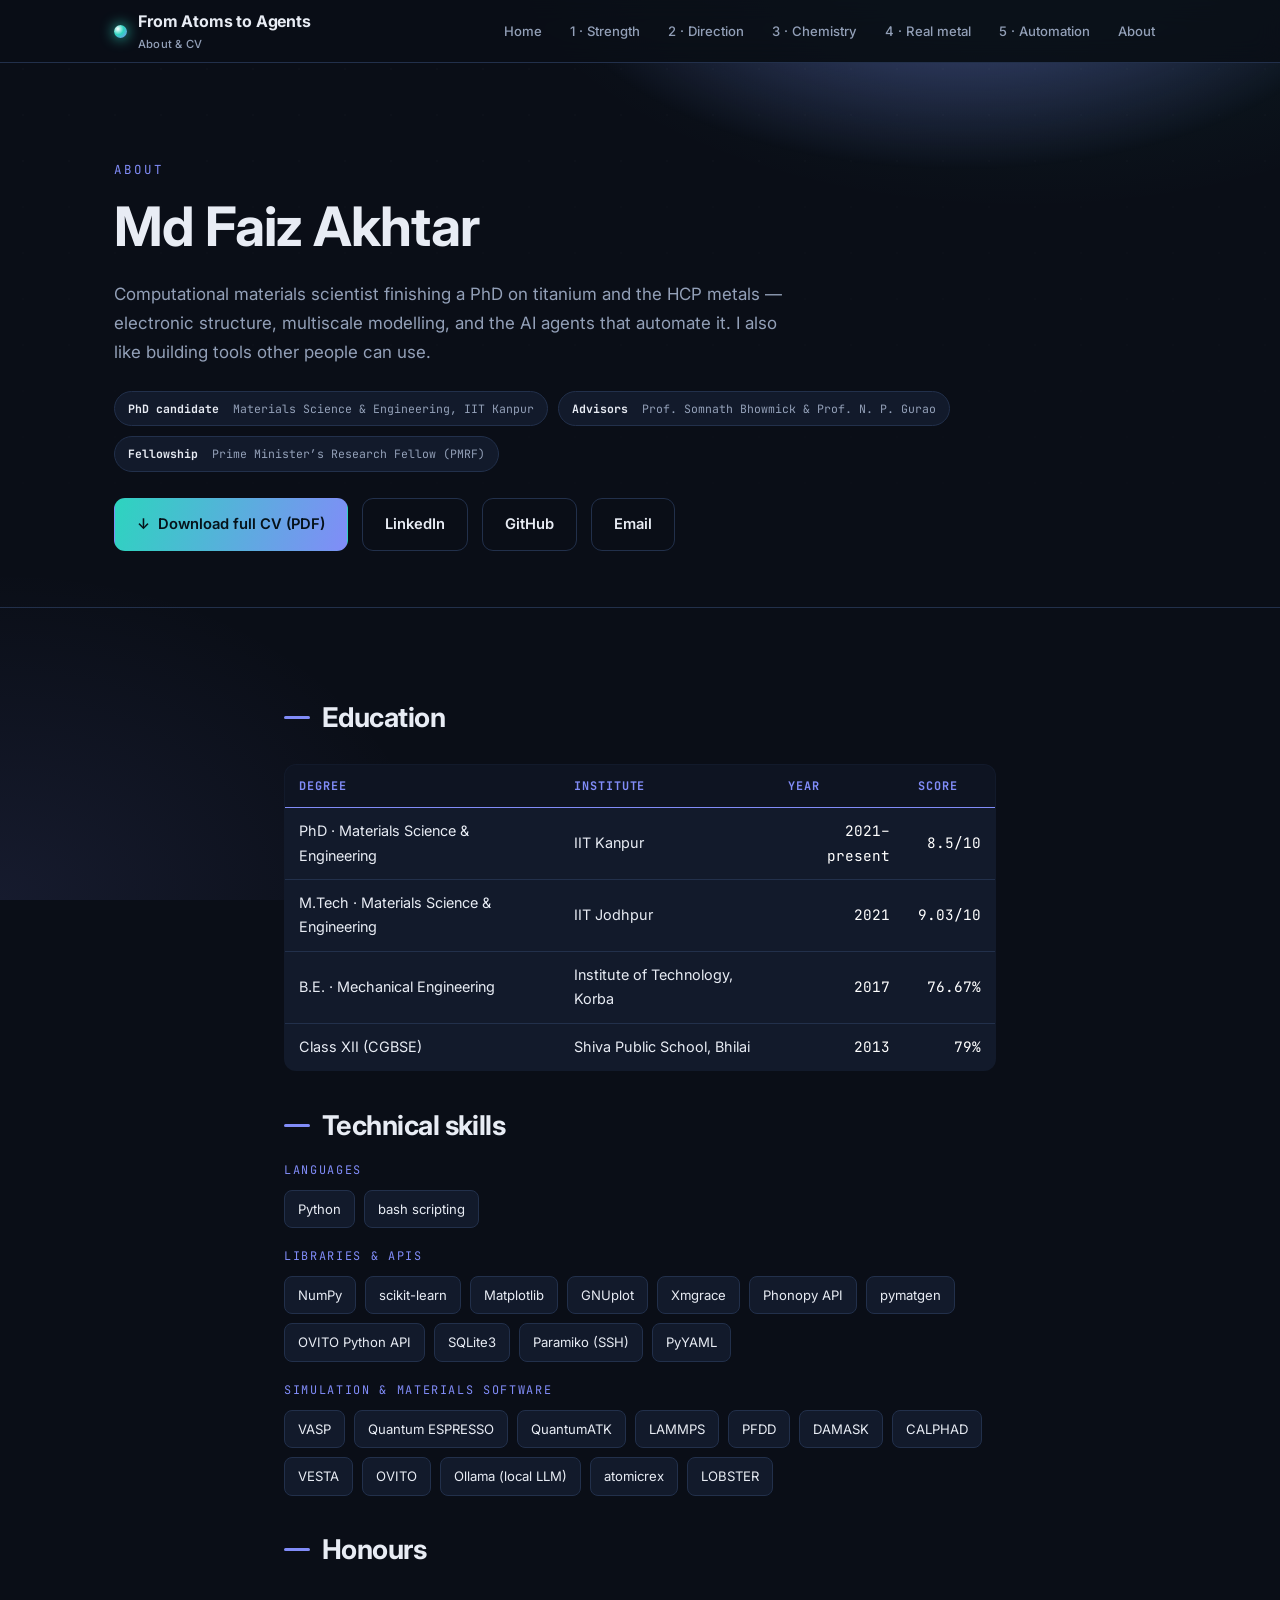
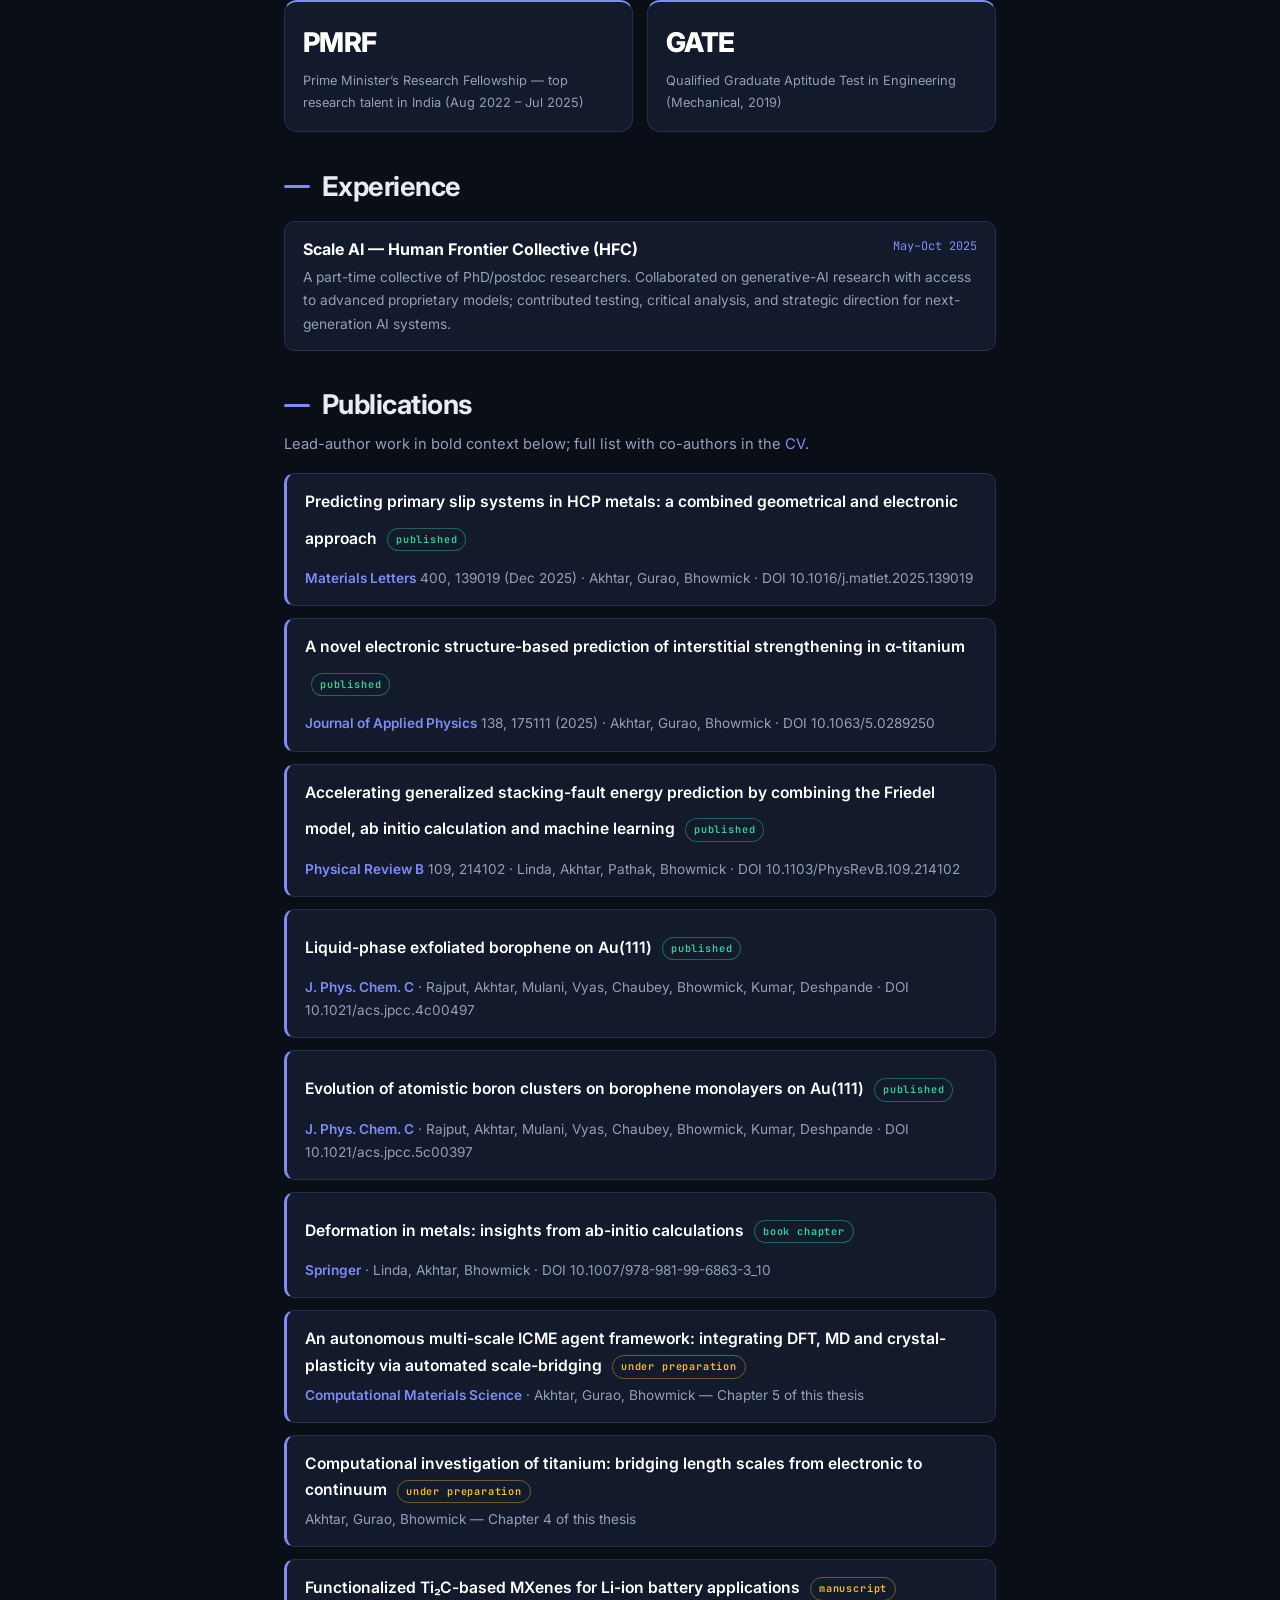
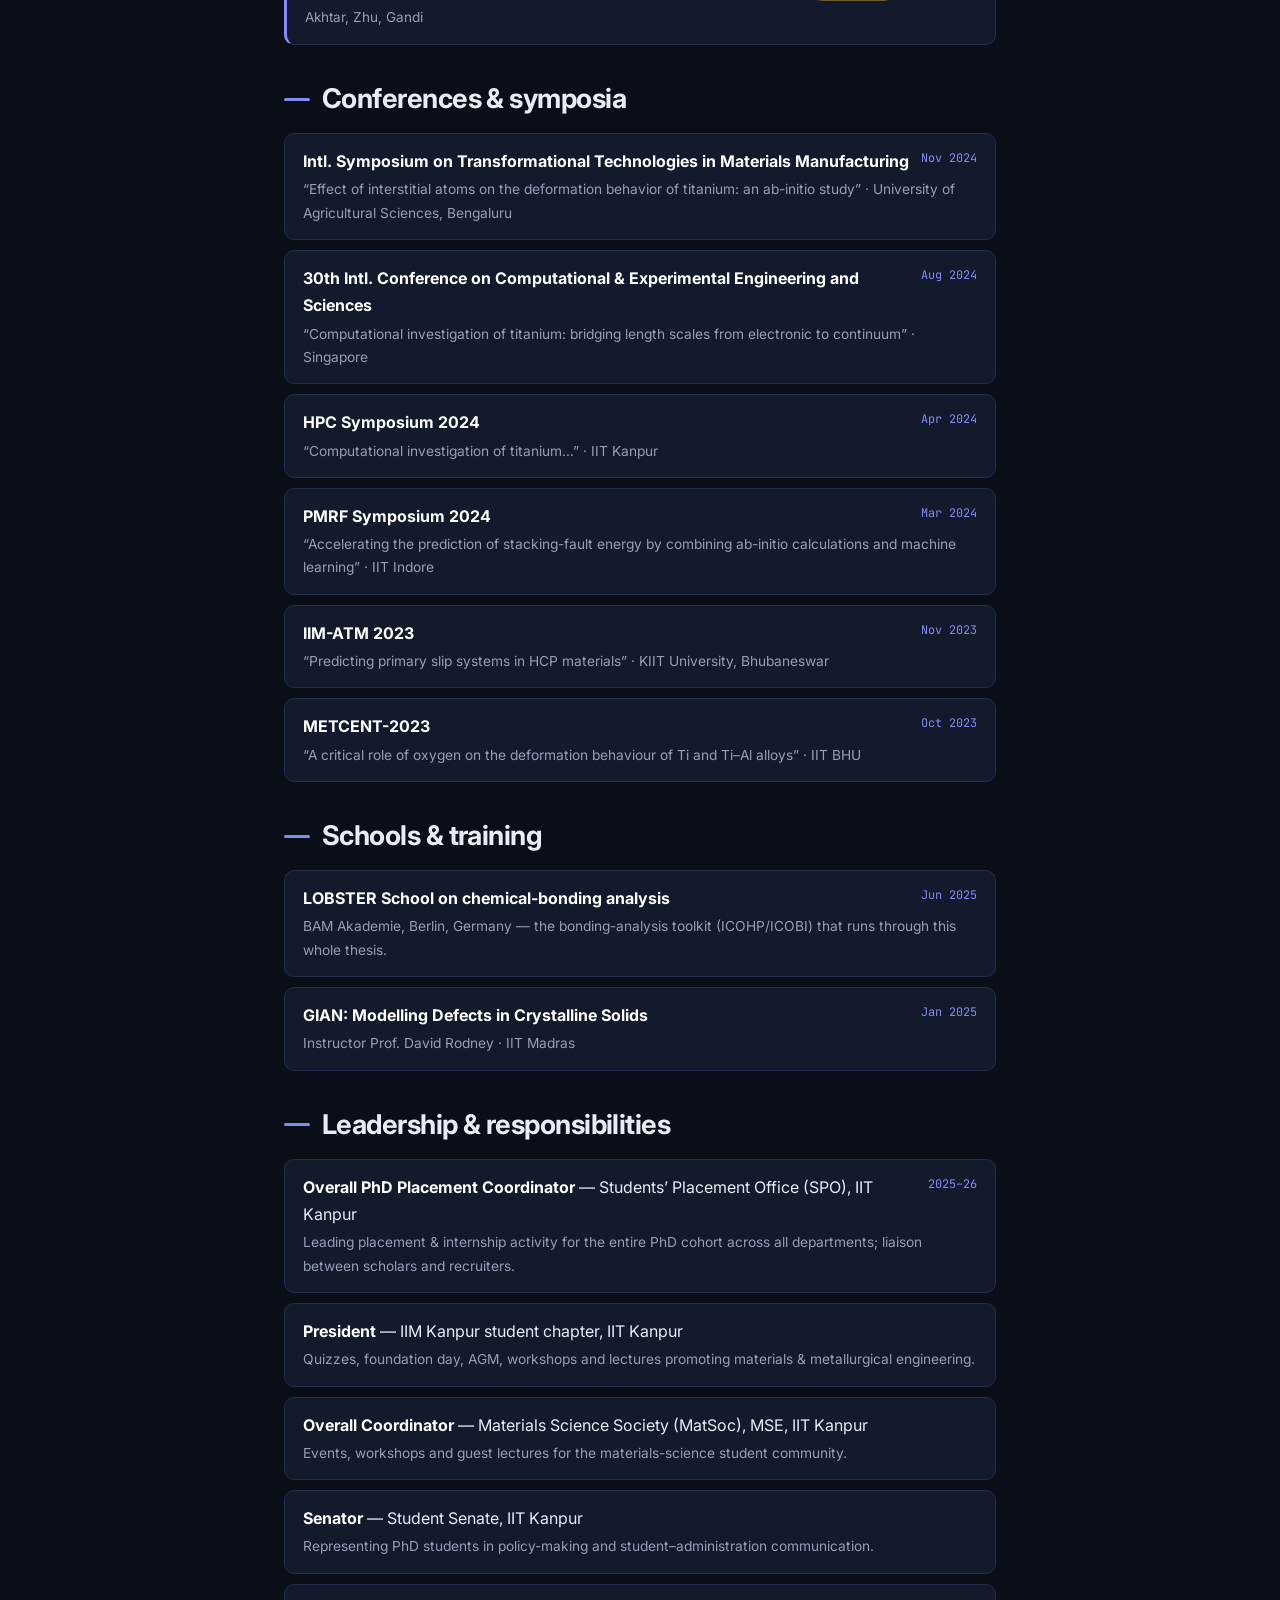
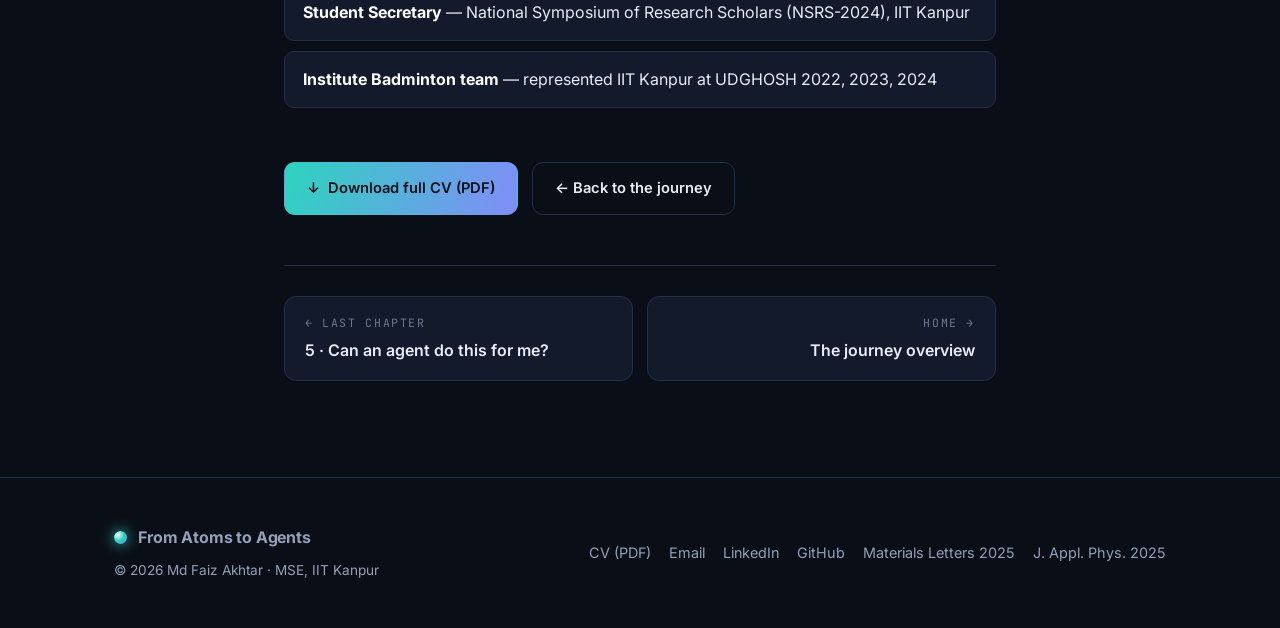
==== about.html @ 6010a9c2 "From Atoms to Agents — PhD journey site Static HTML/CSS/JS site: landing journey + 5 chapter stories" ====
<!doctype html>
<html lang="en">
<head>
<meta charset="utf-8">
<meta name="viewport" content="width=device-width, initial-scale=1">
<title>About · Md Faiz Akhtar — From Atoms to Agents</title>
<meta name="description" content="Md Faiz Akhtar — computational materials scientist, IIT Kanpur. Education, skills, publications, conferences and CV.">
<link rel="preconnect" href="https://fonts.googleapis.com">
<link rel="preconnect" href="https://fonts.gstatic.com" crossorigin>
<link href="https://fonts.googleapis.com/css2?family=Inter:wght@400;500;600;700;800&family=JetBrains+Mono:wght@400;500;700&display=swap" rel="stylesheet">
<link rel="stylesheet" href="css/style.css">
<link rel="icon" href="data:image/svg+xml,<svg xmlns='http://www.w3.org/2000/svg' viewBox='0 0 100 100'><circle cx='50' cy='50' r='40' fill='none' stroke='%23818cf8' stroke-width='6'/><circle cx='50' cy='50' r='9' fill='%232dd4bf'/></svg>">
<style>
:root{--ac:var(--violet)}
.skillgroup{margin:18px 0}
.skillgroup .gl{font-family:var(--mono);font-size:.74rem;letter-spacing:.14em;text-transform:uppercase;color:var(--ac);margin-bottom:10px}
.tags{display:flex;flex-wrap:wrap;gap:9px}
.tag{font-size:.82rem;padding:7px 13px;border:1px solid var(--line);border-radius:8px;background:var(--surface);color:var(--text)}
.pub{background:var(--surface);border:1px solid var(--line);border-left:3px solid var(--ac);border-radius:10px;
  padding:15px 18px;margin:12px 0;transition:.2s}
.pub:hover{border-color:var(--ac);transform:translateX(4px)}
.pub .t{font-weight:600;color:#fff;font-size:.98rem}
.pub .m{color:var(--muted);font-size:.85rem;margin-top:4px}
.pub .venue{color:var(--ac);font-weight:600}
.pub .badge{display:inline-block;font-family:var(--mono);font-size:.64rem;letter-spacing:.08em;padding:2px 8px;
  border-radius:999px;border:1px solid var(--line);color:var(--muted-2);margin-left:6px;vertical-align:middle}
.pub .badge.pub{color:#34d399;border-color:rgba(52,211,153,.4)}
.pub .badge.prep{color:#fbbf24;border-color:rgba(251,191,36,.4)}
.cv-list{list-style:none;padding:0;margin:18px 0}
.cv-list li{background:var(--surface);border:1px solid var(--line);border-radius:10px;padding:14px 18px;margin:10px 0}
.cv-list li b{color:#fff}
.cv-list li .w{color:var(--muted);font-size:.86rem;display:block;margin-top:3px}
.cv-list li .when{font-family:var(--mono);font-size:.74rem;color:var(--ac);float:right}
</style>
</head>
<body>
<div id="progress"></div>

<nav class="nav">
  <div class="wrap">
    <a class="brand" href="index.html"><span class="dot"></span><span>From Atoms to Agents<small>About &amp; CV</small></span></a>
    <button class="nav-toggle" aria-label="menu">&#9776;</button>
    <div class="nav-links">
      <a href="index.html">Home</a>
      <a href="chapter1.html">1 · Strength</a>
      <a href="chapter2.html">2 · Direction</a>
      <a href="chapter3.html">3 · Chemistry</a>
      <a href="chapter4.html">4 · Real metal</a>
      <a href="chapter5.html">5 · Automation</a>
      <a href="about.html">About</a>
    </div>
  </div>
</nav>

<header class="ch-hero">
  <div class="wrap">
    <div class="ch-kicker">About</div>
    <h1>Md Faiz Akhtar</h1>
    <p class="scaleline">Computational materials scientist finishing a PhD on titanium and the HCP metals &mdash; electronic
      structure, multiscale modelling, and the AI agents that automate it. I also like building tools other people can use.</p>
    <div class="ch-meta">
      <span class="chip"><b>PhD candidate</b> &nbsp;Materials Science &amp; Engineering, IIT Kanpur</span>
      <span class="chip"><b>Advisors</b> &nbsp;Prof. Somnath Bhowmick &amp; Prof. N. P. Gurao</span>
      <span class="chip"><b>Fellowship</b> &nbsp;Prime Minister&rsquo;s Research Fellow (PMRF)</span>
    </div>
    <div class="cta" style="justify-content:flex-start;margin-top:26px">
      <a class="btn btn-primary" href="assets/Md_Faiz_Akhtar_CV.pdf" target="_blank" rel="noopener">&#8595;&nbsp; Download full CV (PDF)</a>
      <a class="btn btn-ghost" href="https://www.linkedin.com/in/md-faiz-akhtar-a51960246/" target="_blank" rel="noopener">LinkedIn</a>
      <a class="btn btn-ghost" href="https://github.com/akhtar07" target="_blank" rel="noopener">GitHub</a>
      <a class="btn btn-ghost" href="mailto:faiza21@iitk.ac.in">Email</a>
    </div>
  </div>
</header>

<article class="prose section">

  <!-- EDUCATION -->
  <h2 class="reveal">Education</h2>
  <div class="tbl-scroll reveal">
    <table class="dtable">
      <thead><tr><th>Degree</th><th>Institute</th><th>Year</th><th>Score</th></tr></thead>
      <tbody>
        <tr><td>PhD &middot; Materials Science &amp; Engineering</td><td>IIT Kanpur</td><td class="num">2021&ndash;present</td><td class="num">8.5/10</td></tr>
        <tr><td>M.Tech &middot; Materials Science &amp; Engineering</td><td>IIT Jodhpur</td><td class="num">2021</td><td class="num">9.03/10</td></tr>
        <tr><td>B.E. &middot; Mechanical Engineering</td><td>Institute of Technology, Korba</td><td class="num">2017</td><td class="num">76.67%</td></tr>
        <tr><td>Class XII (CGBSE)</td><td>Shiva Public School, Bhilai</td><td class="num">2013</td><td class="num">79%</td></tr>
      </tbody>
    </table>
  </div>

  <!-- SKILLS -->
  <h2 class="reveal">Technical skills</h2>
  <div class="reveal">
    <div class="skillgroup">
      <div class="gl">Languages</div>
      <div class="tags"><span class="tag">Python</span><span class="tag">bash scripting</span></div>
    </div>
    <div class="skillgroup">
      <div class="gl">Libraries &amp; APIs</div>
      <div class="tags">
        <span class="tag">NumPy</span><span class="tag">scikit-learn</span><span class="tag">Matplotlib</span>
        <span class="tag">GNUplot</span><span class="tag">Xmgrace</span><span class="tag">Phonopy API</span>
        <span class="tag">pymatgen</span><span class="tag">OVITO Python API</span><span class="tag">SQLite3</span>
        <span class="tag">Paramiko (SSH)</span><span class="tag">PyYAML</span>
      </div>
    </div>
    <div class="skillgroup">
      <div class="gl">Simulation &amp; materials software</div>
      <div class="tags">
        <span class="tag">VASP</span><span class="tag">Quantum ESPRESSO</span><span class="tag">QuantumATK</span>
        <span class="tag">LAMMPS</span><span class="tag">PFDD</span><span class="tag">DAMASK</span>
        <span class="tag">CALPHAD</span><span class="tag">VESTA</span><span class="tag">OVITO</span>
        <span class="tag">Ollama (local LLM)</span><span class="tag">atomicrex</span><span class="tag">LOBSTER</span>
      </div>
    </div>
  </div>

  <!-- HONOURS -->
  <h2 class="reveal">Honours</h2>
  <div class="kpis reveal">
    <div class="kpi"><div class="n">PMRF</div><div class="l">Prime Minister&rsquo;s Research Fellowship &mdash; top research talent in India (Aug 2022 &ndash; Jul 2025)</div></div>
    <div class="kpi"><div class="n">GATE</div><div class="l">Qualified Graduate Aptitude Test in Engineering (Mechanical, 2019)</div></div>
  </div>

  <!-- EXPERIENCE -->
  <h2 class="reveal">Experience</h2>
  <ul class="cv-list reveal">
    <li><span class="when">May&ndash;Oct 2025</span><b>Scale AI &mdash; Human Frontier Collective (HFC)</b>
      <span class="w">A part-time collective of PhD/postdoc researchers. Collaborated on generative-AI research with access to
        advanced proprietary models; contributed testing, critical analysis, and strategic direction for next-generation AI systems.</span></li>
  </ul>

  <!-- PUBLICATIONS -->
  <h2 class="reveal">Publications</h2>
  <p class="reveal" style="color:var(--muted);font-size:.92rem">Lead-author work in bold context below; full list with co-authors in the
    <a href="assets/Md_Faiz_Akhtar_CV.pdf" target="_blank" rel="noopener" style="color:var(--ac)">CV</a>.</p>

  <div class="reveal">
    <a class="pub" style="display:block" href="https://www.sciencedirect.com/science/article/pii/S0167577X25010481" target="_blank" rel="noopener">
      <div class="t">Predicting primary slip systems in HCP metals: a combined geometrical and electronic approach <span class="badge pub">published</span></div>
      <div class="m"><span class="venue">Materials Letters</span> 400, 139019 (Dec 2025) &middot; Akhtar, Gurao, Bhowmick &middot; DOI 10.1016/j.matlet.2025.139019</div>
    </a>
    <a class="pub" style="display:block" href="https://pubs.aip.org/aip/jap/article/138/17/175111/3371105/A-novel-electronic-structure-based-prediction-of" target="_blank" rel="noopener">
      <div class="t">A novel electronic structure-based prediction of interstitial strengthening in &alpha;-titanium <span class="badge pub">published</span></div>
      <div class="m"><span class="venue">Journal of Applied Physics</span> 138, 175111 (2025) &middot; Akhtar, Gurao, Bhowmick &middot; DOI 10.1063/5.0289250</div>
    </a>
    <a class="pub" style="display:block" href="https://doi.org/10.1103/PhysRevB.109.214102" target="_blank" rel="noopener">
      <div class="t">Accelerating generalized stacking-fault energy prediction by combining the Friedel model, ab initio calculation and machine learning <span class="badge pub">published</span></div>
      <div class="m"><span class="venue">Physical Review B</span> 109, 214102 &middot; Linda, Akhtar, Pathak, Bhowmick &middot; DOI 10.1103/PhysRevB.109.214102</div>
    </a>
    <a class="pub" style="display:block" href="https://doi.org/10.1021/acs.jpcc.4c00497" target="_blank" rel="noopener">
      <div class="t">Liquid-phase exfoliated borophene on Au(111) <span class="badge pub">published</span></div>
      <div class="m"><span class="venue">J. Phys. Chem. C</span> &middot; Rajput, Akhtar, Mulani, Vyas, Chaubey, Bhowmick, Kumar, Deshpande &middot; DOI 10.1021/acs.jpcc.4c00497</div>
    </a>
    <a class="pub" style="display:block" href="https://doi.org/10.1021/acs.jpcc.5c00397" target="_blank" rel="noopener">
      <div class="t">Evolution of atomistic boron clusters on borophene monolayers on Au(111) <span class="badge pub">published</span></div>
      <div class="m"><span class="venue">J. Phys. Chem. C</span> &middot; Rajput, Akhtar, Mulani, Vyas, Chaubey, Bhowmick, Kumar, Deshpande &middot; DOI 10.1021/acs.jpcc.5c00397</div>
    </a>
    <a class="pub" style="display:block" href="https://doi.org/10.1007/978-981-99-6863-3_10" target="_blank" rel="noopener">
      <div class="t">Deformation in metals: insights from ab-initio calculations <span class="badge pub">book chapter</span></div>
      <div class="m"><span class="venue">Springer</span> &middot; Linda, Akhtar, Bhowmick &middot; DOI 10.1007/978-981-99-6863-3_10</div>
    </a>
    <div class="pub">
      <div class="t">An autonomous multi-scale ICME agent framework: integrating DFT, MD and crystal-plasticity via automated scale-bridging <span class="badge prep">under preparation</span></div>
      <div class="m"><span class="venue">Computational Materials Science</span> &middot; Akhtar, Gurao, Bhowmick &mdash; Chapter 5 of this thesis</div>
    </div>
    <div class="pub">
      <div class="t">Computational investigation of titanium: bridging length scales from electronic to continuum <span class="badge prep">under preparation</span></div>
      <div class="m">Akhtar, Gurao, Bhowmick &mdash; Chapter 4 of this thesis</div>
    </div>
    <div class="pub">
      <div class="t">Functionalized Ti&#8322;C-based MXenes for Li-ion battery applications <span class="badge prep">manuscript</span></div>
      <div class="m">Akhtar, Zhu, Gandi</div>
    </div>
  </div>

  <!-- CONFERENCES -->
  <h2 class="reveal">Conferences &amp; symposia</h2>
  <ul class="cv-list reveal">
    <li><span class="when">Nov 2024</span><b>Intl. Symposium on Transformational Technologies in Materials Manufacturing</b>
      <span class="w">&ldquo;Effect of interstitial atoms on the deformation behavior of titanium: an ab-initio study&rdquo; &middot; University of Agricultural Sciences, Bengaluru</span></li>
    <li><span class="when">Aug 2024</span><b>30th Intl. Conference on Computational &amp; Experimental Engineering and Sciences</b>
      <span class="w">&ldquo;Computational investigation of titanium: bridging length scales from electronic to continuum&rdquo; &middot; Singapore</span></li>
    <li><span class="when">Apr 2024</span><b>HPC Symposium 2024</b>
      <span class="w">&ldquo;Computational investigation of titanium&hellip;&rdquo; &middot; IIT Kanpur</span></li>
    <li><span class="when">Mar 2024</span><b>PMRF Symposium 2024</b>
      <span class="w">&ldquo;Accelerating the prediction of stacking-fault energy by combining ab-initio calculations and machine learning&rdquo; &middot; IIT Indore</span></li>
    <li><span class="when">Nov 2023</span><b>IIM-ATM 2023</b>
      <span class="w">&ldquo;Predicting primary slip systems in HCP materials&rdquo; &middot; KIIT University, Bhubaneswar</span></li>
    <li><span class="when">Oct 2023</span><b>METCENT-2023</b>
      <span class="w">&ldquo;A critical role of oxygen on the deformation behaviour of Ti and Ti&ndash;Al alloys&rdquo; &middot; IIT BHU</span></li>
  </ul>

  <!-- SCHOOLS -->
  <h2 class="reveal">Schools &amp; training</h2>
  <ul class="cv-list reveal">
    <li><span class="when">Jun 2025</span><b>LOBSTER School on chemical-bonding analysis</b>
      <span class="w">BAM Akademie, Berlin, Germany &mdash; the bonding-analysis toolkit (ICOHP/ICOBI) that runs through this whole thesis.</span></li>
    <li><span class="when">Jan 2025</span><b>GIAN: Modelling Defects in Crystalline Solids</b>
      <span class="w">Instructor Prof. David Rodney &middot; IIT Madras</span></li>
  </ul>

  <!-- LEADERSHIP -->
  <h2 class="reveal">Leadership &amp; responsibilities</h2>
  <ul class="cv-list reveal">
    <li><span class="when">2025&ndash;26</span><b>Overall PhD Placement Coordinator</b> &mdash; Students&rsquo; Placement Office (SPO), IIT Kanpur
      <span class="w">Leading placement &amp; internship activity for the entire PhD cohort across all departments; liaison between scholars and recruiters.</span></li>
    <li><b>President</b> &mdash; IIM Kanpur student chapter, IIT Kanpur
      <span class="w">Quizzes, foundation day, AGM, workshops and lectures promoting materials &amp; metallurgical engineering.</span></li>
    <li><b>Overall Coordinator</b> &mdash; Materials Science Society (MatSoc), MSE, IIT Kanpur
      <span class="w">Events, workshops and guest lectures for the materials-science student community.</span></li>
    <li><b>Senator</b> &mdash; Student Senate, IIT Kanpur
      <span class="w">Representing PhD students in policy-making and student&ndash;administration communication.</span></li>
    <li><b>Student Secretary</b> &mdash; National Symposium of Research Scholars (NSRS-2024), IIT Kanpur</li>
    <li><b>Institute Badminton team</b> &mdash; represented IIT Kanpur at UDGHOSH 2022, 2023, 2024</li>
  </ul>

  <div class="cta reveal" style="justify-content:flex-start;margin-top:36px">
    <a class="btn btn-primary" href="assets/Md_Faiz_Akhtar_CV.pdf" target="_blank" rel="noopener">&#8595;&nbsp; Download full CV (PDF)</a>
    <a class="btn btn-ghost" href="index.html">&larr; Back to the journey</a>
  </div>

  <div class="pager">
    <a href="chapter5.html"><div class="dir">&larr; LAST CHAPTER</div><div class="ttl">5 · Can an agent do this for me?</div></a>
    <a class="next" href="index.html"><div class="dir">HOME &rarr;</div><div class="ttl">The journey overview</div></a>
  </div>
</article>

<footer>
  <div class="wrap">
    <div><div class="brand" style="margin-bottom:8px"><span class="dot"></span><span>From Atoms to Agents</span></div>
      <div style="font-size:.85rem">&copy; 2026 Md Faiz Akhtar · MSE, IIT Kanpur</div></div>
    <div class="foot-links">
      <a href="assets/Md_Faiz_Akhtar_CV.pdf" target="_blank" rel="noopener">CV (PDF)</a>
      <a href="mailto:faiza21@iitk.ac.in">Email</a>
      <a href="https://www.linkedin.com/in/md-faiz-akhtar-a51960246/" target="_blank" rel="noopener">LinkedIn</a>
      <a href="https://github.com/akhtar07" target="_blank" rel="noopener">GitHub</a>
      <a href="https://www.sciencedirect.com/science/article/pii/S0167577X25010481" target="_blank" rel="noopener">Materials Letters 2025</a>
      <a href="https://pubs.aip.org/aip/jap/article/138/17/175111/3371105/A-novel-electronic-structure-based-prediction-of" target="_blank" rel="noopener">J. Appl. Phys. 2025</a>
    </div>
  </div>
</footer>
<script src="js/main.js"></script>
</body>
</html>
---- css/style.css ----
/* =========================================================
   From Atoms to Agents — PhD journey site
   Md Faiz Akhtar · MSE, IIT Kanpur
   Plain CSS, no build step.
   ========================================================= */

:root{
  --ink:#0a0e17;
  --ink-2:#0e1422;
  --surface:#121a2b;
  --surface-2:#172238;
  --line:#22304b;
  --text:#e8ecf4;
  --muted:#93a0b8;
  --muted-2:#6b7892;

  --teal:#2dd4bf;
  --violet:#818cf8;

  /* per-chapter accents */
  --c1:#f5a524;   /* strength  */
  --c2:#2dd4bf;   /* direction */
  --c3:#a78bfa;   /* chemistry */
  --c4:#fb7185;   /* real metal*/
  --c5:#38bdf8;   /* automation*/

  --accent:var(--teal);
  --accent-2:var(--violet);

  --maxw:1100px;
  --radius:16px;
  --shadow:0 18px 50px -20px rgba(0,0,0,.7);
  --font:'Inter',system-ui,-apple-system,Segoe UI,Roboto,Helvetica,Arial,sans-serif;
  --mono:'JetBrains Mono',ui-monospace,SFMono-Regular,Menlo,monospace;
}

*{box-sizing:border-box}
html{scroll-behavior:smooth}
body{
  margin:0;
  font-family:var(--font);
  background:var(--ink);
  color:var(--text);
  line-height:1.7;
  -webkit-font-smoothing:antialiased;
  overflow-x:hidden;
}
a{color:inherit;text-decoration:none}
img{max-width:100%;display:block}
h1,h2,h3{line-height:1.18;margin:0 0 .4em;font-weight:700;letter-spacing:-.02em}
p{margin:0 0 1.1em}

/* faint atomic grid background */
body::before{
  content:"";position:fixed;inset:0;z-index:-2;
  background:
    radial-gradient(900px 500px at 80% -10%, rgba(45,212,191,.10), transparent 60%),
    radial-gradient(800px 600px at 0% 100%, rgba(129,140,248,.10), transparent 55%),
    var(--ink);
}
body::after{
  content:"";position:fixed;inset:0;z-index:-1;opacity:.35;
  background-image:radial-gradient(rgba(255,255,255,.06) 1px, transparent 1px);
  background-size:46px 46px;
  mask-image:linear-gradient(to bottom, black, transparent 90%);
}

.wrap{max-width:var(--maxw);margin:0 auto;padding:0 24px}

/* ---------- top nav ---------- */
.nav{
  position:sticky;top:0;z-index:50;
  backdrop-filter:blur(12px);
  background:rgba(10,14,23,.72);
  border-bottom:1px solid var(--line);
}
.nav .wrap{display:flex;align-items:center;justify-content:space-between;height:62px}
.brand{display:flex;align-items:center;gap:11px;font-weight:700;letter-spacing:-.01em}
.brand .dot{
  width:13px;height:13px;border-radius:50%;
  background:radial-gradient(circle at 30% 30%, #fff, var(--teal) 45%, var(--violet));
  box-shadow:0 0 14px var(--teal);
}
.brand small{display:block;font-weight:500;font-size:.7rem;color:var(--muted);letter-spacing:.02em}
.nav-links{display:flex;gap:6px;flex-wrap:wrap}
.nav-links a{
  font-size:.82rem;color:var(--muted);padding:7px 11px;border-radius:9px;
  transition:.2s;font-weight:500;
}
.nav-links a:hover{color:var(--text);background:var(--surface)}
.nav-toggle{display:none;background:none;border:0;color:var(--text);font-size:1.5rem;cursor:pointer}

/* ---------- hero (home) ---------- */
.hero{position:relative;padding:118px 0 70px;text-align:center;overflow:hidden}
.eyebrow{
  display:inline-block;font-family:var(--mono);font-size:.74rem;letter-spacing:.32em;
  text-transform:uppercase;color:var(--teal);margin-bottom:22px;
  border:1px solid var(--line);padding:7px 16px;border-radius:999px;background:rgba(45,212,191,.05);
}
.hero h1{
  font-size:clamp(2.5rem,7vw,5.2rem);letter-spacing:-.035em;margin:0;
  background:linear-gradient(110deg,#fff 10%, #cdd6ea 40%, var(--teal) 70%, var(--violet));
  -webkit-background-clip:text;background-clip:text;color:transparent;
}
.hero .lede{max-width:680px;margin:26px auto 0;color:var(--muted);font-size:1.12rem}
.hero .by{margin-top:30px;color:var(--muted-2);font-size:.92rem}
.hero .by b{color:var(--text);font-weight:600}
.cta{display:inline-flex;gap:14px;margin-top:34px;flex-wrap:wrap;justify-content:center}
.btn{
  display:inline-flex;align-items:center;gap:9px;padding:13px 22px;border-radius:11px;
  font-weight:600;font-size:.92rem;transition:.22s;border:1px solid transparent;cursor:pointer;
}
.btn-primary{background:linear-gradient(110deg,var(--teal),var(--violet));color:#06121a}
.btn-primary:hover{transform:translateY(-2px);box-shadow:0 14px 30px -10px rgba(45,212,191,.5)}
.btn-ghost{border-color:var(--line);color:var(--text)}
.btn-ghost:hover{background:var(--surface);border-color:var(--teal)}

/* floating atoms in hero */
.atoms{position:absolute;inset:0;z-index:-1;pointer-events:none}
.atoms span{position:absolute;border-radius:50%;opacity:.5;filter:blur(.3px);
  background:radial-gradient(circle at 30% 30%,#fff,var(--teal) 60%,transparent);
  animation:float 9s ease-in-out infinite}
@keyframes float{0%,100%{transform:translateY(0)}50%{transform:translateY(-26px)}}

/* ---------- section headings ---------- */
.section{padding:72px 0}
.section-tag{font-family:var(--mono);font-size:.74rem;letter-spacing:.28em;text-transform:uppercase;color:var(--teal);margin-bottom:14px}
.section h2{font-size:clamp(1.7rem,3.5vw,2.5rem)}
.section .sub{color:var(--muted);max-width:660px;font-size:1.04rem}

/* ---------- thesis-in-one-line strip ---------- */
.thread{
  display:flex;gap:0;flex-wrap:wrap;justify-content:center;align-items:stretch;
  border:1px solid var(--line);border-radius:var(--radius);overflow:hidden;background:var(--surface);
}
.thread .node{flex:1 1 160px;min-width:150px;padding:22px 18px;border-right:1px solid var(--line);text-align:center}
.thread .node:last-child{border-right:0}
.thread .node .k{font-family:var(--mono);font-size:.72rem;color:var(--muted-2);letter-spacing:.18em}
.thread .node .v{font-weight:700;margin-top:6px;font-size:1.02rem}
.thread .node .d{color:var(--muted);font-size:.82rem;margin-top:4px}

/* ---------- journey timeline ---------- */
.timeline{position:relative;margin-top:46px}
.timeline::before{
  content:"";position:absolute;left:28px;top:8px;bottom:8px;width:2px;
  background:linear-gradient(var(--c1),var(--c2),var(--c3),var(--c4),var(--c5));
  opacity:.6;
}
.tl-item{position:relative;padding:0 0 30px 76px;}
.tl-item .marker{
  position:absolute;left:14px;top:4px;width:30px;height:30px;border-radius:50%;
  background:var(--ink);border:2px solid var(--ac);display:grid;place-items:center;
  font-family:var(--mono);font-size:.78rem;font-weight:700;color:var(--ac);
  box-shadow:0 0 0 5px rgba(10,14,23,.9), 0 0 22px -2px var(--ac);
}
.tl-card{
  background:var(--surface);border:1px solid var(--line);border-radius:14px;padding:22px 24px;
  border-left:3px solid var(--ac);transition:.25s;display:block;
}
.tl-card:hover{transform:translateX(5px);border-color:var(--ac);box-shadow:var(--shadow)}
.tl-card .scale{font-family:var(--mono);font-size:.72rem;color:var(--ac);letter-spacing:.14em;text-transform:uppercase}
.tl-card h3{font-size:1.28rem;margin:7px 0 6px}
.tl-card p{color:var(--muted);margin:0;font-size:.96rem}
.tl-card .go{margin-top:12px;font-size:.84rem;font-weight:600;color:var(--ac);display:inline-flex;gap:6px;align-items:center}
.tl-card .status{
  display:inline-block;margin-left:10px;font-family:var(--mono);font-size:.64rem;letter-spacing:.1em;
  padding:3px 8px;border-radius:999px;border:1px solid var(--line);color:var(--muted-2);vertical-align:middle;
}
.status.pub{color:#34d399;border-color:rgba(52,211,153,.4)}
.status.prep{color:#fbbf24;border-color:rgba(251,191,36,.4)}
.status.wip{color:#60a5fa;border-color:rgba(96,165,250,.4)}

/* ---------- chapter page ---------- */
.ch-hero{position:relative;padding:96px 0 56px;border-bottom:1px solid var(--line);overflow:hidden}
.ch-hero::before{
  content:"";position:absolute;inset:0;z-index:-1;opacity:.5;
  background:radial-gradient(700px 360px at 75% -20%, var(--ac), transparent 60%);
}
.ch-kicker{font-family:var(--mono);font-size:.78rem;letter-spacing:.24em;text-transform:uppercase;color:var(--ac);margin-bottom:14px}
.ch-hero h1{font-size:clamp(2rem,5vw,3.4rem)}
.ch-hero .scaleline{color:var(--muted);font-size:1.06rem;max-width:680px;margin-top:14px}
.ch-meta{display:flex;gap:10px;flex-wrap:wrap;margin-top:24px}
.chip{font-family:var(--mono);font-size:.72rem;padding:7px 13px;border:1px solid var(--line);border-radius:999px;color:var(--muted);background:var(--surface)}
.chip b{color:var(--text)}

.prose{max-width:760px;margin:0 auto}
.prose.section{padding:56px 24px}
.prose h2{font-size:1.7rem;margin-top:1.4em;display:flex;align-items:center;gap:12px}
.prose h2::before{content:"";width:26px;height:3px;border-radius:2px;background:var(--ac)}
.prose h3{font-size:1.18rem;color:var(--text);margin-top:1.6em}
.prose p{color:#cdd5e6}
.prose strong{color:#fff}
.prose .first{font-size:1.16rem;color:var(--text)}
.prose .first::first-letter{
  float:left;font-size:3.1rem;line-height:.8;padding:6px 12px 0 0;color:var(--ac);font-weight:800;
}
.pull{
  border-left:3px solid var(--ac);padding:6px 0 6px 22px;margin:30px 0;
  font-size:1.22rem;color:#fff;font-weight:600;letter-spacing:-.01em;font-style:normal;
}
.note{
  background:var(--surface);border:1px solid var(--line);border-radius:12px;padding:16px 20px;margin:26px 0;
  font-size:.92rem;color:var(--muted);
}
.note b{color:var(--ac)}

/* figures */
figure{margin:34px 0;background:var(--surface);border:1px solid var(--line);border-radius:14px;padding:16px;box-shadow:var(--shadow)}
figure img{border-radius:8px;background:#fff;width:100%}
figure figcaption{margin-top:13px;font-size:.86rem;color:var(--muted);border-top:1px solid var(--line);padding-top:11px}
figure figcaption b{color:var(--ac);font-family:var(--mono);font-size:.76rem;letter-spacing:.06em}
.fig-pub{display:inline-block;margin-left:8px;font-size:.7rem;color:#34d399}

/* key results grid */
.kpis{display:grid;grid-template-columns:repeat(auto-fit,minmax(150px,1fr));gap:14px;margin:34px 0}
.kpi{background:var(--surface);border:1px solid var(--line);border-radius:13px;padding:18px;border-top:2px solid var(--ac)}
.kpi .n{font-size:1.7rem;font-weight:800;letter-spacing:-.02em;color:#fff}
.kpi .n small{font-size:.9rem;color:var(--muted);font-weight:600}
.kpi .l{font-size:.8rem;color:var(--muted);margin-top:4px}

/* equation card */
.eq{background:var(--ink-2);border:1px solid var(--line);border-radius:12px;padding:18px 22px;margin:26px 0;
  font-family:var(--mono);font-size:1.04rem;color:#fff;text-align:center;overflow-x:auto}
.eq small{display:block;font-family:var(--font);color:var(--muted);font-size:.82rem;margin-top:8px}

/* inline diagram (SVG) */
.diagram{background:var(--surface);border:1px solid var(--line);border-radius:14px;padding:26px;margin:34px 0}
.diagram svg{width:100%;height:auto;display:block}

/* prev / next */
.pager{display:flex;justify-content:space-between;gap:14px;border-top:1px solid var(--line);margin-top:50px;padding-top:30px;flex-wrap:wrap}
.pager a{flex:1 1 220px;background:var(--surface);border:1px solid var(--line);border-radius:12px;padding:16px 20px;transition:.2s}
.pager a:hover{border-color:var(--ac);transform:translateY(-2px)}
.pager .dir{font-family:var(--mono);font-size:.72rem;color:var(--muted-2);letter-spacing:.14em}
.pager .ttl{font-weight:600;margin-top:4px}
.pager .next{text-align:right}

/* footer */
footer{border-top:1px solid var(--line);padding:46px 0;margin-top:40px;color:var(--muted)}
footer .wrap{display:flex;justify-content:space-between;gap:20px;flex-wrap:wrap;align-items:center}
footer a{color:var(--muted)}
footer a:hover{color:var(--teal)}
.foot-links{display:flex;gap:18px;flex-wrap:wrap;font-size:.9rem}

/* data tables */
.dtable{width:100%;border-collapse:collapse;margin:30px 0;font-size:.9rem;background:var(--surface);
  border:1px solid var(--line);border-radius:12px;overflow:hidden}
.dtable caption{caption-side:top;text-align:left;color:var(--muted);font-size:.84rem;margin-bottom:10px;font-family:var(--mono)}
.dtable th,.dtable td{padding:11px 14px;text-align:left;border-bottom:1px solid var(--line)}
.dtable thead th{background:var(--ink-2);color:var(--ac);font-family:var(--mono);font-size:.74rem;
  letter-spacing:.08em;text-transform:uppercase;border-bottom:1px solid var(--ac)}
.dtable tbody tr:last-child td{border-bottom:0}
.dtable tbody tr:hover{background:var(--surface-2)}
.dtable td.num{font-family:var(--mono);color:#fff;text-align:right}
.dtable td.hl{color:var(--ac);font-weight:700}
.dtable .grouphead td{background:var(--ink-2);color:var(--muted);font-weight:600;font-family:var(--mono);font-size:.78rem}
.tbl-scroll{overflow-x:auto;margin:30px 0}
.tbl-scroll .dtable{margin:0}

/* link-out card (external sites) */
.linkout{display:flex;align-items:center;gap:16px;background:var(--surface);border:1px solid var(--ac);
  border-radius:14px;padding:20px 22px;margin:30px 0;transition:.2s;text-decoration:none}
.linkout:hover{transform:translateY(-2px);box-shadow:var(--shadow);background:var(--surface-2)}
.linkout .ic{font-size:1.7rem;flex:0 0 auto}
.linkout .tx{flex:1}
.linkout .tx b{color:#fff;display:block;font-size:1.04rem}
.linkout .tx span{color:var(--muted);font-size:.88rem}
.linkout .arr{color:var(--ac);font-size:1.3rem}

/* horizontal bar viz (pure CSS) */
.barviz{margin:30px 0}
.barviz .row{display:flex;align-items:center;gap:14px;margin:11px 0}
.barviz .row .lab{flex:0 0 130px;font-size:.86rem;color:var(--muted);text-align:right;font-family:var(--mono)}
.barviz .row .track{flex:1;background:var(--ink-2);border-radius:7px;height:30px;overflow:hidden;border:1px solid var(--line)}
.barviz .row .fill{height:100%;border-radius:7px;display:flex;align-items:center;justify-content:flex-end;
  padding-right:10px;font-size:.78rem;font-weight:700;color:#06121a;font-family:var(--mono);
  background:linear-gradient(90deg,var(--ac),#fff)}

/* reveal animation */
.reveal{opacity:0;transform:translateY(22px);transition:opacity .7s ease, transform .7s ease}
.reveal.in{opacity:1;transform:none}

/* reading progress bar */
#progress{position:fixed;top:0;left:0;height:3px;width:0;z-index:60;
  background:linear-gradient(90deg,var(--teal),var(--violet));transition:width .1s}

@media(max-width:720px){
  .nav-links{display:none;position:absolute;top:62px;left:0;right:0;flex-direction:column;
    background:var(--ink-2);border-bottom:1px solid var(--line);padding:10px 16px}
  .nav-links.open{display:flex}
  .nav-toggle{display:block}
  .thread .node{border-right:0;border-bottom:1px solid var(--line)}
  .tl-item{padding-left:64px}
}
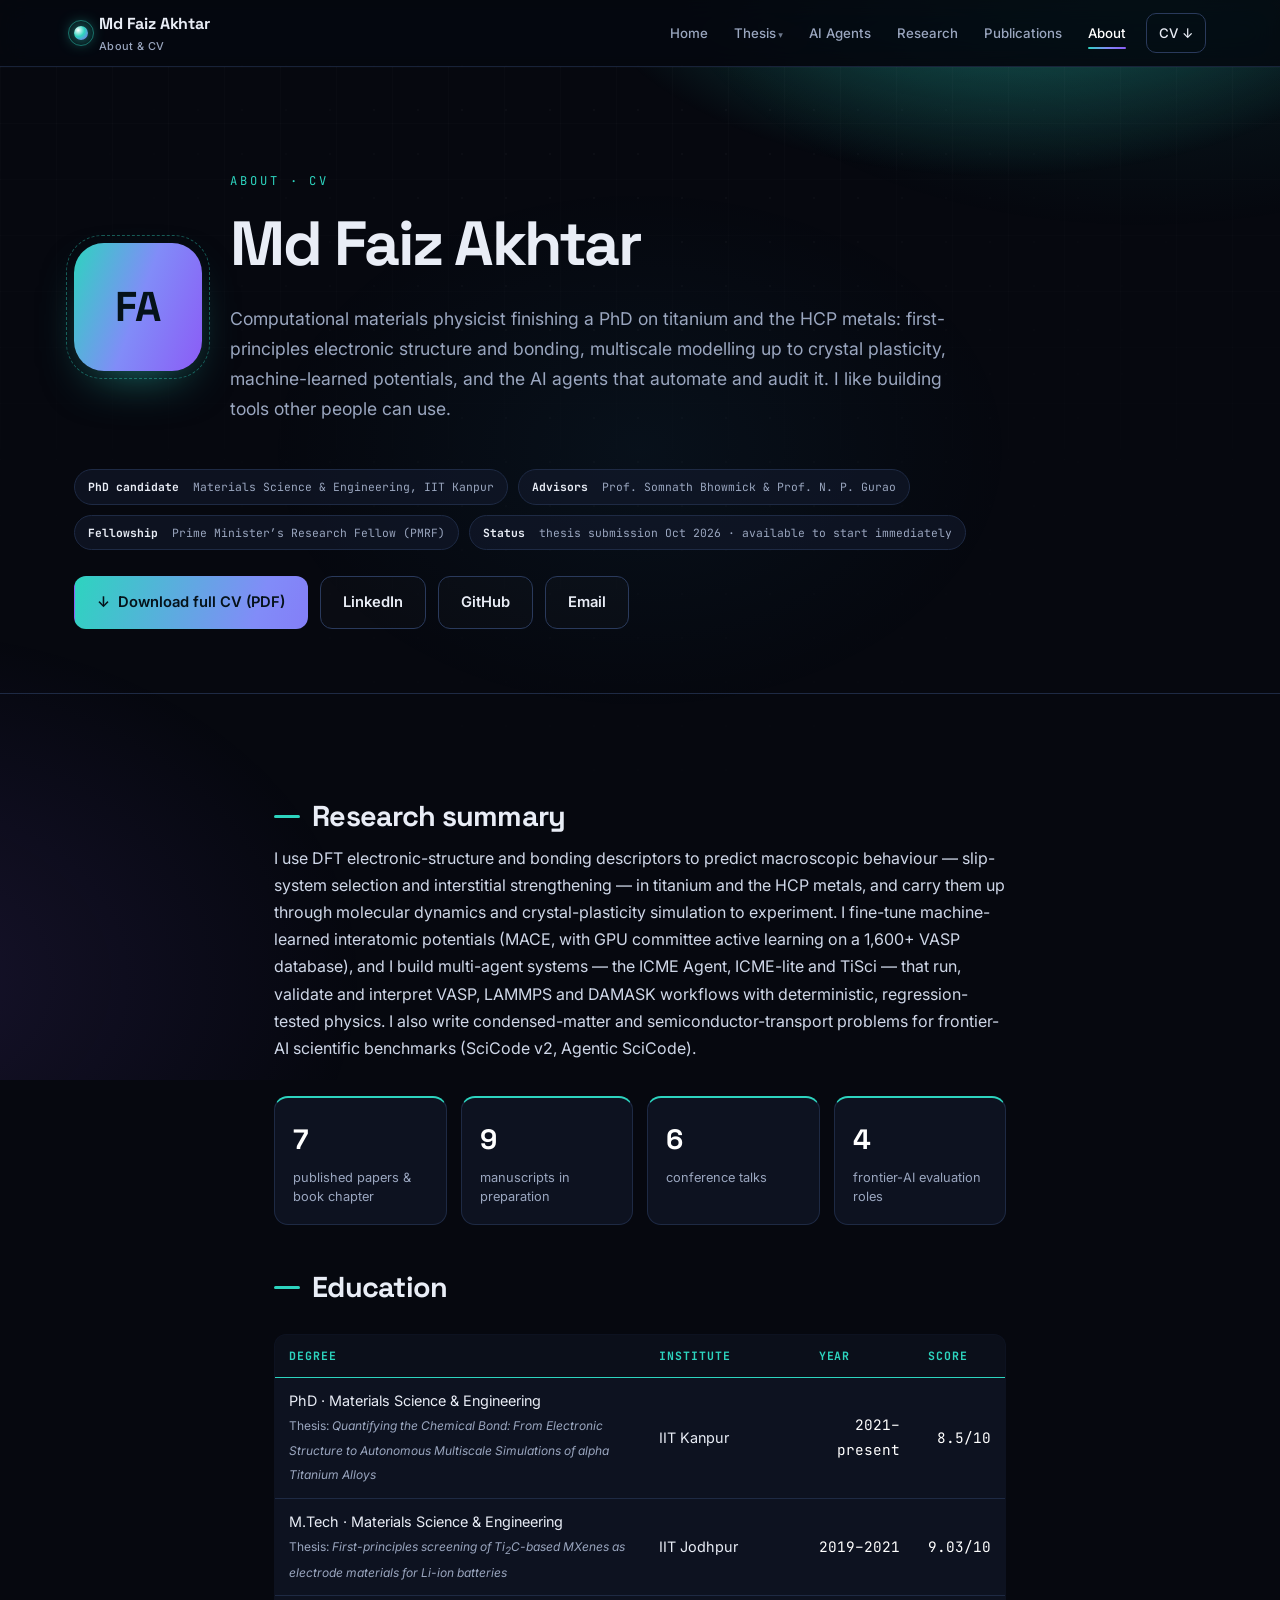
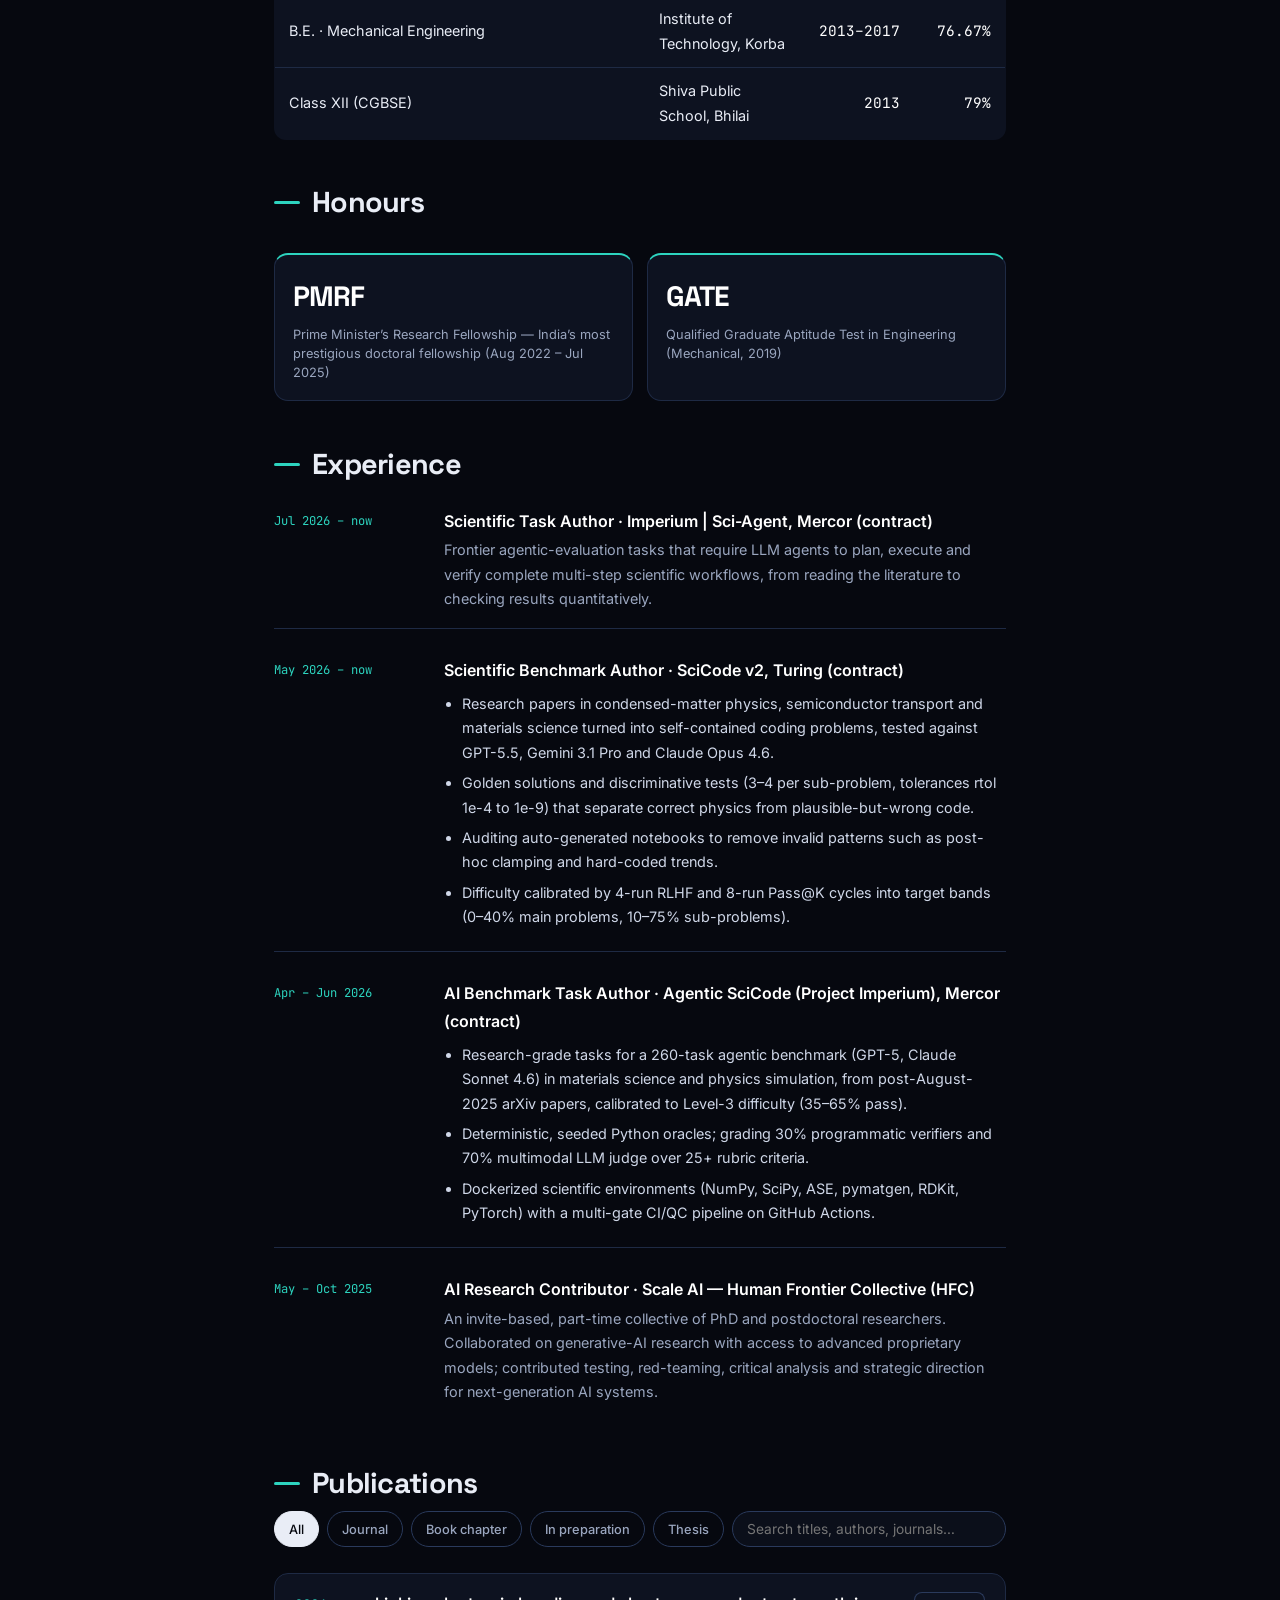
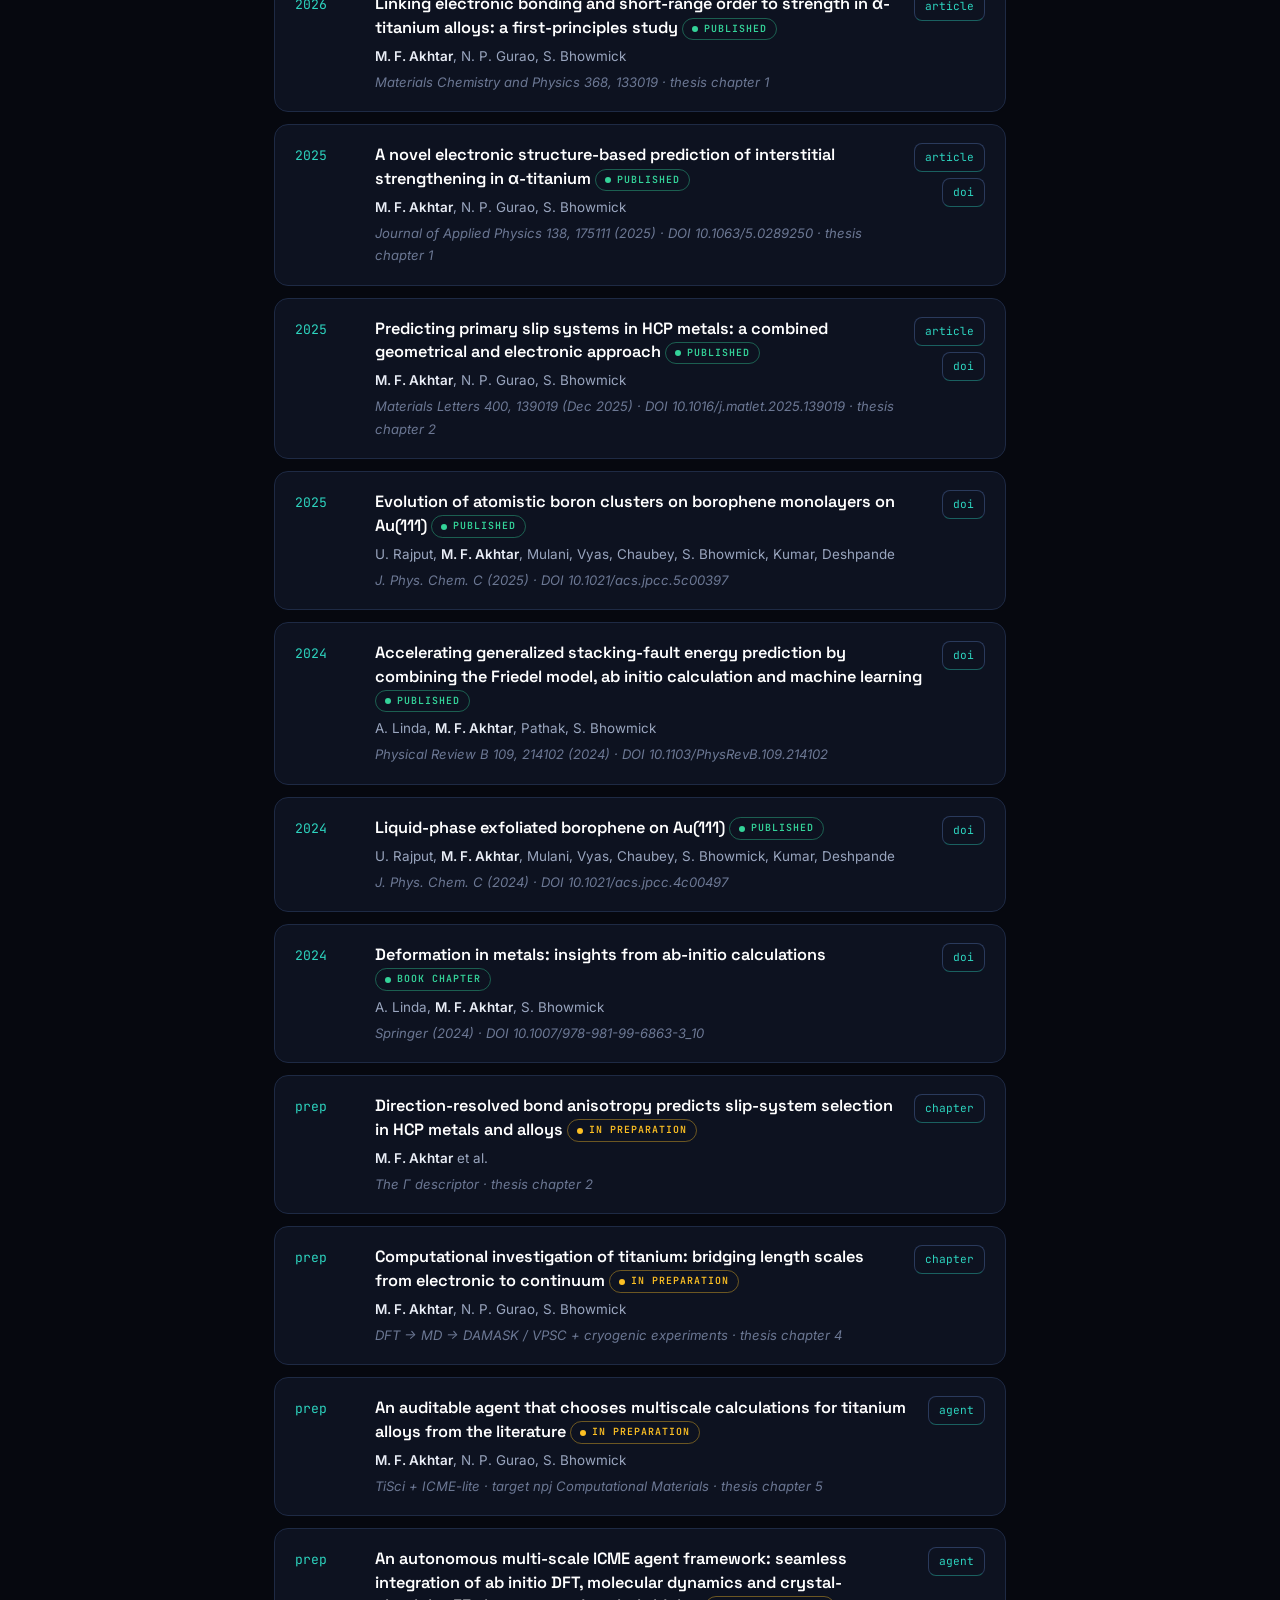
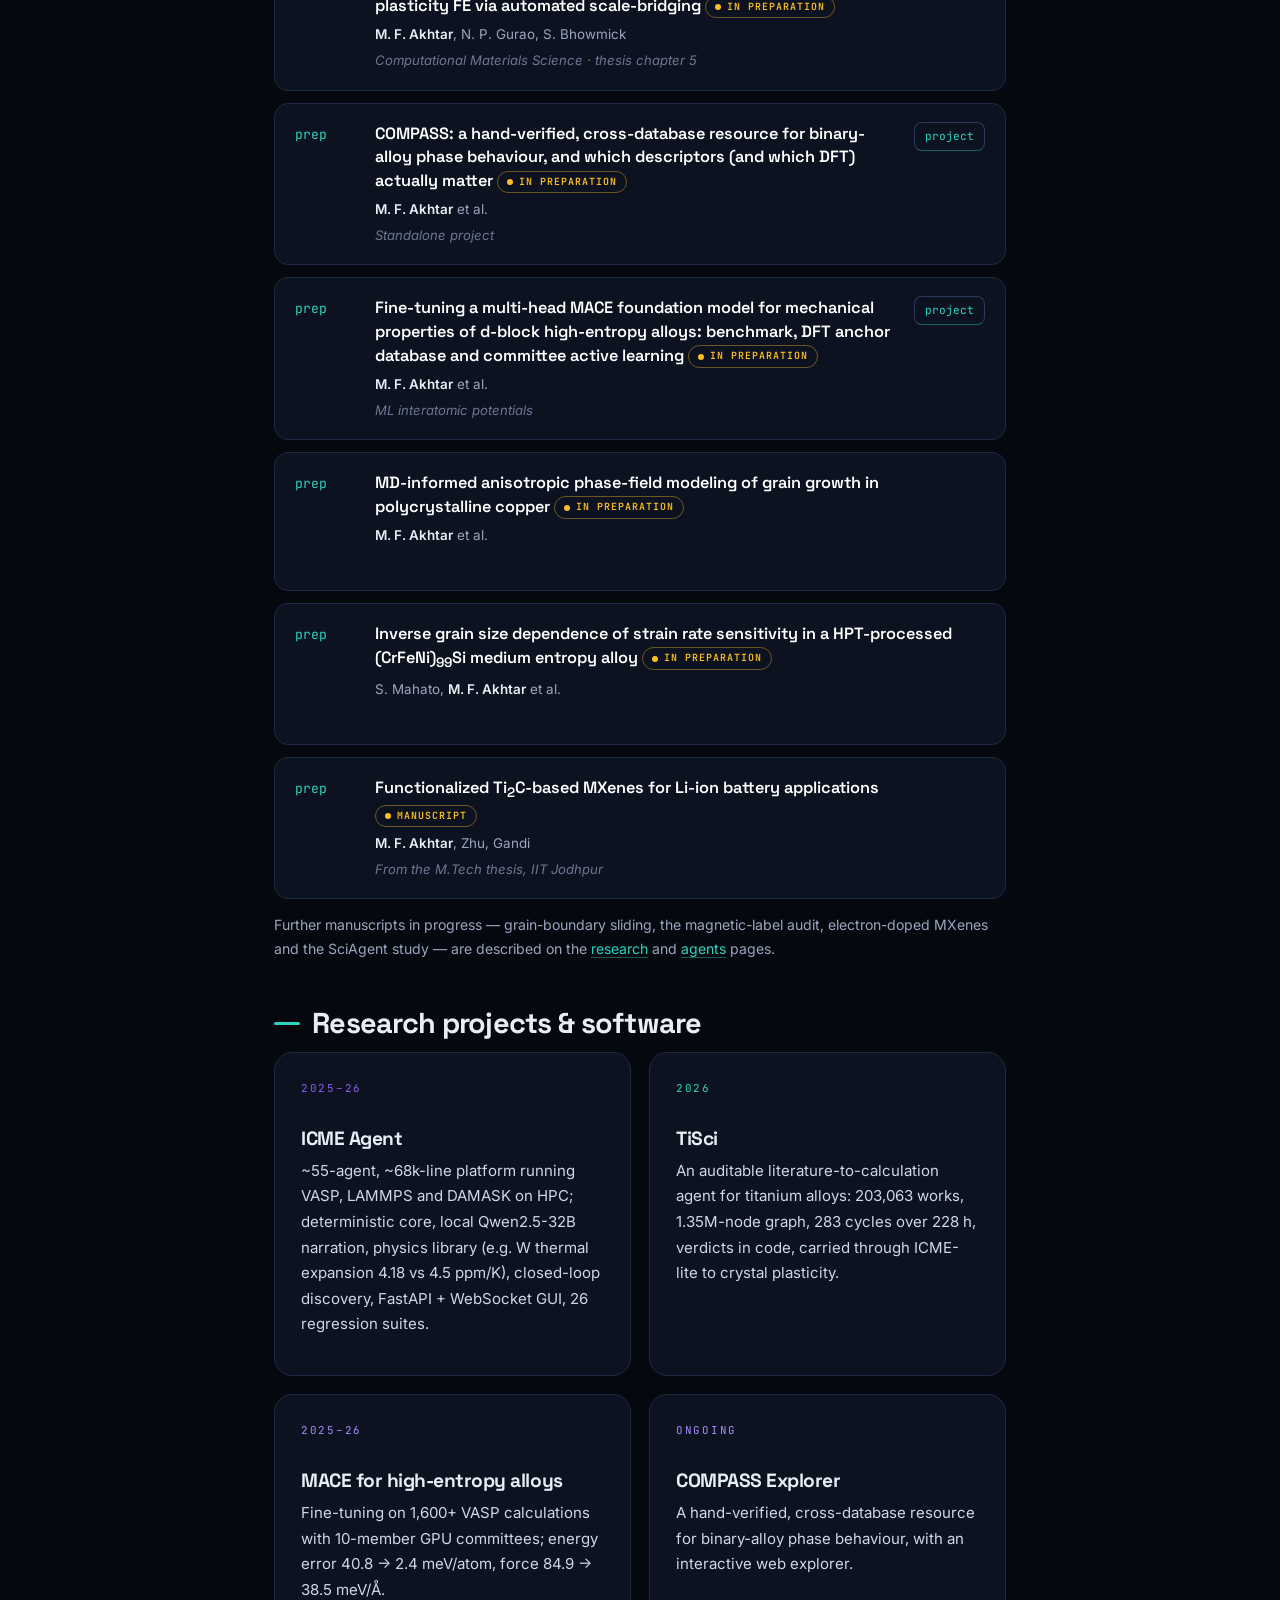
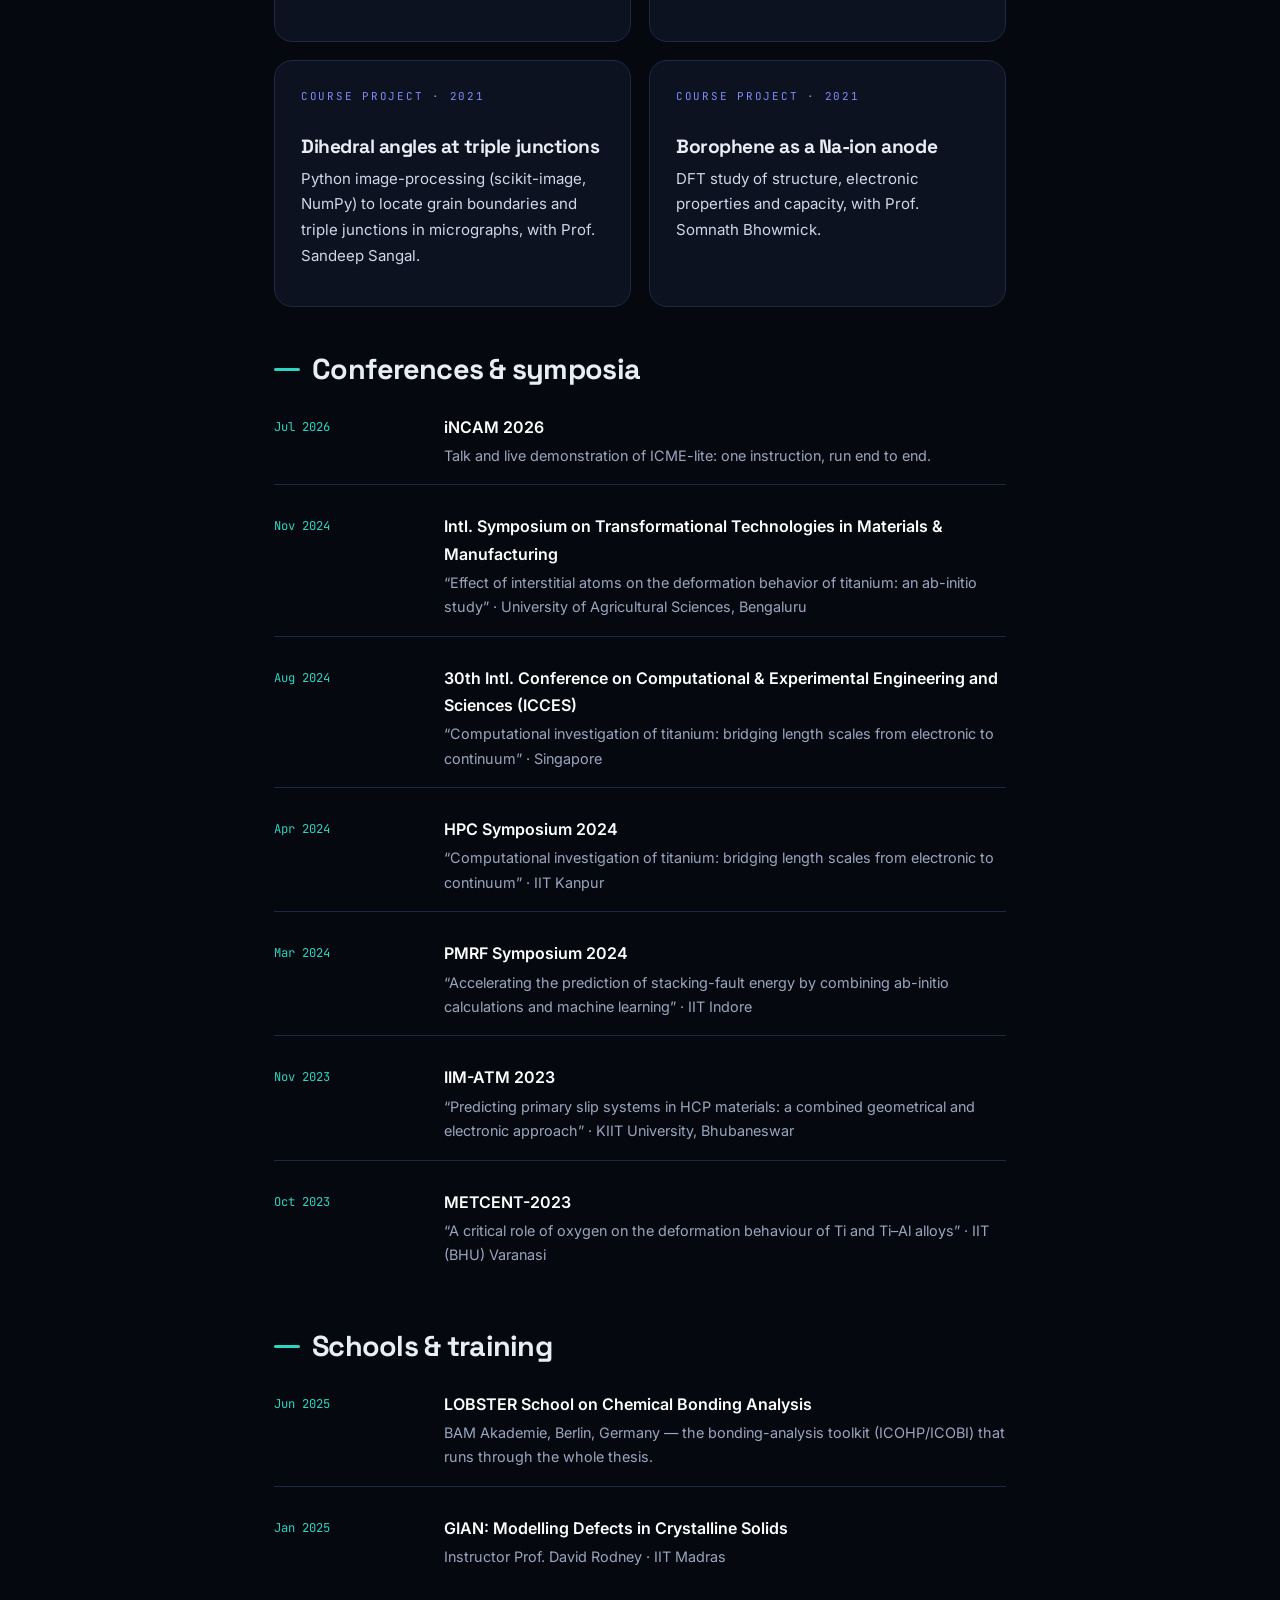
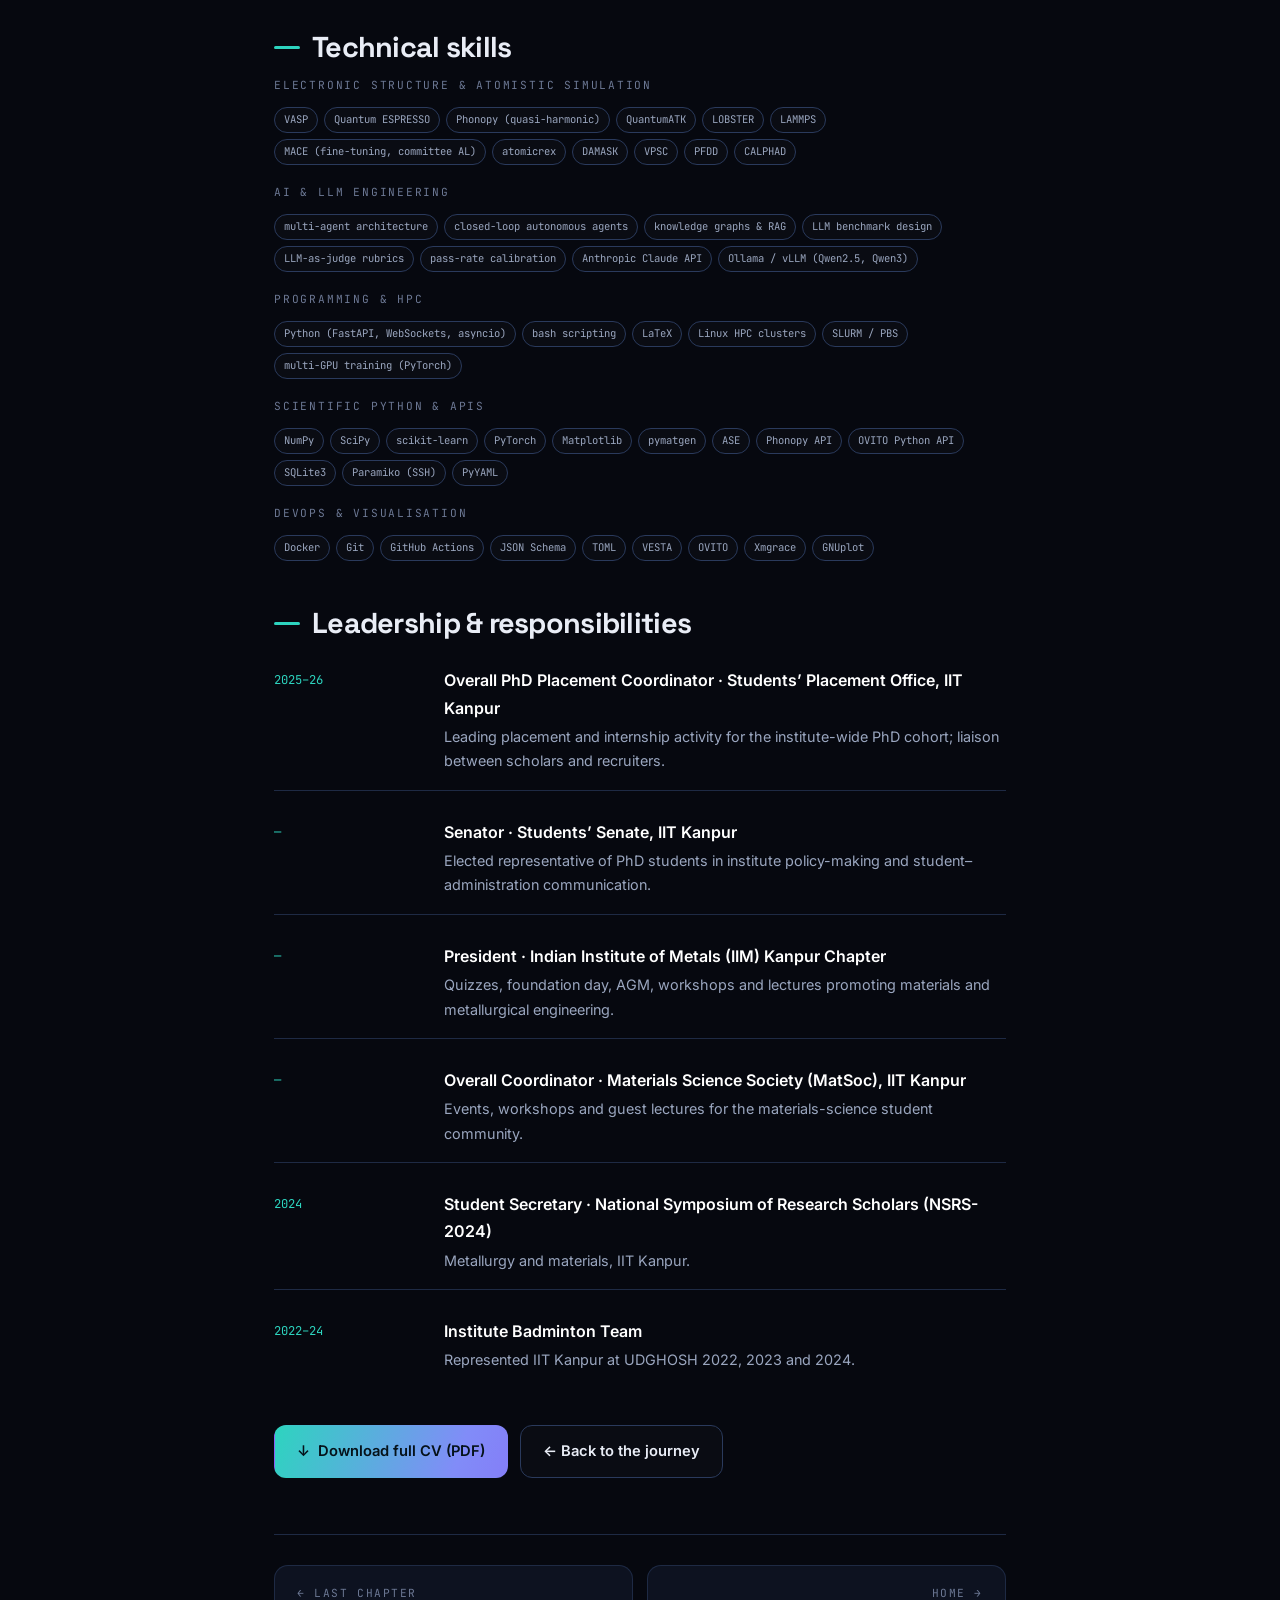
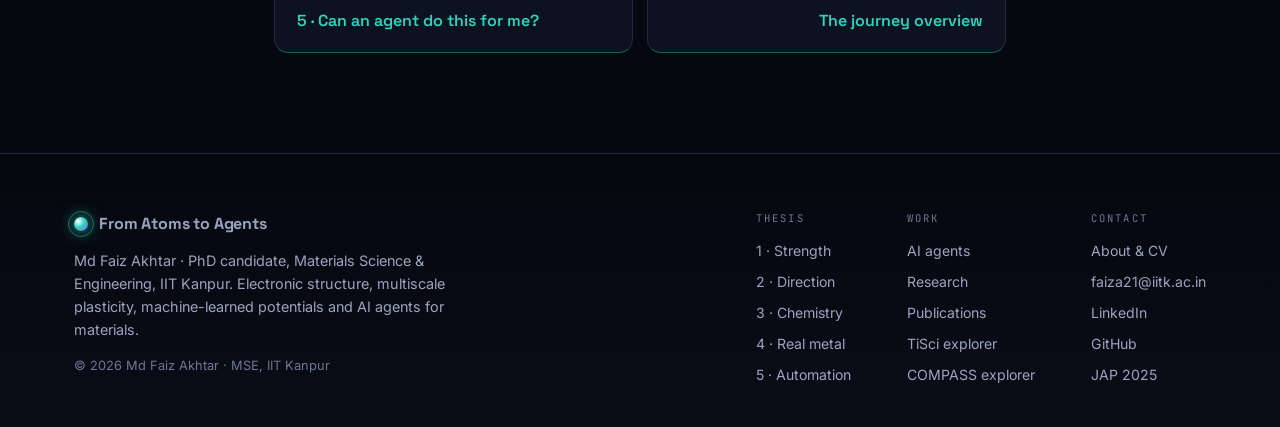
==== commit f1c9b20d: "Redesign site: new agents, research and about pages; updated CV - Landing page with canvas hero, sca" ====
--- a/about.html
+++ b/about.html
@@ -3,65 +3,62 @@
 <head>
 <meta charset="utf-8">
 <meta name="viewport" content="width=device-width, initial-scale=1">
-<title>About · Md Faiz Akhtar — From Atoms to Agents</title>
-<meta name="description" content="Md Faiz Akhtar — computational materials scientist, IIT Kanpur. Education, skills, publications, conferences and CV.">
+<title>About & CV — Md Faiz Akhtar</title>
+<meta name="description" content="Md Faiz Akhtar — computational materials physicist, IIT Kanpur. Education, experience, publications, talks, skills and CV.">
+<meta property="og:title" content="About & CV — Md Faiz Akhtar">
+<meta property="og:description" content="Md Faiz Akhtar — computational materials physicist, IIT Kanpur. Education, experience, publications, talks, skills and CV.">
+<meta property="og:type" content="website">
+<meta name="theme-color" content="#06080f">
 <link rel="preconnect" href="https://fonts.googleapis.com">
 <link rel="preconnect" href="https://fonts.gstatic.com" crossorigin>
-<link href="https://fonts.googleapis.com/css2?family=Inter:wght@400;500;600;700;800&family=JetBrains+Mono:wght@400;500;700&display=swap" rel="stylesheet">
+<link href="https://fonts.googleapis.com/css2?family=Inter:wght@400;500;600;700;800&family=JetBrains+Mono:wght@400;500;700&family=Space+Grotesk:wght@500;600;700&display=swap" rel="stylesheet">
 <link rel="stylesheet" href="css/style.css">
-<link rel="icon" href="data:image/svg+xml,<svg xmlns='http://www.w3.org/2000/svg' viewBox='0 0 100 100'><circle cx='50' cy='50' r='40' fill='none' stroke='%23818cf8' stroke-width='6'/><circle cx='50' cy='50' r='9' fill='%232dd4bf'/></svg>">
-<style>
-:root{--ac:var(--violet)}
-.skillgroup{margin:18px 0}
-.skillgroup .gl{font-family:var(--mono);font-size:.74rem;letter-spacing:.14em;text-transform:uppercase;color:var(--ac);margin-bottom:10px}
-.tags{display:flex;flex-wrap:wrap;gap:9px}
-.tag{font-size:.82rem;padding:7px 13px;border:1px solid var(--line);border-radius:8px;background:var(--surface);color:var(--text)}
-.pub{background:var(--surface);border:1px solid var(--line);border-left:3px solid var(--ac);border-radius:10px;
-  padding:15px 18px;margin:12px 0;transition:.2s}
-.pub:hover{border-color:var(--ac);transform:translateX(4px)}
-.pub .t{font-weight:600;color:#fff;font-size:.98rem}
-.pub .m{color:var(--muted);font-size:.85rem;margin-top:4px}
-.pub .venue{color:var(--ac);font-weight:600}
-.pub .badge{display:inline-block;font-family:var(--mono);font-size:.64rem;letter-spacing:.08em;padding:2px 8px;
-  border-radius:999px;border:1px solid var(--line);color:var(--muted-2);margin-left:6px;vertical-align:middle}
-.pub .badge.pub{color:#34d399;border-color:rgba(52,211,153,.4)}
-.pub .badge.prep{color:#fbbf24;border-color:rgba(251,191,36,.4)}
-.cv-list{list-style:none;padding:0;margin:18px 0}
-.cv-list li{background:var(--surface);border:1px solid var(--line);border-radius:10px;padding:14px 18px;margin:10px 0}
-.cv-list li b{color:#fff}
-.cv-list li .w{color:var(--muted);font-size:.86rem;display:block;margin-top:3px}
-.cv-list li .when{font-family:var(--mono);font-size:.74rem;color:var(--ac);float:right}
-</style>
+<link rel="icon" href="data:image/svg+xml,<svg xmlns='http://www.w3.org/2000/svg' viewBox='0 0 100 100'><circle cx='50' cy='50' r='40' fill='none' stroke='%232dd4bf' stroke-width='6'/><circle cx='50' cy='50' r='9' fill='%232dd4bf'/></svg>">
+<style>:root{--ac:var(--teal)}</style>
 </head>
 <body>
 <div id="progress"></div>
-
 <nav class="nav">
   <div class="wrap">
-    <a class="brand" href="index.html"><span class="dot"></span><span>From Atoms to Agents<small>About &amp; CV</small></span></a>
+    <a class="brand" href="index.html"><span class="dot"></span><span>Md Faiz Akhtar<small>About &amp; CV</small></span></a>
     <button class="nav-toggle" aria-label="menu">&#9776;</button>
     <div class="nav-links">
       <a href="index.html">Home</a>
-      <a href="chapter1.html">1 · Strength</a>
-      <a href="chapter2.html">2 · Direction</a>
-      <a href="chapter3.html">3 · Chemistry</a>
-      <a href="chapter4.html">4 · Real metal</a>
-      <a href="chapter5.html">5 · Automation</a>
+      <div class="dd">
+        <a href="index.html#thesis" data-group="thesis">Thesis</a>
+        <div class="dd-menu">
+          <a href="chapter1.html" style="color:var(--c1)"><i>1</i><span style="color:var(--text)">How strong is a bond?</span></a>
+          <a href="chapter2.html" style="color:var(--c2)"><i>2</i><span style="color:var(--text)">Which way does a metal slip?</span></a>
+          <a href="chapter3.html" style="color:var(--c3)"><i>3</i><span style="color:var(--text)">Will two elements even mix? (COMPASS)</span></a>
+          <a href="chapter4.html" style="color:var(--c4)"><i>4</i><span style="color:var(--text)">Does it hold up in a real metal?</span></a>
+          <a href="chapter5.html" style="color:var(--c5)"><i>5</i><span style="color:var(--text)">Can an agent do this for me?</span></a>
+        </div>
+      </div>
+      <a href="agents.html">AI Agents</a>
+      <a href="research.html">Research</a>
+      <a href="about.html#publications">Publications</a>
       <a href="about.html">About</a>
+      <a class="nav-cv" href="assets/Md_Faiz_Akhtar_CV.pdf" target="_blank" rel="noopener">CV &darr;</a>
     </div>
   </div>
 </nav>
-
-<header class="ch-hero">
+<header class="ch-hero" style="--ac:var(--teal)">
   <div class="wrap">
-    <div class="ch-kicker">About</div>
-    <h1>Md Faiz Akhtar</h1>
-    <p class="scaleline">Computational materials scientist finishing a PhD on titanium and the HCP metals &mdash; electronic
-      structure, multiscale modelling, and the AI agents that automate it. I also like building tools other people can use.</p>
+    <div class="profile">
+      <div class="avatar">FA</div>
+      <div>
+        <div class="ch-kicker">About &middot; CV</div>
+        <h1>Md Faiz Akhtar</h1>
+        <p class="scaleline">Computational materials physicist finishing a PhD on titanium and the HCP metals: first-principles
+          electronic structure and bonding, multiscale modelling up to crystal plasticity, machine-learned potentials, and the AI
+          agents that automate and audit it. I like building tools other people can use.</p>
+      </div>
+    </div>
     <div class="ch-meta">
       <span class="chip"><b>PhD candidate</b> &nbsp;Materials Science &amp; Engineering, IIT Kanpur</span>
       <span class="chip"><b>Advisors</b> &nbsp;Prof. Somnath Bhowmick &amp; Prof. N. P. Gurao</span>
       <span class="chip"><b>Fellowship</b> &nbsp;Prime Minister&rsquo;s Research Fellow (PMRF)</span>
+      <span class="chip"><b>Status</b> &nbsp;thesis submission Oct 2026 &middot; available to start immediately</span>
     </div>
     <div class="cta" style="justify-content:flex-start;margin-top:26px">
       <a class="btn btn-primary" href="assets/Md_Faiz_Akhtar_CV.pdf" target="_blank" rel="noopener">&#8595;&nbsp; Download full CV (PDF)</a>
@@ -72,148 +69,149 @@
   </div>
 </header>
 
+<nav class="toc" aria-label="On this page" style="--ac:var(--teal)">
+  <div class="t">On this page</div>
+  <a href="#summary">Summary</a><a href="#education">Education</a><a href="#honours">Honours</a><a href="#experience">Experience</a><a href="#publications">Publications</a><a href="#projects">Projects</a><a href="#talks">Talks</a><a href="#schools">Schools</a><a href="#skills">Skills</a><a href="#leadership">Leadership</a>
+</nav>
+
 <article class="prose section">
 
+  <h2 class="reveal" id="summary">Research summary</h2>
+  <p class="reveal">I use DFT electronic-structure and bonding descriptors to predict macroscopic behaviour &mdash; slip-system
+    selection and interstitial strengthening &mdash; in titanium and the HCP metals, and carry them up through molecular dynamics
+    and crystal-plasticity simulation to experiment. I fine-tune machine-learned interatomic potentials (MACE, with GPU committee
+    active learning on a 1,600+ VASP database), and I build multi-agent systems &mdash; the ICME Agent, ICME-lite and TiSci &mdash;
+    that run, validate and interpret VASP, LAMMPS and DAMASK workflows with deterministic, regression-tested physics. I also write
+    condensed-matter and semiconductor-transport problems for frontier-AI scientific benchmarks (SciCode&nbsp;v2, Agentic SciCode).</p>
+  <div class="kpis reveal">
+    <div class="kpi"><div class="n">7</div><div class="l">published papers &amp; book chapter</div></div>
+    <div class="kpi"><div class="n">9</div><div class="l">manuscripts in preparation</div></div>
+    <div class="kpi"><div class="n">6</div><div class="l">conference talks</div></div>
+    <div class="kpi"><div class="n">4</div><div class="l">frontier-AI evaluation roles</div></div>
+  </div>
+
   <!-- EDUCATION -->
-  <h2 class="reveal">Education</h2>
+  <h2 class="reveal" id="education">Education</h2>
   <div class="tbl-scroll reveal">
     <table class="dtable">
       <thead><tr><th>Degree</th><th>Institute</th><th>Year</th><th>Score</th></tr></thead>
       <tbody>
-        <tr><td>PhD &middot; Materials Science &amp; Engineering</td><td>IIT Kanpur</td><td class="num">2021&ndash;present</td><td class="num">8.5/10</td></tr>
-        <tr><td>M.Tech &middot; Materials Science &amp; Engineering</td><td>IIT Jodhpur</td><td class="num">2021</td><td class="num">9.03/10</td></tr>
-        <tr><td>B.E. &middot; Mechanical Engineering</td><td>Institute of Technology, Korba</td><td class="num">2017</td><td class="num">76.67%</td></tr>
+        <tr><td>PhD &middot; Materials Science &amp; Engineering<br><small style="color:var(--muted)">Thesis: <em>Quantifying the Chemical Bond: From Electronic Structure to Autonomous Multiscale Simulations of alpha Titanium Alloys</em></small></td><td>IIT Kanpur</td><td class="num">2021&ndash;present</td><td class="num">8.5/10</td></tr>
+        <tr><td>M.Tech &middot; Materials Science &amp; Engineering<br><small style="color:var(--muted)">Thesis: <em>First-principles screening of Ti<sub>2</sub>C-based MXenes as electrode materials for Li-ion batteries</em></small></td><td>IIT Jodhpur</td><td class="num">2019&ndash;2021</td><td class="num">9.03/10</td></tr>
+        <tr><td>B.E. &middot; Mechanical Engineering</td><td>Institute of Technology, Korba</td><td class="num">2013&ndash;2017</td><td class="num">76.67%</td></tr>
         <tr><td>Class XII (CGBSE)</td><td>Shiva Public School, Bhilai</td><td class="num">2013</td><td class="num">79%</td></tr>
       </tbody>
     </table>
   </div>
 
+  <!-- HONOURS -->
+  <h2 class="reveal" id="honours">Honours</h2>
+  <div class="kpis reveal">
+    <div class="kpi"><div class="n">PMRF</div><div class="l">Prime Minister&rsquo;s Research Fellowship &mdash; India&rsquo;s most prestigious doctoral fellowship (Aug 2022 &ndash; Jul 2025)</div></div>
+    <div class="kpi"><div class="n">GATE</div><div class="l">Qualified Graduate Aptitude Test in Engineering (Mechanical, 2019)</div></div>
+  </div>
+
+  <!-- EXPERIENCE -->
+  <h2 class="reveal" id="experience">Experience</h2>
+  <div class="cv-list reveal">
+    <div class="cv-row"><div class="w">Jul 2026 &ndash; now</div><div><div class="t">Scientific Task Author &middot; Imperium | Sci-Agent, Mercor (contract)</div>
+      <div class="m">Frontier agentic-evaluation tasks that require LLM agents to plan, execute and verify complete multi-step scientific workflows, from reading the literature to checking results quantitatively.</div></div></div>
+    <div class="cv-row"><div class="w">May 2026 &ndash; now</div><div><div class="t">Scientific Benchmark Author &middot; SciCode v2, Turing (contract)</div>
+      <ul><li>Research papers in condensed-matter physics, semiconductor transport and materials science turned into self-contained coding problems, tested against GPT-5.5, Gemini 3.1 Pro and Claude Opus 4.6.</li>
+      <li>Golden solutions and discriminative tests (3&ndash;4 per sub-problem, tolerances rtol 1e-4 to 1e-9) that separate correct physics from plausible-but-wrong code.</li>
+      <li>Auditing auto-generated notebooks to remove invalid patterns such as post-hoc clamping and hard-coded trends.</li>
+      <li>Difficulty calibrated by 4-run RLHF and 8-run Pass@K cycles into target bands (0&ndash;40% main problems, 10&ndash;75% sub-problems).</li></ul></div></div>
+    <div class="cv-row"><div class="w">Apr &ndash; Jun 2026</div><div><div class="t">AI Benchmark Task Author &middot; Agentic SciCode (Project Imperium), Mercor (contract)</div>
+      <ul><li>Research-grade tasks for a 260-task agentic benchmark (GPT-5, Claude Sonnet 4.6) in materials science and physics simulation, from post-August-2025 arXiv papers, calibrated to Level-3 difficulty (35&ndash;65% pass).</li>
+      <li>Deterministic, seeded Python oracles; grading 30% programmatic verifiers and 70% multimodal LLM judge over 25+ rubric criteria.</li>
+      <li>Dockerized scientific environments (NumPy, SciPy, ASE, pymatgen, RDKit, PyTorch) with a multi-gate CI/QC pipeline on GitHub Actions.</li></ul></div></div>
+    <div class="cv-row"><div class="w">May &ndash; Oct 2025</div><div><div class="t">AI Research Contributor &middot; Scale AI &mdash; Human Frontier Collective (HFC)</div>
+      <div class="m">An invite-based, part-time collective of PhD and postdoctoral researchers. Collaborated on generative-AI research with access to advanced proprietary models; contributed testing, red-teaming, critical analysis and strategic direction for next-generation AI systems.</div></div></div>
+  </div>
+
+  <!-- PUBLICATIONS -->
+  <h2 class="reveal" id="publications">Publications</h2>
+  <div class="filters reveal" data-target="#publist">
+    <button class="on" data-f="all">All</button><button data-f="pub">Journal</button><button data-f="book">Book chapter</button><button data-f="prep">In preparation</button><button data-f="thesis">Thesis</button>
+    <input type="search" placeholder="Search titles, authors, journals&hellip;" aria-label="Search publications">
+  </div>
+  <div class="pubs" id="publist">
+    <div class="pubitem" data-cat="pub thesis"><div class="yr">2026</div><div><div class="tt">Linking electronic bonding and short-range order to strength in &alpha;-titanium alloys: a first-principles study <span class="badge pub">published</span></div><div class="au"><b>M. F. Akhtar</b>, N. P. Gurao, S. Bhowmick</div><div class="vn">Materials Chemistry and Physics 368, 133019 &middot; thesis chapter 1</div></div><div class="lk"><a href="https://www.sciencedirect.com/science/article/pii/S0254058426010138" target="_blank" rel="noopener">article</a></div></div>
+    <div class="pubitem" data-cat="pub thesis"><div class="yr">2025</div><div><div class="tt">A novel electronic structure-based prediction of interstitial strengthening in &alpha;-titanium <span class="badge pub">published</span></div><div class="au"><b>M. F. Akhtar</b>, N. P. Gurao, S. Bhowmick</div><div class="vn">Journal of Applied Physics 138, 175111 (2025) &middot; DOI 10.1063/5.0289250 &middot; thesis chapter 1</div></div><div class="lk"><a href="https://pubs.aip.org/aip/jap/article/138/17/175111/3371105/A-novel-electronic-structure-based-prediction-of" target="_blank" rel="noopener">article</a><a href="https://doi.org/10.1063/5.0289250" target="_blank" rel="noopener">doi</a></div></div>
+    <div class="pubitem" data-cat="pub thesis"><div class="yr">2025</div><div><div class="tt">Predicting primary slip systems in HCP metals: a combined geometrical and electronic approach <span class="badge pub">published</span></div><div class="au"><b>M. F. Akhtar</b>, N. P. Gurao, S. Bhowmick</div><div class="vn">Materials Letters 400, 139019 (Dec 2025) &middot; DOI 10.1016/j.matlet.2025.139019 &middot; thesis chapter 2</div></div><div class="lk"><a href="https://www.sciencedirect.com/science/article/pii/S0167577X25010481" target="_blank" rel="noopener">article</a><a href="https://doi.org/10.1016/j.matlet.2025.139019" target="_blank" rel="noopener">doi</a></div></div>
+    <div class="pubitem" data-cat="pub"><div class="yr">2025</div><div><div class="tt">Evolution of atomistic boron clusters on borophene monolayers on Au(111) <span class="badge pub">published</span></div><div class="au">U. Rajput, <b>M. F. Akhtar</b>, Mulani, Vyas, Chaubey, S. Bhowmick, Kumar, Deshpande</div><div class="vn">J. Phys. Chem. C (2025) &middot; DOI 10.1021/acs.jpcc.5c00397</div></div><div class="lk"><a href="https://doi.org/10.1021/acs.jpcc.5c00397" target="_blank" rel="noopener">doi</a></div></div>
+    <div class="pubitem" data-cat="pub"><div class="yr">2024</div><div><div class="tt">Accelerating generalized stacking-fault energy prediction by combining the Friedel model, ab initio calculation and machine learning <span class="badge pub">published</span></div><div class="au">A. Linda, <b>M. F. Akhtar</b>, Pathak, S. Bhowmick</div><div class="vn">Physical Review B 109, 214102 (2024) &middot; DOI 10.1103/PhysRevB.109.214102</div></div><div class="lk"><a href="https://doi.org/10.1103/PhysRevB.109.214102" target="_blank" rel="noopener">doi</a></div></div>
+    <div class="pubitem" data-cat="pub"><div class="yr">2024</div><div><div class="tt">Liquid-phase exfoliated borophene on Au(111) <span class="badge pub">published</span></div><div class="au">U. Rajput, <b>M. F. Akhtar</b>, Mulani, Vyas, Chaubey, S. Bhowmick, Kumar, Deshpande</div><div class="vn">J. Phys. Chem. C (2024) &middot; DOI 10.1021/acs.jpcc.4c00497</div></div><div class="lk"><a href="https://doi.org/10.1021/acs.jpcc.4c00497" target="_blank" rel="noopener">doi</a></div></div>
+    <div class="pubitem" data-cat="book"><div class="yr">2024</div><div><div class="tt">Deformation in metals: insights from ab-initio calculations <span class="badge pub">book chapter</span></div><div class="au">A. Linda, <b>M. F. Akhtar</b>, S. Bhowmick</div><div class="vn">Springer (2024) &middot; DOI 10.1007/978-981-99-6863-3_10</div></div><div class="lk"><a href="https://doi.org/10.1007/978-981-99-6863-3_10" target="_blank" rel="noopener">doi</a></div></div>
+    <div class="pubitem" data-cat="prep thesis"><div class="yr">prep</div><div><div class="tt">Direction-resolved bond anisotropy predicts slip-system selection in HCP metals and alloys <span class="badge prep">in preparation</span></div><div class="au"><b>M. F. Akhtar</b> et al.</div><div class="vn">The &Gamma; descriptor &middot; thesis chapter 2</div></div><div class="lk"><a href="chapter2.html">chapter</a></div></div>
+    <div class="pubitem" data-cat="prep thesis"><div class="yr">prep</div><div><div class="tt">Computational investigation of titanium: bridging length scales from electronic to continuum <span class="badge prep">in preparation</span></div><div class="au"><b>M. F. Akhtar</b>, N. P. Gurao, S. Bhowmick</div><div class="vn">DFT &rarr; MD &rarr; DAMASK / VPSC + cryogenic experiments &middot; thesis chapter 4</div></div><div class="lk"><a href="chapter4.html">chapter</a></div></div>
+    <div class="pubitem" data-cat="prep thesis"><div class="yr">prep</div><div><div class="tt">An auditable agent that chooses multiscale calculations for titanium alloys from the literature <span class="badge prep">in preparation</span></div><div class="au"><b>M. F. Akhtar</b>, N. P. Gurao, S. Bhowmick</div><div class="vn">TiSci + ICME-lite &middot; target npj Computational Materials &middot; thesis chapter 5</div></div><div class="lk"><a href="agents.html#tisci">agent</a></div></div>
+    <div class="pubitem" data-cat="prep thesis"><div class="yr">prep</div><div><div class="tt">An autonomous multi-scale ICME agent framework: seamless integration of ab initio DFT, molecular dynamics and crystal-plasticity FE via automated scale-bridging <span class="badge prep">in preparation</span></div><div class="au"><b>M. F. Akhtar</b>, N. P. Gurao, S. Bhowmick</div><div class="vn">Computational Materials Science &middot; thesis chapter 5</div></div><div class="lk"><a href="agents.html#icme">agent</a></div></div>
+    <div class="pubitem" data-cat="prep"><div class="yr">prep</div><div><div class="tt">COMPASS: a hand-verified, cross-database resource for binary-alloy phase behaviour, and which descriptors (and which DFT) actually matter <span class="badge prep">in preparation</span></div><div class="au"><b>M. F. Akhtar</b> et al.</div><div class="vn">Standalone project</div></div><div class="lk"><a href="chapter3.html">project</a></div></div>
+    <div class="pubitem" data-cat="prep"><div class="yr">prep</div><div><div class="tt">Fine-tuning a multi-head MACE foundation model for mechanical properties of d-block high-entropy alloys: benchmark, DFT anchor database and committee active learning <span class="badge prep">in preparation</span></div><div class="au"><b>M. F. Akhtar</b> et al.</div><div class="vn">ML interatomic potentials</div></div><div class="lk"><a href="research.html#mace">project</a></div></div>
+    <div class="pubitem" data-cat="prep"><div class="yr">prep</div><div><div class="tt">MD-informed anisotropic phase-field modeling of grain growth in polycrystalline copper <span class="badge prep">in preparation</span></div><div class="au"><b>M. F. Akhtar</b> et al.</div><div class="vn">&nbsp;</div></div><div class="lk"></div></div>
+    <div class="pubitem" data-cat="prep"><div class="yr">prep</div><div><div class="tt">Inverse grain size dependence of strain rate sensitivity in a HPT-processed (CrFeNi)<sub>99</sub>Si medium entropy alloy <span class="badge prep">in preparation</span></div><div class="au">S. Mahato, <b>M. F. Akhtar</b> et al.</div><div class="vn">&nbsp;</div></div><div class="lk"></div></div>
+    <div class="pubitem" data-cat="prep"><div class="yr">prep</div><div><div class="tt">Functionalized Ti<sub>2</sub>C-based MXenes for Li-ion battery applications <span class="badge prep">manuscript</span></div><div class="au"><b>M. F. Akhtar</b>, Zhu, Gandi</div><div class="vn">From the M.Tech thesis, IIT Jodhpur</div></div><div class="lk"></div></div>
+  </div>
+  <p class="reveal" style="color:var(--muted);font-size:.88rem;margin-top:14px">Further manuscripts in progress &mdash; grain-boundary sliding,
+    the magnetic-label audit, electron-doped MXenes and the SciAgent study &mdash; are described on the <a href="research.html" style="color:var(--teal)">research</a>
+    and <a href="agents.html" style="color:var(--teal)">agents</a> pages.</p>
+
+  <!-- PROJECTS -->
+  <h2 class="reveal" id="projects">Research projects &amp; software</h2>
+  <div class="grid g2 reveal">
+    <a class="card" href="agents.html#icme" style="--ac:var(--violet)"><div class="kick">2025&ndash;26</div><h3>ICME Agent</h3><p>~55-agent, ~68k-line platform running VASP, LAMMPS and DAMASK on HPC; deterministic core, local Qwen2.5-32B narration, physics library (e.g. W thermal expansion 4.18 vs 4.5 ppm/K), closed-loop discovery, FastAPI + WebSocket GUI, 26 regression suites.</p></a>
+    <a class="card" href="agents.html#tisci" style="--ac:var(--teal)"><div class="kick">2026</div><h3>TiSci</h3><p>An auditable literature-to-calculation agent for titanium alloys: 203,063 works, 1.35M-node graph, 283 cycles over 228 h, verdicts in code, carried through ICME-lite to crystal plasticity.</p></a>
+    <a class="card" href="research.html#mace" style="--ac:var(--c3)"><div class="kick">2025&ndash;26</div><h3>MACE for high-entropy alloys</h3><p>Fine-tuning on 1,600+ VASP calculations with 10-member GPU committees; energy error 40.8 &rarr; 2.4 meV/atom, force 84.9 &rarr; 38.5 meV/&Aring;.</p></a>
+    <a class="card" href="https://akhtar07.github.io/compass-explorer/" target="_blank" rel="noopener" style="--ac:var(--c3)"><div class="kick">Ongoing</div><h3>COMPASS Explorer</h3><p>A hand-verified, cross-database resource for binary-alloy phase behaviour, with an interactive web explorer.</p></a>
+    <div class="card" style="--ac:var(--indigo)"><div class="kick">Course project &middot; 2021</div><h3>Dihedral angles at triple junctions</h3><p>Python image-processing (scikit-image, NumPy) to locate grain boundaries and triple junctions in micrographs, with Prof. Sandeep Sangal.</p></div>
+    <div class="card" style="--ac:var(--indigo)"><div class="kick">Course project &middot; 2021</div><h3>Borophene as a Na-ion anode</h3><p>DFT study of structure, electronic properties and capacity, with Prof. Somnath Bhowmick.</p></div>
+  </div>
+
+  <!-- CONFERENCES -->
+  <h2 class="reveal" id="talks">Conferences &amp; symposia</h2>
+  <div class="cv-list reveal">
+    <div class="cv-row"><div class="w">Jul 2026</div><div><div class="t">iNCAM 2026</div><div class="m">Talk and live demonstration of ICME-lite: one instruction, run end to end.</div></div></div>
+    <div class="cv-row"><div class="w">Nov 2024</div><div><div class="t">Intl. Symposium on Transformational Technologies in Materials &amp; Manufacturing</div><div class="m">&ldquo;Effect of interstitial atoms on the deformation behavior of titanium: an ab-initio study&rdquo; &middot; University of Agricultural Sciences, Bengaluru</div></div></div>
+    <div class="cv-row"><div class="w">Aug 2024</div><div><div class="t">30th Intl. Conference on Computational &amp; Experimental Engineering and Sciences (ICCES)</div><div class="m">&ldquo;Computational investigation of titanium: bridging length scales from electronic to continuum&rdquo; &middot; Singapore</div></div></div>
+    <div class="cv-row"><div class="w">Apr 2024</div><div><div class="t">HPC Symposium 2024</div><div class="m">&ldquo;Computational investigation of titanium: bridging length scales from electronic to continuum&rdquo; &middot; IIT Kanpur</div></div></div>
+    <div class="cv-row"><div class="w">Mar 2024</div><div><div class="t">PMRF Symposium 2024</div><div class="m">&ldquo;Accelerating the prediction of stacking-fault energy by combining ab-initio calculations and machine learning&rdquo; &middot; IIT Indore</div></div></div>
+    <div class="cv-row"><div class="w">Nov 2023</div><div><div class="t">IIM-ATM 2023</div><div class="m">&ldquo;Predicting primary slip systems in HCP materials: a combined geometrical and electronic approach&rdquo; &middot; KIIT University, Bhubaneswar</div></div></div>
+    <div class="cv-row"><div class="w">Oct 2023</div><div><div class="t">METCENT-2023</div><div class="m">&ldquo;A critical role of oxygen on the deformation behaviour of Ti and Ti&ndash;Al alloys&rdquo; &middot; IIT (BHU) Varanasi</div></div></div>
+  </div>
+
+  <!-- SCHOOLS -->
+  <h2 class="reveal" id="schools">Schools &amp; training</h2>
+  <div class="cv-list reveal">
+    <div class="cv-row"><div class="w">Jun 2025</div><div><div class="t">LOBSTER School on Chemical Bonding Analysis</div><div class="m">BAM Akademie, Berlin, Germany &mdash; the bonding-analysis toolkit (ICOHP/ICOBI) that runs through the whole thesis.</div></div></div>
+    <div class="cv-row"><div class="w">Jan 2025</div><div><div class="t">GIAN: Modelling Defects in Crystalline Solids</div><div class="m">Instructor Prof. David Rodney &middot; IIT Madras</div></div></div>
+  </div>
+
   <!-- SKILLS -->
-  <h2 class="reveal">Technical skills</h2>
+  <h2 class="reveal" id="skills">Technical skills</h2>
   <div class="reveal">
-    <div class="skillgroup">
-      <div class="gl">Languages</div>
-      <div class="tags"><span class="tag">Python</span><span class="tag">bash scripting</span></div>
-    </div>
-    <div class="skillgroup">
-      <div class="gl">Libraries &amp; APIs</div>
-      <div class="tags">
-        <span class="tag">NumPy</span><span class="tag">scikit-learn</span><span class="tag">Matplotlib</span>
-        <span class="tag">GNUplot</span><span class="tag">Xmgrace</span><span class="tag">Phonopy API</span>
-        <span class="tag">pymatgen</span><span class="tag">OVITO Python API</span><span class="tag">SQLite3</span>
-        <span class="tag">Paramiko (SSH)</span><span class="tag">PyYAML</span>
-      </div>
-    </div>
-    <div class="skillgroup">
-      <div class="gl">Simulation &amp; materials software</div>
-      <div class="tags">
-        <span class="tag">VASP</span><span class="tag">Quantum ESPRESSO</span><span class="tag">QuantumATK</span>
-        <span class="tag">LAMMPS</span><span class="tag">PFDD</span><span class="tag">DAMASK</span>
-        <span class="tag">CALPHAD</span><span class="tag">VESTA</span><span class="tag">OVITO</span>
-        <span class="tag">Ollama (local LLM)</span><span class="tag">atomicrex</span><span class="tag">LOBSTER</span>
-      </div>
-    </div>
-  </div>
-
-  <!-- HONOURS -->
-  <h2 class="reveal">Honours</h2>
-  <div class="kpis reveal">
-    <div class="kpi"><div class="n">PMRF</div><div class="l">Prime Minister&rsquo;s Research Fellowship &mdash; top research talent in India (Aug 2022 &ndash; Jul 2025)</div></div>
-    <div class="kpi"><div class="n">GATE</div><div class="l">Qualified Graduate Aptitude Test in Engineering (Mechanical, 2019)</div></div>
-  </div>
-
-  <!-- EXPERIENCE -->
-  <h2 class="reveal">Experience</h2>
-  <ul class="cv-list reveal">
-    <li><span class="when">May&ndash;Oct 2025</span><b>Scale AI &mdash; Human Frontier Collective (HFC)</b>
-      <span class="w">A part-time collective of PhD/postdoc researchers. Collaborated on generative-AI research with access to
-        advanced proprietary models; contributed testing, critical analysis, and strategic direction for next-generation AI systems.</span></li>
-  </ul>
-
-  <!-- PUBLICATIONS -->
-  <h2 class="reveal">Publications</h2>
-  <p class="reveal" style="color:var(--muted);font-size:.92rem">Lead-author work in bold context below; full list with co-authors in the
-    <a href="assets/Md_Faiz_Akhtar_CV.pdf" target="_blank" rel="noopener" style="color:var(--ac)">CV</a>.</p>
-
-  <div class="reveal">
-    <a class="pub" style="display:block" href="https://www.sciencedirect.com/science/article/pii/S0167577X25010481" target="_blank" rel="noopener">
-      <div class="t">Predicting primary slip systems in HCP metals: a combined geometrical and electronic approach <span class="badge pub">published</span></div>
-      <div class="m"><span class="venue">Materials Letters</span> 400, 139019 (Dec 2025) &middot; Akhtar, Gurao, Bhowmick &middot; DOI 10.1016/j.matlet.2025.139019</div>
-    </a>
-    <a class="pub" style="display:block" href="https://pubs.aip.org/aip/jap/article/138/17/175111/3371105/A-novel-electronic-structure-based-prediction-of" target="_blank" rel="noopener">
-      <div class="t">A novel electronic structure-based prediction of interstitial strengthening in &alpha;-titanium <span class="badge pub">published</span></div>
-      <div class="m"><span class="venue">Journal of Applied Physics</span> 138, 175111 (2025) &middot; Akhtar, Gurao, Bhowmick &middot; DOI 10.1063/5.0289250</div>
-    </a>
-    <a class="pub" style="display:block" href="https://doi.org/10.1103/PhysRevB.109.214102" target="_blank" rel="noopener">
-      <div class="t">Accelerating generalized stacking-fault energy prediction by combining the Friedel model, ab initio calculation and machine learning <span class="badge pub">published</span></div>
-      <div class="m"><span class="venue">Physical Review B</span> 109, 214102 &middot; Linda, Akhtar, Pathak, Bhowmick &middot; DOI 10.1103/PhysRevB.109.214102</div>
-    </a>
-    <a class="pub" style="display:block" href="https://doi.org/10.1021/acs.jpcc.4c00497" target="_blank" rel="noopener">
-      <div class="t">Liquid-phase exfoliated borophene on Au(111) <span class="badge pub">published</span></div>
-      <div class="m"><span class="venue">J. Phys. Chem. C</span> &middot; Rajput, Akhtar, Mulani, Vyas, Chaubey, Bhowmick, Kumar, Deshpande &middot; DOI 10.1021/acs.jpcc.4c00497</div>
-    </a>
-    <a class="pub" style="display:block" href="https://doi.org/10.1021/acs.jpcc.5c00397" target="_blank" rel="noopener">
-      <div class="t">Evolution of atomistic boron clusters on borophene monolayers on Au(111) <span class="badge pub">published</span></div>
-      <div class="m"><span class="venue">J. Phys. Chem. C</span> &middot; Rajput, Akhtar, Mulani, Vyas, Chaubey, Bhowmick, Kumar, Deshpande &middot; DOI 10.1021/acs.jpcc.5c00397</div>
-    </a>
-    <a class="pub" style="display:block" href="https://doi.org/10.1007/978-981-99-6863-3_10" target="_blank" rel="noopener">
-      <div class="t">Deformation in metals: insights from ab-initio calculations <span class="badge pub">book chapter</span></div>
-      <div class="m"><span class="venue">Springer</span> &middot; Linda, Akhtar, Bhowmick &middot; DOI 10.1007/978-981-99-6863-3_10</div>
-    </a>
-    <div class="pub">
-      <div class="t">An autonomous multi-scale ICME agent framework: integrating DFT, MD and crystal-plasticity via automated scale-bridging <span class="badge prep">under preparation</span></div>
-      <div class="m"><span class="venue">Computational Materials Science</span> &middot; Akhtar, Gurao, Bhowmick &mdash; Chapter 5 of this thesis</div>
-    </div>
-    <div class="pub">
-      <div class="t">Computational investigation of titanium: bridging length scales from electronic to continuum <span class="badge prep">under preparation</span></div>
-      <div class="m">Akhtar, Gurao, Bhowmick &mdash; Chapter 4 of this thesis</div>
-    </div>
-    <div class="pub">
-      <div class="t">Functionalized Ti&#8322;C-based MXenes for Li-ion battery applications <span class="badge prep">manuscript</span></div>
-      <div class="m">Akhtar, Zhu, Gandi</div>
-    </div>
-  </div>
-
-  <!-- CONFERENCES -->
-  <h2 class="reveal">Conferences &amp; symposia</h2>
-  <ul class="cv-list reveal">
-    <li><span class="when">Nov 2024</span><b>Intl. Symposium on Transformational Technologies in Materials Manufacturing</b>
-      <span class="w">&ldquo;Effect of interstitial atoms on the deformation behavior of titanium: an ab-initio study&rdquo; &middot; University of Agricultural Sciences, Bengaluru</span></li>
-    <li><span class="when">Aug 2024</span><b>30th Intl. Conference on Computational &amp; Experimental Engineering and Sciences</b>
-      <span class="w">&ldquo;Computational investigation of titanium: bridging length scales from electronic to continuum&rdquo; &middot; Singapore</span></li>
-    <li><span class="when">Apr 2024</span><b>HPC Symposium 2024</b>
-      <span class="w">&ldquo;Computational investigation of titanium&hellip;&rdquo; &middot; IIT Kanpur</span></li>
-    <li><span class="when">Mar 2024</span><b>PMRF Symposium 2024</b>
-      <span class="w">&ldquo;Accelerating the prediction of stacking-fault energy by combining ab-initio calculations and machine learning&rdquo; &middot; IIT Indore</span></li>
-    <li><span class="when">Nov 2023</span><b>IIM-ATM 2023</b>
-      <span class="w">&ldquo;Predicting primary slip systems in HCP materials&rdquo; &middot; KIIT University, Bhubaneswar</span></li>
-    <li><span class="when">Oct 2023</span><b>METCENT-2023</b>
-      <span class="w">&ldquo;A critical role of oxygen on the deformation behaviour of Ti and Ti&ndash;Al alloys&rdquo; &middot; IIT BHU</span></li>
-  </ul>
-
-  <!-- SCHOOLS -->
-  <h2 class="reveal">Schools &amp; training</h2>
-  <ul class="cv-list reveal">
-    <li><span class="when">Jun 2025</span><b>LOBSTER School on chemical-bonding analysis</b>
-      <span class="w">BAM Akademie, Berlin, Germany &mdash; the bonding-analysis toolkit (ICOHP/ICOBI) that runs through this whole thesis.</span></li>
-    <li><span class="when">Jan 2025</span><b>GIAN: Modelling Defects in Crystalline Solids</b>
-      <span class="w">Instructor Prof. David Rodney &middot; IIT Madras</span></li>
-  </ul>
+    <div class="skillgroup"><div class="gl">Electronic structure &amp; atomistic simulation</div><div class="tags">
+      <span class="tag">VASP</span><span class="tag">Quantum ESPRESSO</span><span class="tag">Phonopy (quasi-harmonic)</span><span class="tag">QuantumATK</span><span class="tag">LOBSTER</span><span class="tag">LAMMPS</span><span class="tag">MACE (fine-tuning, committee AL)</span><span class="tag">atomicrex</span><span class="tag">DAMASK</span><span class="tag">VPSC</span><span class="tag">PFDD</span><span class="tag">CALPHAD</span></div></div>
+    <div class="skillgroup"><div class="gl">AI &amp; LLM engineering</div><div class="tags">
+      <span class="tag">multi-agent architecture</span><span class="tag">closed-loop autonomous agents</span><span class="tag">knowledge graphs &amp; RAG</span><span class="tag">LLM benchmark design</span><span class="tag">LLM-as-judge rubrics</span><span class="tag">pass-rate calibration</span><span class="tag">Anthropic Claude API</span><span class="tag">Ollama / vLLM (Qwen2.5, Qwen3)</span></div></div>
+    <div class="skillgroup"><div class="gl">Programming &amp; HPC</div><div class="tags">
+      <span class="tag">Python (FastAPI, WebSockets, asyncio)</span><span class="tag">bash scripting</span><span class="tag">LaTeX</span><span class="tag">Linux HPC clusters</span><span class="tag">SLURM / PBS</span><span class="tag">multi-GPU training (PyTorch)</span></div></div>
+    <div class="skillgroup"><div class="gl">Scientific Python &amp; APIs</div><div class="tags">
+      <span class="tag">NumPy</span><span class="tag">SciPy</span><span class="tag">scikit-learn</span><span class="tag">PyTorch</span><span class="tag">Matplotlib</span><span class="tag">pymatgen</span><span class="tag">ASE</span><span class="tag">Phonopy API</span><span class="tag">OVITO Python API</span><span class="tag">SQLite3</span><span class="tag">Paramiko (SSH)</span><span class="tag">PyYAML</span></div></div>
+    <div class="skillgroup"><div class="gl">DevOps &amp; visualisation</div><div class="tags">
+      <span class="tag">Docker</span><span class="tag">Git</span><span class="tag">GitHub Actions</span><span class="tag">JSON Schema</span><span class="tag">TOML</span><span class="tag">VESTA</span><span class="tag">OVITO</span><span class="tag">Xmgrace</span><span class="tag">GNUplot</span></div></div>
+  </div>
 
   <!-- LEADERSHIP -->
-  <h2 class="reveal">Leadership &amp; responsibilities</h2>
-  <ul class="cv-list reveal">
-    <li><span class="when">2025&ndash;26</span><b>Overall PhD Placement Coordinator</b> &mdash; Students&rsquo; Placement Office (SPO), IIT Kanpur
-      <span class="w">Leading placement &amp; internship activity for the entire PhD cohort across all departments; liaison between scholars and recruiters.</span></li>
-    <li><b>President</b> &mdash; IIM Kanpur student chapter, IIT Kanpur
-      <span class="w">Quizzes, foundation day, AGM, workshops and lectures promoting materials &amp; metallurgical engineering.</span></li>
-    <li><b>Overall Coordinator</b> &mdash; Materials Science Society (MatSoc), MSE, IIT Kanpur
-      <span class="w">Events, workshops and guest lectures for the materials-science student community.</span></li>
-    <li><b>Senator</b> &mdash; Student Senate, IIT Kanpur
-      <span class="w">Representing PhD students in policy-making and student&ndash;administration communication.</span></li>
-    <li><b>Student Secretary</b> &mdash; National Symposium of Research Scholars (NSRS-2024), IIT Kanpur</li>
-    <li><b>Institute Badminton team</b> &mdash; represented IIT Kanpur at UDGHOSH 2022, 2023, 2024</li>
-  </ul>
+  <h2 class="reveal" id="leadership">Leadership &amp; responsibilities</h2>
+  <div class="cv-list reveal">
+    <div class="cv-row"><div class="w">2025&ndash;26</div><div><div class="t">Overall PhD Placement Coordinator &middot; Students&rsquo; Placement Office, IIT Kanpur</div><div class="m">Leading placement and internship activity for the institute-wide PhD cohort; liaison between scholars and recruiters.</div></div></div>
+    <div class="cv-row"><div class="w">&mdash;</div><div><div class="t">Senator &middot; Students&rsquo; Senate, IIT Kanpur</div><div class="m">Elected representative of PhD students in institute policy-making and student&ndash;administration communication.</div></div></div>
+    <div class="cv-row"><div class="w">&mdash;</div><div><div class="t">President &middot; Indian Institute of Metals (IIM) Kanpur Chapter</div><div class="m">Quizzes, foundation day, AGM, workshops and lectures promoting materials and metallurgical engineering.</div></div></div>
+    <div class="cv-row"><div class="w">&mdash;</div><div><div class="t">Overall Coordinator &middot; Materials Science Society (MatSoc), IIT Kanpur</div><div class="m">Events, workshops and guest lectures for the materials-science student community.</div></div></div>
+    <div class="cv-row"><div class="w">2024</div><div><div class="t">Student Secretary &middot; National Symposium of Research Scholars (NSRS-2024)</div><div class="m">Metallurgy and materials, IIT Kanpur.</div></div></div>
+    <div class="cv-row"><div class="w">2022&ndash;24</div><div><div class="t">Institute Badminton Team</div><div class="m">Represented IIT Kanpur at UDGHOSH 2022, 2023 and 2024.</div></div></div>
+  </div>
 
   <div class="cta reveal" style="justify-content:flex-start;margin-top:36px">
     <a class="btn btn-primary" href="assets/Md_Faiz_Akhtar_CV.pdf" target="_blank" rel="noopener">&#8595;&nbsp; Download full CV (PDF)</a>
@@ -221,25 +219,32 @@
   </div>
 
   <div class="pager">
-    <a href="chapter5.html"><div class="dir">&larr; LAST CHAPTER</div><div class="ttl">5 · Can an agent do this for me?</div></a>
+    <a href="chapter5.html"><div class="dir">&larr; LAST CHAPTER</div><div class="ttl">5 &middot; Can an agent do this for me?</div></a>
     <a class="next" href="index.html"><div class="dir">HOME &rarr;</div><div class="ttl">The journey overview</div></a>
   </div>
 </article>
-
 <footer>
   <div class="wrap">
-    <div><div class="brand" style="margin-bottom:8px"><span class="dot"></span><span>From Atoms to Agents</span></div>
-      <div style="font-size:.85rem">&copy; 2026 Md Faiz Akhtar · MSE, IIT Kanpur</div></div>
-    <div class="foot-links">
-      <a href="assets/Md_Faiz_Akhtar_CV.pdf" target="_blank" rel="noopener">CV (PDF)</a>
-      <a href="mailto:faiza21@iitk.ac.in">Email</a>
-      <a href="https://www.linkedin.com/in/md-faiz-akhtar-a51960246/" target="_blank" rel="noopener">LinkedIn</a>
-      <a href="https://github.com/akhtar07" target="_blank" rel="noopener">GitHub</a>
-      <a href="https://www.sciencedirect.com/science/article/pii/S0167577X25010481" target="_blank" rel="noopener">Materials Letters 2025</a>
-      <a href="https://pubs.aip.org/aip/jap/article/138/17/175111/3371105/A-novel-electronic-structure-based-prediction-of" target="_blank" rel="noopener">J. Appl. Phys. 2025</a>
+    <div style="max-width:380px">
+      <div class="brand" style="margin-bottom:12px"><span class="dot"></span><span>From Atoms to Agents</span></div>
+      <div style="font-size:.9rem;line-height:1.6">Md Faiz Akhtar &middot; PhD candidate, Materials Science &amp; Engineering, IIT Kanpur. Electronic structure, multiscale plasticity, machine-learned potentials and AI agents for materials.</div>
+      <div style="font-size:.8rem;color:var(--muted-2);margin-top:14px">&copy; 2026 Md Faiz Akhtar &middot; MSE, IIT Kanpur</div>
+    </div>
+    <div class="foot-cols">
+      <div class="col"><span class="h">Thesis</span>
+        <a href="chapter1.html">1 &middot; Strength</a><a href="chapter2.html">2 &middot; Direction</a><a href="chapter3.html">3 &middot; Chemistry</a><a href="chapter4.html">4 &middot; Real metal</a><a href="chapter5.html">5 &middot; Automation</a></div>
+      <div class="col"><span class="h">Work</span>
+        <a href="agents.html">AI agents</a><a href="research.html">Research</a><a href="about.html#publications">Publications</a><a href="https://akhtar07.github.io/tisci-explorer/" target="_blank" rel="noopener">TiSci explorer</a><a href="https://akhtar07.github.io/compass-explorer/" target="_blank" rel="noopener">COMPASS explorer</a></div>
+      <div class="col"><span class="h">Contact</span>
+        <a href="about.html">About &amp; CV</a>
+        <a href="mailto:faiza21@iitk.ac.in">faiza21@iitk.ac.in</a>
+        <a href="https://www.linkedin.com/in/md-faiz-akhtar-a51960246/" target="_blank" rel="noopener">LinkedIn</a>
+        <a href="https://github.com/akhtar07" target="_blank" rel="noopener">GitHub</a>
+        <a href="https://pubs.aip.org/aip/jap/article/138/17/175111/3371105/A-novel-electronic-structure-based-prediction-of" target="_blank" rel="noopener">JAP 2025</a></div>
     </div>
   </div>
 </footer>
+<button class="totop" aria-label="Back to top">&uarr;</button>
 <script src="js/main.js"></script>
 </body>
 </html>
--- a/css/style.css
+++ b/css/style.css
@@ -1,21 +1,27 @@
 /* =========================================================
-   From Atoms to Agents — PhD journey site
-   Md Faiz Akhtar · MSE, IIT Kanpur
-   Plain CSS, no build step.
+   From Atoms to Agents — Md Faiz Akhtar
+   MSE, IIT Kanpur · plain CSS, no build step.
    ========================================================= */
 
 :root{
-  --ink:#0a0e17;
-  --ink-2:#0e1422;
-  --surface:#121a2b;
-  --surface-2:#172238;
-  --line:#22304b;
-  --text:#e8ecf4;
-  --muted:#93a0b8;
-  --muted-2:#6b7892;
+  --ink:#06080f;
+  --ink-2:#0b0f1a;
+  --surface:#0f1524;
+  --surface-2:#141c30;
+  --glass:rgba(20,28,48,.55);
+  --line:#1e2a44;
+  --line-2:#2a3a5c;
+  --text:#e9edf6;
+  --muted:#9aa6bf;
+  --muted-2:#6c7894;
 
   --teal:#2dd4bf;
-  --violet:#818cf8;
+  --violet:#8b5cf6;
+  --indigo:#818cf8;
+  --amber:#f5a524;
+  --rose:#fb7185;
+  --sky:#38bdf8;
+  --green:#34d399;
 
   /* per-chapter accents */
   --c1:#f5a524;   /* strength  */
@@ -24,271 +30,559 @@
   --c4:#fb7185;   /* real metal*/
   --c5:#38bdf8;   /* automation*/
 
+  --ac:var(--teal);
   --accent:var(--teal);
-  --accent-2:var(--violet);
-
-  --maxw:1100px;
-  --radius:16px;
-  --shadow:0 18px 50px -20px rgba(0,0,0,.7);
+  --accent-2:var(--indigo);
+  --grad:linear-gradient(110deg,var(--teal) 0%,var(--indigo) 50%,var(--violet) 100%);
+
+  --maxw:1180px;
+  --radius:18px;
+  --shadow:0 24px 60px -24px rgba(0,0,0,.8);
   --font:'Inter',system-ui,-apple-system,Segoe UI,Roboto,Helvetica,Arial,sans-serif;
+  --display:'Space Grotesk','Inter',system-ui,sans-serif;
   --mono:'JetBrains Mono',ui-monospace,SFMono-Regular,Menlo,monospace;
 }
 
 *{box-sizing:border-box}
-html{scroll-behavior:smooth}
+html{scroll-behavior:smooth;scroll-padding-top:84px}
 body{
-  margin:0;
-  font-family:var(--font);
-  background:var(--ink);
-  color:var(--text);
-  line-height:1.7;
-  -webkit-font-smoothing:antialiased;
-  overflow-x:hidden;
-}
+  margin:0;font-family:var(--font);background:var(--ink);color:var(--text);
+  line-height:1.7;-webkit-font-smoothing:antialiased;overflow-x:hidden;
+}
+::selection{background:rgba(45,212,191,.35);color:#fff}
 a{color:inherit;text-decoration:none}
 img{max-width:100%;display:block}
-h1,h2,h3{line-height:1.18;margin:0 0 .4em;font-weight:700;letter-spacing:-.02em}
+h1,h2,h3,h4{line-height:1.15;margin:0 0 .4em;font-weight:700;letter-spacing:-.025em;font-family:var(--display)}
 p{margin:0 0 1.1em}
-
-/* faint atomic grid background */
+code,kbd{font-family:var(--mono);font-size:.88em;background:var(--surface-2);border:1px solid var(--line);
+  padding:1px 6px;border-radius:6px;color:#dbe4f5}
+
+/* ---------- living background ---------- */
 body::before{
-  content:"";position:fixed;inset:0;z-index:-2;
+  content:"";position:fixed;inset:-20%;z-index:-3;pointer-events:none;
   background:
-    radial-gradient(900px 500px at 80% -10%, rgba(45,212,191,.10), transparent 60%),
-    radial-gradient(800px 600px at 0% 100%, rgba(129,140,248,.10), transparent 55%),
-    var(--ink);
+    radial-gradient(40% 35% at 78% 8%, rgba(45,212,191,.13), transparent 70%),
+    radial-gradient(38% 40% at 8% 92%, rgba(139,92,246,.13), transparent 70%),
+    radial-gradient(30% 30% at 50% 50%, rgba(56,189,248,.05), transparent 70%);
+  animation:aurora 28s ease-in-out infinite alternate;
 }
 body::after{
-  content:"";position:fixed;inset:0;z-index:-1;opacity:.35;
-  background-image:radial-gradient(rgba(255,255,255,.06) 1px, transparent 1px);
-  background-size:46px 46px;
-  mask-image:linear-gradient(to bottom, black, transparent 90%);
+  content:"";position:fixed;inset:0;z-index:-2;opacity:.4;pointer-events:none;
+  background-image:radial-gradient(rgba(255,255,255,.07) 1px, transparent 1px);
+  background-size:44px 44px;
+  mask-image:radial-gradient(ellipse at 50% 0%, black 20%, transparent 75%);
+  -webkit-mask-image:radial-gradient(ellipse at 50% 0%, black 20%, transparent 75%);
+}
+@keyframes aurora{
+  0%{transform:translate3d(0,0,0) rotate(0deg)}
+  50%{transform:translate3d(-4%,3%,0) rotate(4deg)}
+  100%{transform:translate3d(3%,-2%,0) rotate(-3deg)}
 }
 
 .wrap{max-width:var(--maxw);margin:0 auto;padding:0 24px}
 
-/* ---------- top nav ---------- */
+/* ---------- nav ---------- */
 .nav{
   position:sticky;top:0;z-index:50;
-  backdrop-filter:blur(12px);
-  background:rgba(10,14,23,.72);
-  border-bottom:1px solid var(--line);
-}
-.nav .wrap{display:flex;align-items:center;justify-content:space-between;height:62px}
-.brand{display:flex;align-items:center;gap:11px;font-weight:700;letter-spacing:-.01em}
+  backdrop-filter:saturate(160%) blur(14px);-webkit-backdrop-filter:saturate(160%) blur(14px);
+  background:rgba(6,8,15,.66);border-bottom:1px solid rgba(42,58,92,.55);
+  transition:background .3s, box-shadow .3s;
+}
+.nav.scrolled{background:rgba(6,8,15,.88);box-shadow:0 10px 30px -18px rgba(0,0,0,.9)}
+.nav .wrap{display:flex;align-items:center;justify-content:space-between;height:66px;gap:18px}
+.brand{display:flex;align-items:center;gap:11px;font-weight:700;letter-spacing:-.01em;font-family:var(--display)}
 .brand .dot{
-  width:13px;height:13px;border-radius:50%;
+  width:14px;height:14px;border-radius:50%;flex:0 0 auto;position:relative;
   background:radial-gradient(circle at 30% 30%, #fff, var(--teal) 45%, var(--violet));
-  box-shadow:0 0 14px var(--teal);
-}
-.brand small{display:block;font-weight:500;font-size:.7rem;color:var(--muted);letter-spacing:.02em}
-.nav-links{display:flex;gap:6px;flex-wrap:wrap}
+  box-shadow:0 0 16px var(--teal);
+}
+.brand .dot::after{content:"";position:absolute;inset:-6px;border-radius:50%;border:1px solid rgba(45,212,191,.45);
+  animation:orbit 3.2s ease-in-out infinite}
+@keyframes orbit{0%,100%{transform:scale(.8);opacity:.9}50%{transform:scale(1.25);opacity:.15}}
+.brand small{display:block;font-weight:500;font-size:.68rem;color:var(--muted);letter-spacing:.03em;font-family:var(--font)}
+.nav-links{display:flex;gap:2px;align-items:center;flex-wrap:wrap}
 .nav-links a{
-  font-size:.82rem;color:var(--muted);padding:7px 11px;border-radius:9px;
-  transition:.2s;font-weight:500;
-}
-.nav-links a:hover{color:var(--text);background:var(--surface)}
+  font-size:.83rem;color:var(--muted);padding:8px 12px;border-radius:10px;
+  transition:.2s;font-weight:500;position:relative;
+}
+.nav-links a:hover{color:var(--text);background:rgba(255,255,255,.04)}
+.nav-links a.active{color:#fff}
+.nav-links a.active::after{content:"";position:absolute;left:12px;right:12px;bottom:3px;height:2px;border-radius:2px;background:var(--grad)}
+.nav-links .nav-cv{border:1px solid var(--line-2);color:var(--text);margin-left:6px}
+.nav-links .nav-cv:hover{border-color:var(--teal);background:rgba(45,212,191,.08)}
+.dd{position:relative}
+.dd > a::after{content:" ▾";font-size:.7em;opacity:.7}
+.dd-menu{
+  position:absolute;top:calc(100% + 8px);left:-8px;min-width:270px;padding:8px;
+  background:rgba(11,15,26,.97);border:1px solid var(--line-2);border-radius:14px;box-shadow:var(--shadow);
+  opacity:0;visibility:hidden;transform:translateY(-6px);transition:.2s;
+}
+.dd:hover .dd-menu,.dd:focus-within .dd-menu{opacity:1;visibility:visible;transform:none}
+.dd-menu a{display:flex;gap:10px;align-items:center;padding:9px 12px;font-size:.85rem}
+.dd-menu a i{font-style:normal;font-family:var(--mono);font-size:.7rem;width:22px;height:22px;border-radius:7px;
+  display:grid;place-items:center;border:1px solid currentColor;flex:0 0 auto}
 .nav-toggle{display:none;background:none;border:0;color:var(--text);font-size:1.5rem;cursor:pointer}
 
 /* ---------- hero (home) ---------- */
-.hero{position:relative;padding:118px 0 70px;text-align:center;overflow:hidden}
+.hero{position:relative;min-height:calc(100vh - 66px);display:flex;align-items:center;padding:80px 0 70px;overflow:hidden}
+.hero canvas{position:absolute;inset:0;width:100%;height:100%;z-index:-1}
+.hero::after{content:"";position:absolute;left:0;right:0;bottom:0;height:160px;z-index:-1;
+  background:linear-gradient(to bottom,transparent,var(--ink))}
+.hero-grid{display:grid;grid-template-columns:1.25fr .9fr;gap:48px;align-items:center}
 .eyebrow{
-  display:inline-block;font-family:var(--mono);font-size:.74rem;letter-spacing:.32em;
-  text-transform:uppercase;color:var(--teal);margin-bottom:22px;
-  border:1px solid var(--line);padding:7px 16px;border-radius:999px;background:rgba(45,212,191,.05);
-}
+  display:inline-flex;align-items:center;gap:10px;font-family:var(--mono);font-size:.72rem;letter-spacing:.24em;
+  text-transform:uppercase;color:var(--teal);margin-bottom:24px;
+  border:1px solid rgba(45,212,191,.3);padding:7px 15px;border-radius:999px;background:rgba(45,212,191,.06);
+}
+.eyebrow .live{width:7px;height:7px;border-radius:50%;background:var(--green);box-shadow:0 0 0 0 rgba(52,211,153,.7);animation:ping 2s infinite}
+@keyframes ping{0%{box-shadow:0 0 0 0 rgba(52,211,153,.6)}80%,100%{box-shadow:0 0 0 10px rgba(52,211,153,0)}}
 .hero h1{
-  font-size:clamp(2.5rem,7vw,5.2rem);letter-spacing:-.035em;margin:0;
-  background:linear-gradient(110deg,#fff 10%, #cdd6ea 40%, var(--teal) 70%, var(--violet));
-  -webkit-background-clip:text;background-clip:text;color:transparent;
-}
-.hero .lede{max-width:680px;margin:26px auto 0;color:var(--muted);font-size:1.12rem}
-.hero .by{margin-top:30px;color:var(--muted-2);font-size:.92rem}
+  font-size:clamp(2.8rem,7.4vw,5.9rem);letter-spacing:-.045em;margin:0;line-height:1;
+}
+.grad-text{background:var(--grad);-webkit-background-clip:text;background-clip:text;color:transparent;
+  background-size:200% auto;animation:sheen 8s linear infinite}
+@keyframes sheen{to{background-position:200% center}}
+.hero .lede{max-width:640px;margin:26px 0 0;color:var(--muted);font-size:1.14rem}
+.hero .lede b{color:var(--text);font-weight:600}
+.rotator{display:inline-block;color:#fff;font-weight:600;border-bottom:2px solid var(--teal);min-width:7ch;transition:opacity .35s, transform .35s}
+.rotator.out{opacity:0;transform:translateY(8px)}
+.hero .by{margin-top:26px;color:var(--muted-2);font-size:.92rem;display:flex;gap:12px;align-items:center;flex-wrap:wrap}
 .hero .by b{color:var(--text);font-weight:600}
-.cta{display:inline-flex;gap:14px;margin-top:34px;flex-wrap:wrap;justify-content:center}
+.cta{display:inline-flex;gap:12px;margin-top:34px;flex-wrap:wrap}
 .btn{
-  display:inline-flex;align-items:center;gap:9px;padding:13px 22px;border-radius:11px;
-  font-weight:600;font-size:.92rem;transition:.22s;border:1px solid transparent;cursor:pointer;
-}
-.btn-primary{background:linear-gradient(110deg,var(--teal),var(--violet));color:#06121a}
-.btn-primary:hover{transform:translateY(-2px);box-shadow:0 14px 30px -10px rgba(45,212,191,.5)}
-.btn-ghost{border-color:var(--line);color:var(--text)}
-.btn-ghost:hover{background:var(--surface);border-color:var(--teal)}
-
-/* floating atoms in hero */
-.atoms{position:absolute;inset:0;z-index:-1;pointer-events:none}
-.atoms span{position:absolute;border-radius:50%;opacity:.5;filter:blur(.3px);
-  background:radial-gradient(circle at 30% 30%,#fff,var(--teal) 60%,transparent);
-  animation:float 9s ease-in-out infinite}
-@keyframes float{0%,100%{transform:translateY(0)}50%{transform:translateY(-26px)}}
+  display:inline-flex;align-items:center;gap:9px;padding:13px 22px;border-radius:12px;
+  font-weight:600;font-size:.92rem;transition:transform .22s, box-shadow .22s, background .22s, border-color .22s;
+  border:1px solid transparent;cursor:pointer;font-family:var(--font);
+}
+.btn-primary{background:var(--grad);color:#05121a;background-size:160% auto}
+.btn-primary:hover{transform:translateY(-2px);box-shadow:0 16px 34px -12px rgba(45,212,191,.55);background-position:right center}
+.btn-ghost{border-color:var(--line-2);color:var(--text);background:rgba(255,255,255,.02)}
+.btn-ghost:hover{background:var(--surface);border-color:var(--teal);transform:translateY(-2px)}
+
+/* hero side panel: the "scale stack" */
+.stack{position:relative;display:flex;flex-direction:column;gap:10px}
+.stack .lvl{
+  display:flex;align-items:center;gap:14px;padding:14px 18px;border-radius:14px;
+  background:var(--glass);border:1px solid var(--line);backdrop-filter:blur(8px);-webkit-backdrop-filter:blur(8px);
+  transition:transform .35s, border-color .35s, background .35s;transform:translateX(calc(var(--i,0) * 14px));
+}
+.stack .lvl:hover{transform:translateX(calc(var(--i,0) * 14px - 6px));border-color:var(--ac)}
+.stack .lvl.on{border-color:var(--ac);background:rgba(20,28,48,.85);box-shadow:0 0 0 1px var(--ac) inset, 0 14px 40px -18px var(--ac)}
+.stack .lvl .sz{font-family:var(--mono);font-size:.68rem;color:var(--muted-2);width:64px;flex:0 0 auto}
+.stack .lvl .nm{font-weight:600;font-size:.95rem}
+.stack .lvl .nm small{display:block;color:var(--muted);font-weight:400;font-size:.78rem}
+.stack .lvl .pip{margin-left:auto;width:9px;height:9px;border-radius:50%;background:var(--ac);box-shadow:0 0 12px var(--ac)}
+
+/* scroll cue */
+.scroll-cue{position:absolute;left:50%;bottom:26px;transform:translateX(-50%);width:24px;height:38px;border:1.5px solid var(--line-2);border-radius:14px}
+.scroll-cue::after{content:"";position:absolute;left:50%;top:7px;width:3px;height:8px;border-radius:2px;background:var(--teal);
+  transform:translateX(-50%);animation:cue 1.8s infinite}
+@keyframes cue{0%{opacity:0;transform:translate(-50%,0)}40%{opacity:1}100%{opacity:0;transform:translate(-50%,14px)}}
+
+/* stat ticker */
+.ticker{border-top:1px solid var(--line);border-bottom:1px solid var(--line);background:rgba(11,15,26,.6);overflow:hidden;position:relative}
+.ticker::before,.ticker::after{content:"";position:absolute;top:0;bottom:0;width:90px;z-index:2}
+.ticker::before{left:0;background:linear-gradient(90deg,var(--ink),transparent)}
+.ticker::after{right:0;background:linear-gradient(-90deg,var(--ink),transparent)}
+.ticker-track{display:flex;gap:56px;width:max-content;padding:18px 0;animation:marquee 46s linear infinite}
+.ticker:hover .ticker-track{animation-play-state:paused}
+.ticker-item{display:flex;align-items:baseline;gap:10px;white-space:nowrap;font-size:.88rem;color:var(--muted)}
+.ticker-item b{font-family:var(--display);font-size:1.25rem;color:#fff;letter-spacing:-.02em}
+@keyframes marquee{to{transform:translateX(-50%)}}
 
 /* ---------- section headings ---------- */
-.section{padding:72px 0}
-.section-tag{font-family:var(--mono);font-size:.74rem;letter-spacing:.28em;text-transform:uppercase;color:var(--teal);margin-bottom:14px}
-.section h2{font-size:clamp(1.7rem,3.5vw,2.5rem)}
-.section .sub{color:var(--muted);max-width:660px;font-size:1.04rem}
+.section{padding:96px 0}
+.section.tight{padding:64px 0}
+.section-tag{font-family:var(--mono);font-size:.72rem;letter-spacing:.28em;text-transform:uppercase;color:var(--ac);margin-bottom:14px;
+  display:inline-flex;align-items:center;gap:10px}
+.section-tag::before{content:"";width:22px;height:1px;background:currentColor}
+.section h2{font-size:clamp(1.9rem,3.8vw,2.9rem)}
+.section .sub{color:var(--muted);max-width:700px;font-size:1.06rem}
+.head-row{display:flex;justify-content:space-between;align-items:flex-end;gap:24px;flex-wrap:wrap;margin-bottom:38px}
 
 /* ---------- thesis-in-one-line strip ---------- */
 .thread{
   display:flex;gap:0;flex-wrap:wrap;justify-content:center;align-items:stretch;
-  border:1px solid var(--line);border-radius:var(--radius);overflow:hidden;background:var(--surface);
-}
-.thread .node{flex:1 1 160px;min-width:150px;padding:22px 18px;border-right:1px solid var(--line);text-align:center}
+  border:1px solid var(--line);border-radius:var(--radius);overflow:hidden;background:var(--glass);
+}
+.thread .node{flex:1 1 160px;min-width:150px;padding:22px 18px;border-right:1px solid var(--line);text-align:center;position:relative;transition:background .3s}
+.thread .node:hover{background:rgba(255,255,255,.03)}
 .thread .node:last-child{border-right:0}
-.thread .node .k{font-family:var(--mono);font-size:.72rem;color:var(--muted-2);letter-spacing:.18em}
-.thread .node .v{font-weight:700;margin-top:6px;font-size:1.02rem}
+.thread .node .k{font-family:var(--mono);font-size:.7rem;color:var(--muted-2);letter-spacing:.18em}
+.thread .node .v{font-weight:700;margin-top:6px;font-size:1.06rem;font-family:var(--display)}
 .thread .node .d{color:var(--muted);font-size:.82rem;margin-top:4px}
+
+/* ---------- cards (generic, with cursor spotlight) ---------- */
+.grid{display:grid;gap:18px}
+.g2{grid-template-columns:repeat(2,minmax(0,1fr))}
+.g3{grid-template-columns:repeat(3,minmax(0,1fr))}
+.g4{grid-template-columns:repeat(4,minmax(0,1fr))}
+.card{
+  position:relative;display:block;background:var(--glass);border:1px solid var(--line);border-radius:var(--radius);
+  padding:26px;overflow:hidden;transition:transform .3s, border-color .3s, box-shadow .3s;isolation:isolate;
+}
+.card::before{
+  content:"";position:absolute;inset:0;z-index:-1;opacity:0;transition:opacity .3s;
+  background:radial-gradient(420px circle at var(--mx,50%) var(--my,50%), color-mix(in srgb, var(--ac) 16%, transparent), transparent 60%);
+}
+.card:hover::before{opacity:1}
+.card:hover{border-color:color-mix(in srgb, var(--ac) 55%, var(--line));transform:translateY(-4px);box-shadow:var(--shadow)}
+.card .ic{width:44px;height:44px;border-radius:12px;display:grid;place-items:center;margin-bottom:18px;
+  background:color-mix(in srgb, var(--ac) 14%, transparent);border:1px solid color-mix(in srgb, var(--ac) 40%, transparent);color:var(--ac)}
+.card .ic svg{width:22px;height:22px}
+.card .kick{font-family:var(--mono);font-size:.68rem;letter-spacing:.16em;text-transform:uppercase;color:var(--ac)}
+.card h3{font-size:1.28rem;margin:8px 0 8px}
+.card p{color:var(--muted);font-size:.94rem;margin:0 0 12px}
+.card .big{font-family:var(--display);font-size:2.1rem;font-weight:700;color:#fff;letter-spacing:-.03em;line-height:1}
+.card .go{font-size:.84rem;font-weight:600;color:var(--ac);display:inline-flex;gap:6px;align-items:center;margin-top:6px}
+.card .go::after{content:"→";transition:transform .2s}
+.card:hover .go::after{transform:translateX(4px)}
+.card.feature{grid-column:span 2}
+.tags{display:flex;gap:6px;flex-wrap:wrap;margin:12px 0 4px}
+.tag{font-family:var(--mono);font-size:.66rem;padding:3px 9px;border-radius:999px;border:1px solid var(--line-2);color:var(--muted);background:rgba(255,255,255,.02)}
+
+/* status badges */
+.badge,.status{
+  display:inline-flex;align-items:center;gap:6px;font-family:var(--mono);font-size:.62rem;letter-spacing:.1em;text-transform:uppercase;
+  padding:3px 9px;border-radius:999px;border:1px solid var(--line);color:var(--muted-2);vertical-align:middle;white-space:nowrap;
+}
+.badge::before,.status::before{content:"";width:6px;height:6px;border-radius:50%;background:currentColor}
+.pub{}
+.badge.pub,.status.pub{color:var(--green);border-color:rgba(52,211,153,.4)}
+.badge.prep,.status.prep{color:#fbbf24;border-color:rgba(251,191,36,.4)}
+.badge.wip,.status.wip{color:#60a5fa;border-color:rgba(96,165,250,.4)}
+.badge.live,.status.live{color:var(--teal);border-color:rgba(45,212,191,.45)}
 
 /* ---------- journey timeline ---------- */
 .timeline{position:relative;margin-top:46px}
 .timeline::before{
   content:"";position:absolute;left:28px;top:8px;bottom:8px;width:2px;
-  background:linear-gradient(var(--c1),var(--c2),var(--c3),var(--c4),var(--c5));
-  opacity:.6;
-}
-.tl-item{position:relative;padding:0 0 30px 76px;}
+  background:linear-gradient(var(--c1),var(--c2),var(--c3),var(--c4),var(--c5));opacity:.25;
+}
+.timeline .beam{position:absolute;left:28px;top:8px;width:2px;height:0;z-index:0;
+  background:linear-gradient(var(--c1),var(--c2),var(--c3),var(--c4),var(--c5));box-shadow:0 0 14px rgba(45,212,191,.6);transition:height .15s linear}
+.tl-item{position:relative;padding:0 0 26px 78px;}
 .tl-item .marker{
-  position:absolute;left:14px;top:4px;width:30px;height:30px;border-radius:50%;
+  position:absolute;left:13px;top:6px;width:32px;height:32px;border-radius:50%;z-index:1;
   background:var(--ink);border:2px solid var(--ac);display:grid;place-items:center;
   font-family:var(--mono);font-size:.78rem;font-weight:700;color:var(--ac);
-  box-shadow:0 0 0 5px rgba(10,14,23,.9), 0 0 22px -2px var(--ac);
+  box-shadow:0 0 0 5px rgba(6,8,15,.95), 0 0 22px -2px var(--ac);
 }
 .tl-card{
-  background:var(--surface);border:1px solid var(--line);border-radius:14px;padding:22px 24px;
-  border-left:3px solid var(--ac);transition:.25s;display:block;
-}
-.tl-card:hover{transform:translateX(5px);border-color:var(--ac);box-shadow:var(--shadow)}
-.tl-card .scale{font-family:var(--mono);font-size:.72rem;color:var(--ac);letter-spacing:.14em;text-transform:uppercase}
-.tl-card h3{font-size:1.28rem;margin:7px 0 6px}
+  position:relative;background:var(--glass);border:1px solid var(--line);border-radius:16px;padding:24px 26px;
+  border-left:3px solid var(--ac);transition:.3s;display:grid;grid-template-columns:1fr auto;gap:8px 24px;overflow:hidden;isolation:isolate;
+}
+.tl-card::before{content:"";position:absolute;inset:0;z-index:-1;opacity:0;transition:.3s;
+  background:radial-gradient(500px circle at var(--mx,50%) var(--my,50%), color-mix(in srgb, var(--ac) 13%, transparent), transparent 60%)}
+.tl-card:hover::before{opacity:1}
+.tl-card:hover{transform:translateX(6px);border-color:var(--ac);box-shadow:var(--shadow)}
+.tl-card > *{grid-column:1}
+.tl-card .scale{font-family:var(--mono);font-size:.7rem;color:var(--ac);letter-spacing:.14em;text-transform:uppercase}
+.tl-card h3{font-size:1.36rem;margin:4px 0 4px}
 .tl-card p{color:var(--muted);margin:0;font-size:.96rem}
-.tl-card .go{margin-top:12px;font-size:.84rem;font-weight:600;color:var(--ac);display:inline-flex;gap:6px;align-items:center}
-.tl-card .status{
-  display:inline-block;margin-left:10px;font-family:var(--mono);font-size:.64rem;letter-spacing:.1em;
-  padding:3px 8px;border-radius:999px;border:1px solid var(--line);color:var(--muted-2);vertical-align:middle;
-}
-.status.pub{color:#34d399;border-color:rgba(52,211,153,.4)}
-.status.prep{color:#fbbf24;border-color:rgba(251,191,36,.4)}
-.status.wip{color:#60a5fa;border-color:rgba(96,165,250,.4)}
-
-/* ---------- chapter page ---------- */
-.ch-hero{position:relative;padding:96px 0 56px;border-bottom:1px solid var(--line);overflow:hidden}
+.tl-card .go{margin-top:10px;font-size:.84rem;font-weight:600;color:var(--ac);display:inline-flex;gap:6px;align-items:center}
+.tl-card .metric{grid-column:2;grid-row:1 / span 4;align-self:center;text-align:right;min-width:150px}
+.tl-card .metric .mv{font-family:var(--display);font-size:2rem;font-weight:700;color:#fff;letter-spacing:-.03em;line-height:1}
+.tl-card .metric .ml{font-size:.74rem;color:var(--muted);margin-top:6px;max-width:170px;margin-left:auto}
+.tl-card .status{margin-left:10px}
+
+/* ---------- news / milestones ---------- */
+.news{display:grid;grid-template-columns:repeat(auto-fit,minmax(230px,1fr));gap:14px}
+.news .item{background:var(--glass);border:1px solid var(--line);border-radius:14px;padding:18px 20px;position:relative;transition:.25s}
+.news .item:hover{border-color:var(--line-2);transform:translateY(-3px)}
+.news .when{font-family:var(--mono);font-size:.7rem;color:var(--teal);letter-spacing:.1em;text-transform:uppercase}
+.news .what{font-weight:600;margin-top:6px;line-height:1.4}
+.news .det{color:var(--muted);font-size:.85rem;margin-top:6px;line-height:1.5}
+.news .item.hot{border-color:rgba(45,212,191,.45);background:linear-gradient(160deg,rgba(45,212,191,.09),var(--glass) 60%)}
+
+/* ---------- chapter / project page hero ---------- */
+.ch-hero{position:relative;padding:104px 0 64px;border-bottom:1px solid var(--line);overflow:hidden}
 .ch-hero::before{
-  content:"";position:absolute;inset:0;z-index:-1;opacity:.5;
-  background:radial-gradient(700px 360px at 75% -20%, var(--ac), transparent 60%);
-}
-.ch-kicker{font-family:var(--mono);font-size:.78rem;letter-spacing:.24em;text-transform:uppercase;color:var(--ac);margin-bottom:14px}
-.ch-hero h1{font-size:clamp(2rem,5vw,3.4rem)}
-.ch-hero .scaleline{color:var(--muted);font-size:1.06rem;max-width:680px;margin-top:14px}
-.ch-meta{display:flex;gap:10px;flex-wrap:wrap;margin-top:24px}
-.chip{font-family:var(--mono);font-size:.72rem;padding:7px 13px;border:1px solid var(--line);border-radius:999px;color:var(--muted);background:var(--surface)}
+  content:"";position:absolute;inset:0;z-index:-1;opacity:.45;
+  background:radial-gradient(700px 380px at 78% -20%, var(--ac), transparent 62%);
+}
+.ch-hero::after{content:"";position:absolute;inset:0;z-index:-1;opacity:.5;
+  background-image:linear-gradient(rgba(255,255,255,.035) 1px,transparent 1px),linear-gradient(90deg,rgba(255,255,255,.035) 1px,transparent 1px);
+  background-size:56px 56px;mask-image:linear-gradient(to bottom,black,transparent);-webkit-mask-image:linear-gradient(to bottom,black,transparent)}
+.ch-kicker{font-family:var(--mono);font-size:.76rem;letter-spacing:.24em;text-transform:uppercase;color:var(--ac);margin-bottom:16px}
+.ch-hero h1{font-size:clamp(2.2rem,5.4vw,3.9rem);letter-spacing:-.04em}
+.ch-hero .scaleline{color:var(--muted);font-size:1.1rem;max-width:720px;margin-top:16px}
+.ch-meta{display:flex;gap:10px;flex-wrap:wrap;margin-top:26px}
+.chip{font-family:var(--mono);font-size:.71rem;padding:7px 13px;border:1px solid var(--line);border-radius:999px;color:var(--muted);background:var(--glass)}
 .chip b{color:var(--text)}
-
-.prose{max-width:760px;margin:0 auto}
-.prose.section{padding:56px 24px}
-.prose h2{font-size:1.7rem;margin-top:1.4em;display:flex;align-items:center;gap:12px}
-.prose h2::before{content:"";width:26px;height:3px;border-radius:2px;background:var(--ac)}
-.prose h3{font-size:1.18rem;color:var(--text);margin-top:1.6em}
-.prose p{color:#cdd5e6}
+.crumbs{font-family:var(--mono);font-size:.72rem;color:var(--muted-2);margin-bottom:22px}
+.crumbs a:hover{color:var(--text)}
+
+/* in-page table of contents (chapter pages) */
+.toc{position:fixed;left:calc(50% - var(--maxw)/2 - 196px);top:140px;width:190px;font-size:.78rem;display:none}
+.toc .t{font-family:var(--mono);font-size:.66rem;letter-spacing:.2em;color:var(--muted-2);text-transform:uppercase;margin-bottom:10px}
+.toc a{display:block;color:var(--muted-2);padding:5px 0 5px 12px;border-left:1px solid var(--line);line-height:1.35;transition:.2s}
+.toc a:hover{color:var(--text)}
+.toc a.on{color:var(--ac);border-left-color:var(--ac)}
+@media(min-width:1600px){.toc{display:block}}
+
+.prose{max-width:780px;margin:0 auto}
+.prose.section{padding:60px 24px}
+.prose h2{font-size:1.8rem;margin-top:1.6em;display:flex;align-items:center;gap:12px}
+.prose h2::before{content:"";width:26px;height:3px;border-radius:2px;background:var(--ac);flex:0 0 auto}
+.prose h3{font-size:1.2rem;color:var(--text);margin-top:1.6em}
+.prose p{color:#cfd7e8}
+.prose li{color:#cfd7e8;margin-bottom:.4em}
 .prose strong{color:#fff}
-.prose .first{font-size:1.16rem;color:var(--text)}
+.prose a:not(.btn):not(.linkout):not(.card){color:var(--ac);border-bottom:1px solid color-mix(in srgb, var(--ac) 40%, transparent)}
+.prose .first{font-size:1.17rem;color:var(--text)}
 .prose .first::first-letter{
-  float:left;font-size:3.1rem;line-height:.8;padding:6px 12px 0 0;color:var(--ac);font-weight:800;
+  float:left;font-size:3.3rem;line-height:.8;padding:6px 12px 0 0;color:var(--ac);font-weight:700;font-family:var(--display);
 }
 .pull{
-  border-left:3px solid var(--ac);padding:6px 0 6px 22px;margin:30px 0;
-  font-size:1.22rem;color:#fff;font-weight:600;letter-spacing:-.01em;font-style:normal;
+  border-left:3px solid var(--ac);padding:8px 0 8px 24px;margin:34px 0;
+  font-size:1.3rem;color:#fff;font-weight:600;letter-spacing:-.015em;font-style:normal;font-family:var(--display);line-height:1.4;
 }
 .note{
-  background:var(--surface);border:1px solid var(--line);border-radius:12px;padding:16px 20px;margin:26px 0;
-  font-size:.92rem;color:var(--muted);
+  background:var(--glass);border:1px solid var(--line);border-radius:14px;padding:18px 22px;margin:28px 0;
+  font-size:.93rem;color:var(--muted);
 }
 .note b{color:var(--ac)}
+.note.update{border-color:color-mix(in srgb, var(--ac) 55%, var(--line));background:linear-gradient(150deg,color-mix(in srgb, var(--ac) 10%, transparent),var(--glass) 60%)}
 
 /* figures */
-figure{margin:34px 0;background:var(--surface);border:1px solid var(--line);border-radius:14px;padding:16px;box-shadow:var(--shadow)}
-figure img{border-radius:8px;background:#fff;width:100%}
+figure{margin:36px 0;background:var(--glass);border:1px solid var(--line);border-radius:16px;padding:16px;box-shadow:var(--shadow)}
+figure img{border-radius:9px;background:#fff;width:100%;cursor:zoom-in}
 figure figcaption{margin-top:13px;font-size:.86rem;color:var(--muted);border-top:1px solid var(--line);padding-top:11px}
 figure figcaption b{color:var(--ac);font-family:var(--mono);font-size:.76rem;letter-spacing:.06em}
-.fig-pub{display:inline-block;margin-left:8px;font-size:.7rem;color:#34d399}
+.fig-pub{display:inline-block;margin-left:8px;font-size:.7rem;color:var(--green)}
+
+/* lightbox */
+.lightbox{position:fixed;inset:0;z-index:100;background:rgba(3,5,10,.92);display:none;align-items:center;justify-content:center;padding:4vw;cursor:zoom-out;
+  backdrop-filter:blur(6px);-webkit-backdrop-filter:blur(6px)}
+.lightbox.open{display:flex;animation:fade .25s}
+.lightbox img{max-width:100%;max-height:100%;border-radius:10px;background:#fff;box-shadow:0 30px 80px rgba(0,0,0,.6)}
+@keyframes fade{from{opacity:0}to{opacity:1}}
 
 /* key results grid */
-.kpis{display:grid;grid-template-columns:repeat(auto-fit,minmax(150px,1fr));gap:14px;margin:34px 0}
-.kpi{background:var(--surface);border:1px solid var(--line);border-radius:13px;padding:18px;border-top:2px solid var(--ac)}
-.kpi .n{font-size:1.7rem;font-weight:800;letter-spacing:-.02em;color:#fff}
+.kpis{display:grid;grid-template-columns:repeat(auto-fit,minmax(160px,1fr));gap:14px;margin:34px 0}
+.kpi{background:var(--glass);border:1px solid var(--line);border-radius:14px;padding:18px;border-top:2px solid var(--ac);transition:.25s}
+.kpi:hover{transform:translateY(-3px);border-color:var(--ac)}
+.kpi .n{font-size:1.75rem;font-weight:700;letter-spacing:-.03em;color:#fff;font-family:var(--display)}
 .kpi .n small{font-size:.9rem;color:var(--muted);font-weight:600}
-.kpi .l{font-size:.8rem;color:var(--muted);margin-top:4px}
+.kpi .l{font-size:.8rem;color:var(--muted);margin-top:4px;line-height:1.5}
 
 /* equation card */
-.eq{background:var(--ink-2);border:1px solid var(--line);border-radius:12px;padding:18px 22px;margin:26px 0;
-  font-family:var(--mono);font-size:1.04rem;color:#fff;text-align:center;overflow-x:auto}
+.eq{background:var(--ink-2);border:1px solid var(--line);border-radius:14px;padding:20px 22px;margin:28px 0;
+  font-family:var(--mono);font-size:1.05rem;color:#fff;text-align:center;overflow-x:auto;position:relative}
+.eq::before{content:"EQ";position:absolute;top:8px;left:12px;font-size:.6rem;color:var(--muted-2);letter-spacing:.2em}
 .eq small{display:block;font-family:var(--font);color:var(--muted);font-size:.82rem;margin-top:8px}
 
 /* inline diagram (SVG) */
-.diagram{background:var(--surface);border:1px solid var(--line);border-radius:14px;padding:26px;margin:34px 0}
+.diagram{background:var(--glass);border:1px solid var(--line);border-radius:16px;padding:26px;margin:36px 0}
 .diagram svg{width:100%;height:auto;display:block}
 
 /* prev / next */
-.pager{display:flex;justify-content:space-between;gap:14px;border-top:1px solid var(--line);margin-top:50px;padding-top:30px;flex-wrap:wrap}
-.pager a{flex:1 1 220px;background:var(--surface);border:1px solid var(--line);border-radius:12px;padding:16px 20px;transition:.2s}
-.pager a:hover{border-color:var(--ac);transform:translateY(-2px)}
-.pager .dir{font-family:var(--mono);font-size:.72rem;color:var(--muted-2);letter-spacing:.14em}
-.pager .ttl{font-weight:600;margin-top:4px}
+.pager{display:flex;justify-content:space-between;gap:14px;border-top:1px solid var(--line);margin-top:56px;padding-top:30px;flex-wrap:wrap}
+.pager a{flex:1 1 220px;background:var(--glass);border:1px solid var(--line);border-radius:14px;padding:18px 22px;transition:.25s}
+.pager a:hover{border-color:var(--ac);transform:translateY(-3px)}
+.pager .dir{font-family:var(--mono);font-size:.7rem;color:var(--muted-2);letter-spacing:.14em}
+.pager .ttl{font-weight:600;margin-top:4px;font-family:var(--display)}
 .pager .next{text-align:right}
 
 /* footer */
-footer{border-top:1px solid var(--line);padding:46px 0;margin-top:40px;color:var(--muted)}
-footer .wrap{display:flex;justify-content:space-between;gap:20px;flex-wrap:wrap;align-items:center}
-footer a{color:var(--muted)}
+footer{border-top:1px solid var(--line);padding:56px 0 40px;margin-top:40px;color:var(--muted);background:linear-gradient(to bottom,transparent,rgba(11,15,26,.8))}
+footer .wrap{display:flex;justify-content:space-between;gap:28px;flex-wrap:wrap;align-items:flex-start}
+footer a{color:var(--muted);transition:color .2s}
 footer a:hover{color:var(--teal)}
 .foot-links{display:flex;gap:18px;flex-wrap:wrap;font-size:.9rem}
+.foot-cols{display:flex;gap:56px;flex-wrap:wrap}
+.foot-cols .col{display:flex;flex-direction:column;gap:7px;font-size:.88rem}
+.foot-cols .col .h{font-family:var(--mono);font-size:.66rem;letter-spacing:.2em;text-transform:uppercase;color:var(--muted-2);margin-bottom:4px}
 
 /* data tables */
-.dtable{width:100%;border-collapse:collapse;margin:30px 0;font-size:.9rem;background:var(--surface);
+.dtable{width:100%;border-collapse:collapse;margin:30px 0;font-size:.9rem;background:var(--glass);
   border:1px solid var(--line);border-radius:12px;overflow:hidden}
-.dtable caption{caption-side:top;text-align:left;color:var(--muted);font-size:.84rem;margin-bottom:10px;font-family:var(--mono)}
+.dtable caption{caption-side:top;text-align:left;color:var(--muted);font-size:.82rem;margin-bottom:10px;font-family:var(--mono)}
 .dtable th,.dtable td{padding:11px 14px;text-align:left;border-bottom:1px solid var(--line)}
-.dtable thead th{background:var(--ink-2);color:var(--ac);font-family:var(--mono);font-size:.74rem;
+.dtable thead th{background:var(--ink-2);color:var(--ac);font-family:var(--mono);font-size:.72rem;
   letter-spacing:.08em;text-transform:uppercase;border-bottom:1px solid var(--ac)}
 .dtable tbody tr:last-child td{border-bottom:0}
-.dtable tbody tr:hover{background:var(--surface-2)}
+.dtable tbody tr:hover{background:rgba(255,255,255,.03)}
 .dtable td.num{font-family:var(--mono);color:#fff;text-align:right}
 .dtable td.hl{color:var(--ac);font-weight:700}
-.dtable .grouphead td{background:var(--ink-2);color:var(--muted);font-weight:600;font-family:var(--mono);font-size:.78rem}
+.dtable .grouphead td{background:var(--ink-2);color:var(--muted);font-weight:600;font-family:var(--mono);font-size:.76rem}
 .tbl-scroll{overflow-x:auto;margin:30px 0}
 .tbl-scroll .dtable{margin:0}
 
 /* link-out card (external sites) */
-.linkout{display:flex;align-items:center;gap:16px;background:var(--surface);border:1px solid var(--ac);
-  border-radius:14px;padding:20px 22px;margin:30px 0;transition:.2s;text-decoration:none}
-.linkout:hover{transform:translateY(-2px);box-shadow:var(--shadow);background:var(--surface-2)}
+.linkout{display:flex;align-items:center;gap:16px;background:var(--glass);border:1px solid var(--ac);
+  border-radius:16px;padding:20px 22px;margin:30px 0;transition:.25s;text-decoration:none}
+.linkout:hover{transform:translateY(-3px);box-shadow:0 18px 40px -20px var(--ac);background:var(--surface-2)}
 .linkout .ic{font-size:1.7rem;flex:0 0 auto}
 .linkout .tx{flex:1}
 .linkout .tx b{color:#fff;display:block;font-size:1.04rem}
 .linkout .tx span{color:var(--muted);font-size:.88rem}
-.linkout .arr{color:var(--ac);font-size:1.3rem}
-
-/* horizontal bar viz (pure CSS) */
+.linkout .arr{color:var(--ac);font-size:1.3rem;transition:transform .2s}
+.linkout:hover .arr{transform:translateX(5px)}
+
+/* horizontal bar viz (pure CSS, animates in) */
 .barviz{margin:30px 0}
 .barviz .row{display:flex;align-items:center;gap:14px;margin:11px 0}
-.barviz .row .lab{flex:0 0 130px;font-size:.86rem;color:var(--muted);text-align:right;font-family:var(--mono)}
-.barviz .row .track{flex:1;background:var(--ink-2);border-radius:7px;height:30px;overflow:hidden;border:1px solid var(--line)}
-.barviz .row .fill{height:100%;border-radius:7px;display:flex;align-items:center;justify-content:flex-end;
-  padding-right:10px;font-size:.78rem;font-weight:700;color:#06121a;font-family:var(--mono);
-  background:linear-gradient(90deg,var(--ac),#fff)}
+.barviz .row .lab{flex:0 0 140px;font-size:.84rem;color:var(--muted);text-align:right;font-family:var(--mono)}
+.barviz .row .track{flex:1;background:var(--ink-2);border-radius:8px;height:30px;overflow:hidden;border:1px solid var(--line)}
+.barviz .row .fill{height:100%;border-radius:8px;display:flex;align-items:center;justify-content:flex-end;
+  padding-right:10px;font-size:.76rem;font-weight:700;color:#06121a;font-family:var(--mono);white-space:nowrap;
+  background:linear-gradient(90deg,color-mix(in srgb, var(--ac) 55%, transparent),var(--ac));
+  transform-origin:left;transition:transform 1.2s cubic-bezier(.2,.8,.2,1)}
+.barviz.reveal:not(.in) .fill{transform:scaleX(0)}
+
+/* terminal */
+.term{background:#05070d;border:1px solid var(--line-2);border-radius:14px;margin:30px 0;overflow:hidden;box-shadow:var(--shadow);font-family:var(--mono);font-size:.82rem}
+.term .bar{display:flex;gap:7px;padding:11px 14px;border-bottom:1px solid var(--line);background:#0a0e18;align-items:center}
+.term .bar i{width:11px;height:11px;border-radius:50%;display:block}
+.term .bar span{margin-left:10px;color:var(--muted-2);font-size:.72rem}
+.term .body{padding:18px 20px;line-height:1.85;color:#cfd7e8;min-height:120px;overflow-x:auto;white-space:nowrap}
+.term .pr{color:var(--teal)}
+.term .u{color:#fff}
+.term .dim{color:var(--muted-2)}
+.term .ok{color:var(--green)}
+.term .warn{color:#fbbf24}
+.term .bad{color:var(--rose)}
+.term .cursor{display:inline-block;width:8px;height:1em;background:var(--teal);vertical-align:-2px;animation:blink 1s steps(1) infinite}
+@keyframes blink{50%{opacity:0}}
+
+/* tabs */
+.tabs{display:flex;gap:6px;flex-wrap:wrap;padding:6px;border:1px solid var(--line);border-radius:14px;background:var(--glass);width:max-content;max-width:100%}
+.tabs button{background:none;border:0;color:var(--muted);font:600 .86rem var(--font);padding:9px 16px;border-radius:10px;cursor:pointer;transition:.2s}
+.tabs button:hover{color:var(--text)}
+.tabs button[aria-selected="true"]{background:var(--surface-2);color:#fff;box-shadow:0 0 0 1px var(--line-2) inset}
+.tabpanel{display:none;animation:fade .35s}
+.tabpanel.on{display:block}
+
+/* filter chips */
+.filters{display:flex;gap:8px;flex-wrap:wrap;margin:0 0 26px}
+.filters button{font:500 .8rem var(--font);padding:8px 14px;border-radius:999px;border:1px solid var(--line-2);background:transparent;color:var(--muted);cursor:pointer;transition:.2s}
+.filters button:hover{color:var(--text);border-color:var(--muted-2)}
+.filters button.on{background:var(--text);color:var(--ink);border-color:var(--text)}
+.filters input{flex:1 1 220px;min-width:180px;font:400 .86rem var(--font);padding:9px 14px;border-radius:999px;border:1px solid var(--line-2);background:var(--ink-2);color:var(--text);outline:none}
+.filters input:focus{border-color:var(--teal)}
+
+/* flow / pipeline */
+.flow{display:flex;gap:0;align-items:stretch;flex-wrap:wrap;margin:30px 0}
+.flow .st{flex:1 1 150px;position:relative;background:var(--glass);border:1px solid var(--line);padding:16px 16px 16px 18px;border-radius:12px;margin-right:22px}
+.flow .st:last-child{margin-right:0}
+.flow .st:not(:last-child)::after{content:"";position:absolute;right:-17px;top:50%;width:12px;height:12px;border-top:2px solid var(--ac);border-right:2px solid var(--ac);transform:translateY(-50%) rotate(45deg)}
+.flow .st .n{font-family:var(--mono);font-size:.66rem;color:var(--ac);letter-spacing:.14em}
+.flow .st .t{font-weight:600;margin-top:4px;font-family:var(--display)}
+.flow .st .d{color:var(--muted);font-size:.8rem;margin-top:4px;line-height:1.45}
+
+/* split layout for project sections */
+.split{display:grid;grid-template-columns:1.1fr .9fr;gap:40px;align-items:start}
+.split.rev{grid-template-columns:.9fr 1.1fr}
+.proj{padding:88px 0;border-top:1px solid var(--line);position:relative}
+.proj:first-of-type{border-top:0}
+.proj h2{font-size:clamp(1.8rem,3.5vw,2.6rem)}
+.proj .lead{color:#cfd7e8;font-size:1.06rem}
+.proj p{color:#c3cce0}
+.proj ul{padding-left:18px;color:#c3cce0}
+.proj ul li{margin-bottom:.45em}
+.proj ul li::marker{color:var(--ac)}
+.sticky{position:sticky;top:96px}
+.honest{border-left:3px solid #fbbf24;background:rgba(251,191,36,.06);border-radius:0 12px 12px 0;padding:14px 18px;color:var(--muted);font-size:.9rem;margin:22px 0}
+.honest b{color:#fbbf24}
+
+/* mini bar chart (svg-free) */
+.mbar{display:flex;flex-direction:column;gap:8px;margin:18px 0}
+.mbar .r{display:grid;grid-template-columns:120px 1fr 64px;gap:10px;align-items:center;font-size:.8rem}
+.mbar .r .k{color:var(--muted);font-family:var(--mono);text-align:right;white-space:nowrap;overflow:hidden;text-overflow:ellipsis}
+.mbar .r .b{height:12px;border-radius:6px;background:var(--ink-2);overflow:hidden;border:1px solid var(--line)}
+.mbar .r .b i{display:block;height:100%;border-radius:6px;background:var(--ac);transform-origin:left;transition:transform 1.1s cubic-bezier(.2,.8,.2,1)}
+.mbar .r .v{font-family:var(--mono);color:#fff;font-size:.78rem}
+.reveal:not(.in) .mbar .r .b i,.mbar.reveal:not(.in) .r .b i{transform:scaleX(0)}
+
+/* donut / ring */
+.ring{--p:70;--sz:120px;width:var(--sz);height:var(--sz);border-radius:50%;display:grid;place-items:center;
+  background:conic-gradient(var(--ac) calc(var(--p)*1%), var(--ink-2) 0);position:relative}
+.ring::before{content:"";position:absolute;inset:10px;border-radius:50%;background:var(--surface)}
+.ring span{position:relative;font-family:var(--display);font-weight:700;font-size:1.4rem;color:#fff}
+
+/* publications */
+.pubs{display:flex;flex-direction:column;gap:12px}
+.pubitem{display:grid;grid-template-columns:62px 1fr auto;gap:18px;align-items:start;background:var(--glass);border:1px solid var(--line);border-radius:14px;padding:18px 20px;transition:.25s}
+.pubitem:hover{border-color:var(--line-2);transform:translateX(4px)}
+.pubitem .yr{font-family:var(--mono);font-size:.82rem;color:var(--teal);padding-top:2px}
+.pubitem .tt{font-weight:600;color:#fff;line-height:1.45;font-family:var(--display);font-size:1.02rem}
+.pubitem .au{color:var(--muted);font-size:.84rem;margin-top:5px}
+.pubitem .au b{color:var(--text);font-weight:600}
+.pubitem .vn{color:var(--muted-2);font-size:.82rem;margin-top:3px;font-style:italic}
+.pubitem .lk{display:flex;flex-direction:column;gap:6px;align-items:flex-end}
+.pubitem .lk a{font-family:var(--mono);font-size:.7rem;padding:4px 10px;border-radius:8px;border:1px solid var(--line-2);color:var(--muted);transition:.2s}
+.pubitem .lk a:hover{color:var(--teal);border-color:var(--teal)}
+.pubitem.hide{display:none}
+
+/* CV lists (about) */
+.cv-list{display:flex;flex-direction:column;gap:12px}
+.cv-row{display:grid;grid-template-columns:150px 1fr;gap:20px;padding:16px 0;border-bottom:1px solid var(--line)}
+.cv-row:last-child{border-bottom:0}
+.cv-row .w{font-family:var(--mono);font-size:.76rem;color:var(--teal);padding-top:3px}
+.cv-row .t{font-weight:600;color:#fff}
+.cv-row .m{color:var(--muted);font-size:.9rem;margin-top:3px}
+.cv-row ul{margin:8px 0 0;padding-left:18px;color:var(--muted);font-size:.9rem}
+.skillgroup{margin-bottom:18px}
+.skillgroup .gl{font-family:var(--mono);font-size:.7rem;letter-spacing:.16em;text-transform:uppercase;color:var(--muted-2);margin-bottom:8px}
+
+/* profile card */
+.profile{display:grid;grid-template-columns:auto 1fr;gap:28px;align-items:center}
+.avatar{width:128px;height:128px;border-radius:30px;display:grid;place-items:center;font-family:var(--display);font-weight:700;font-size:2.6rem;color:#05121a;
+  background:var(--grad);box-shadow:0 20px 50px -20px rgba(45,212,191,.6);position:relative}
+.avatar::after{content:"";position:absolute;inset:-8px;border-radius:36px;border:1px dashed rgba(45,212,191,.4);animation:spin 30s linear infinite}
+@keyframes spin{to{transform:rotate(360deg)}}
 
 /* reveal animation */
-.reveal{opacity:0;transform:translateY(22px);transition:opacity .7s ease, transform .7s ease}
+.reveal{opacity:0;transform:translateY(24px);transition:opacity .8s cubic-bezier(.2,.8,.2,1), transform .8s cubic-bezier(.2,.8,.2,1)}
 .reveal.in{opacity:1;transform:none}
+.reveal[data-d="1"]{transition-delay:.08s}.reveal[data-d="2"]{transition-delay:.16s}.reveal[data-d="3"]{transition-delay:.24s}
+.reveal[data-d="4"]{transition-delay:.32s}.reveal[data-d="5"]{transition-delay:.4s}
 
 /* reading progress bar */
-#progress{position:fixed;top:0;left:0;height:3px;width:0;z-index:60;
-  background:linear-gradient(90deg,var(--teal),var(--violet));transition:width .1s}
-
-@media(max-width:720px){
-  .nav-links{display:none;position:absolute;top:62px;left:0;right:0;flex-direction:column;
-    background:var(--ink-2);border-bottom:1px solid var(--line);padding:10px 16px}
+#progress{position:fixed;top:0;left:0;height:3px;width:0;z-index:60;background:var(--grad);box-shadow:0 0 12px rgba(45,212,191,.7)}
+
+/* back to top */
+.totop{position:fixed;right:22px;bottom:22px;z-index:40;width:44px;height:44px;border-radius:12px;border:1px solid var(--line-2);
+  background:rgba(11,15,26,.85);color:var(--text);display:grid;place-items:center;cursor:pointer;opacity:0;transform:translateY(10px);transition:.3s;font-size:1.1rem}
+.totop.show{opacity:1;transform:none}
+.totop:hover{border-color:var(--teal);color:var(--teal)}
+
+@media(max-width:980px){
+  .hero-grid{grid-template-columns:1fr}
+  .stack{display:none}
+  .g3,.g4{grid-template-columns:repeat(2,minmax(0,1fr))}
+  .split,.split.rev{grid-template-columns:1fr}
+  .sticky{position:static}
+  .tl-card{grid-template-columns:1fr}
+  .tl-card .metric{grid-column:1;grid-row:auto;text-align:left;margin-top:10px}
+  .tl-card .metric .ml{margin-left:0}
+}
+@media(max-width:820px){
+  .nav-links{display:none;position:absolute;top:66px;left:0;right:0;flex-direction:column;align-items:stretch;
+    background:rgba(8,11,19,.98);border-bottom:1px solid var(--line);padding:10px 16px 16px;max-height:calc(100vh - 66px);overflow:auto}
   .nav-links.open{display:flex}
   .nav-toggle{display:block}
+  .dd > a::after{content:""}
+  .dd-menu{position:static;opacity:1;visibility:visible;transform:none;background:none;border:0;box-shadow:none;padding:0 0 0 10px;min-width:0}
+  .nav-links .nav-cv{margin:6px 0 0}
+}
+@media(max-width:640px){
+  .g2,.g3,.g4{grid-template-columns:1fr}
+  .card.feature{grid-column:auto}
+  .section{padding:68px 0}
   .thread .node{border-right:0;border-bottom:1px solid var(--line)}
-  .tl-item{padding-left:64px}
-}
+  .tl-item{padding-left:62px}
+  .pubitem{grid-template-columns:1fr}
+  .pubitem .lk{flex-direction:row;align-items:flex-start}
+  .cv-row{grid-template-columns:1fr;gap:4px}
+  .profile{grid-template-columns:1fr}
+  .flow .st{flex-basis:100%;margin-right:0;margin-bottom:22px}
+  .flow .st:not(:last-child)::after{right:auto;left:50%;top:auto;bottom:-17px;transform:translateX(-50%) rotate(135deg)}
+  .mbar .r{grid-template-columns:90px 1fr 54px}
+}
+@media (prefers-reduced-motion: reduce){
+  *,*::before,*::after{animation:none !important;transition:none !important;scroll-behavior:auto !important}
+  .reveal{opacity:1;transform:none}
+}
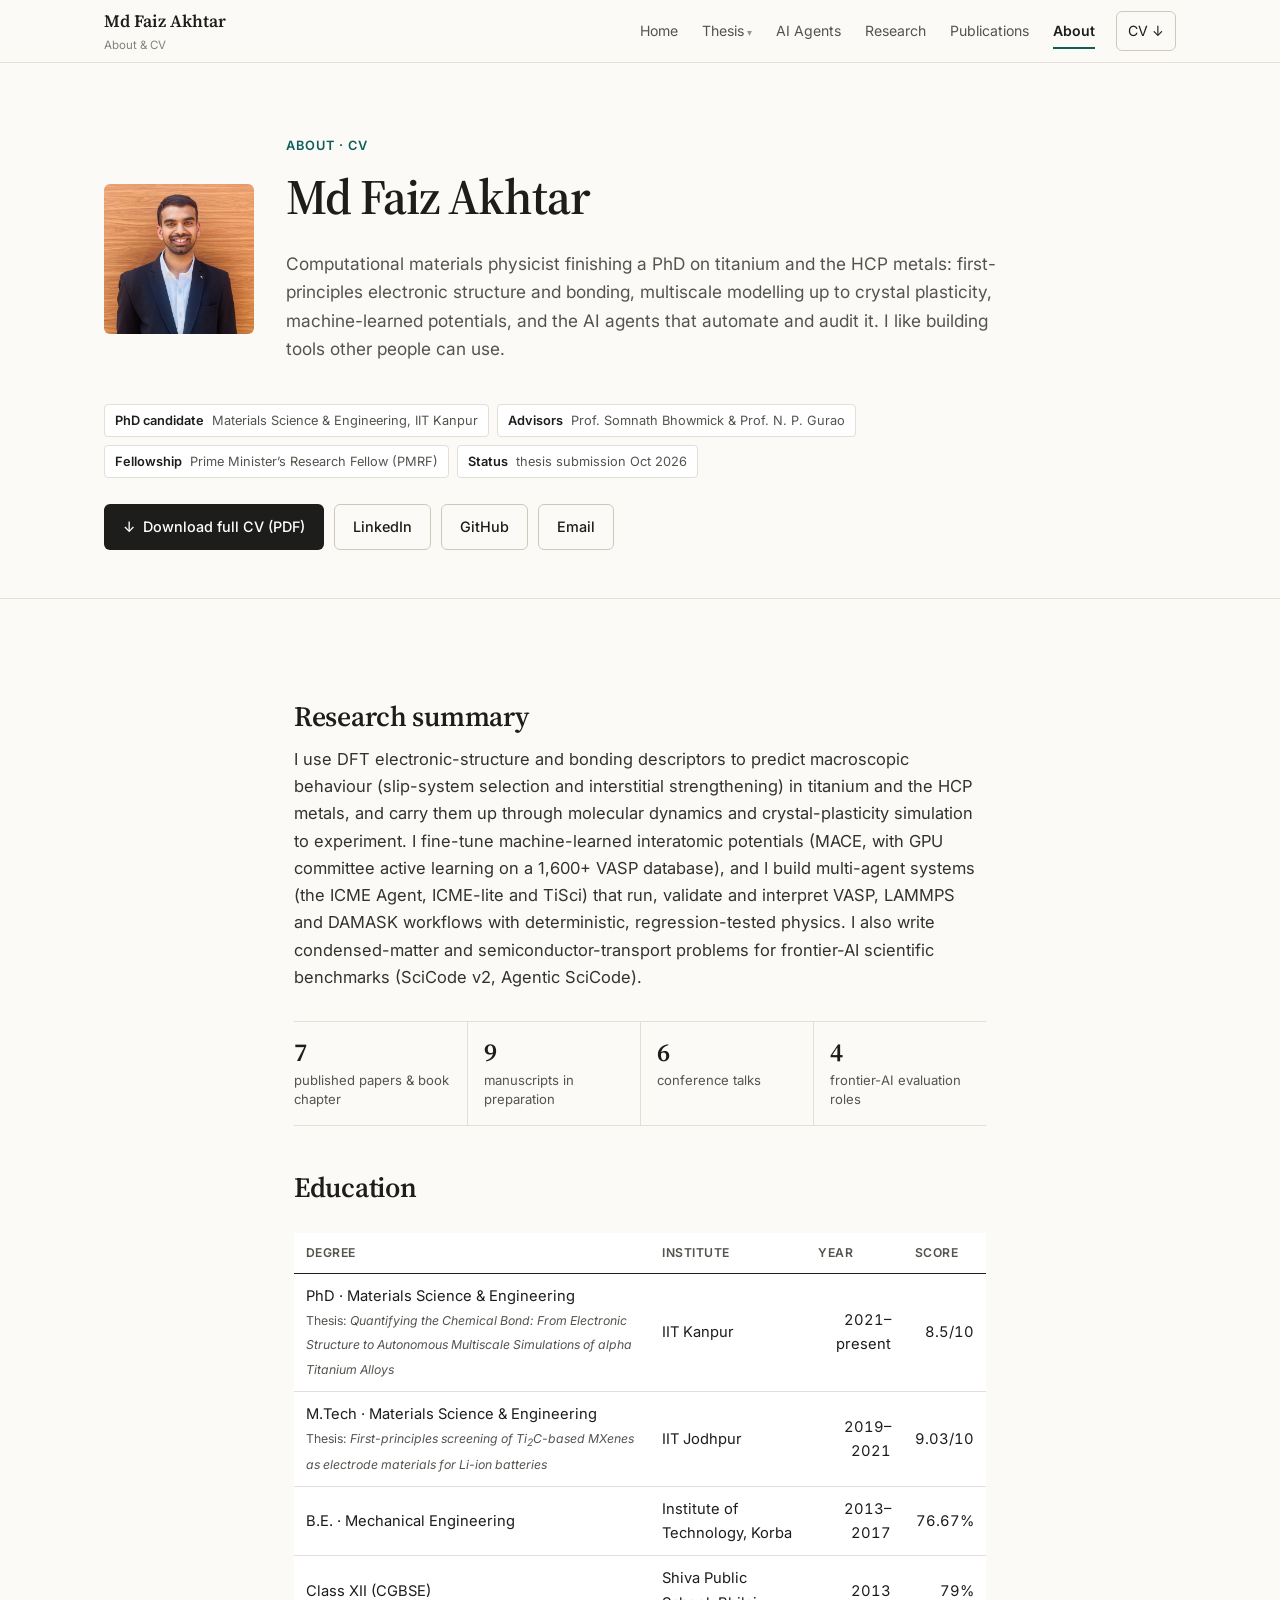
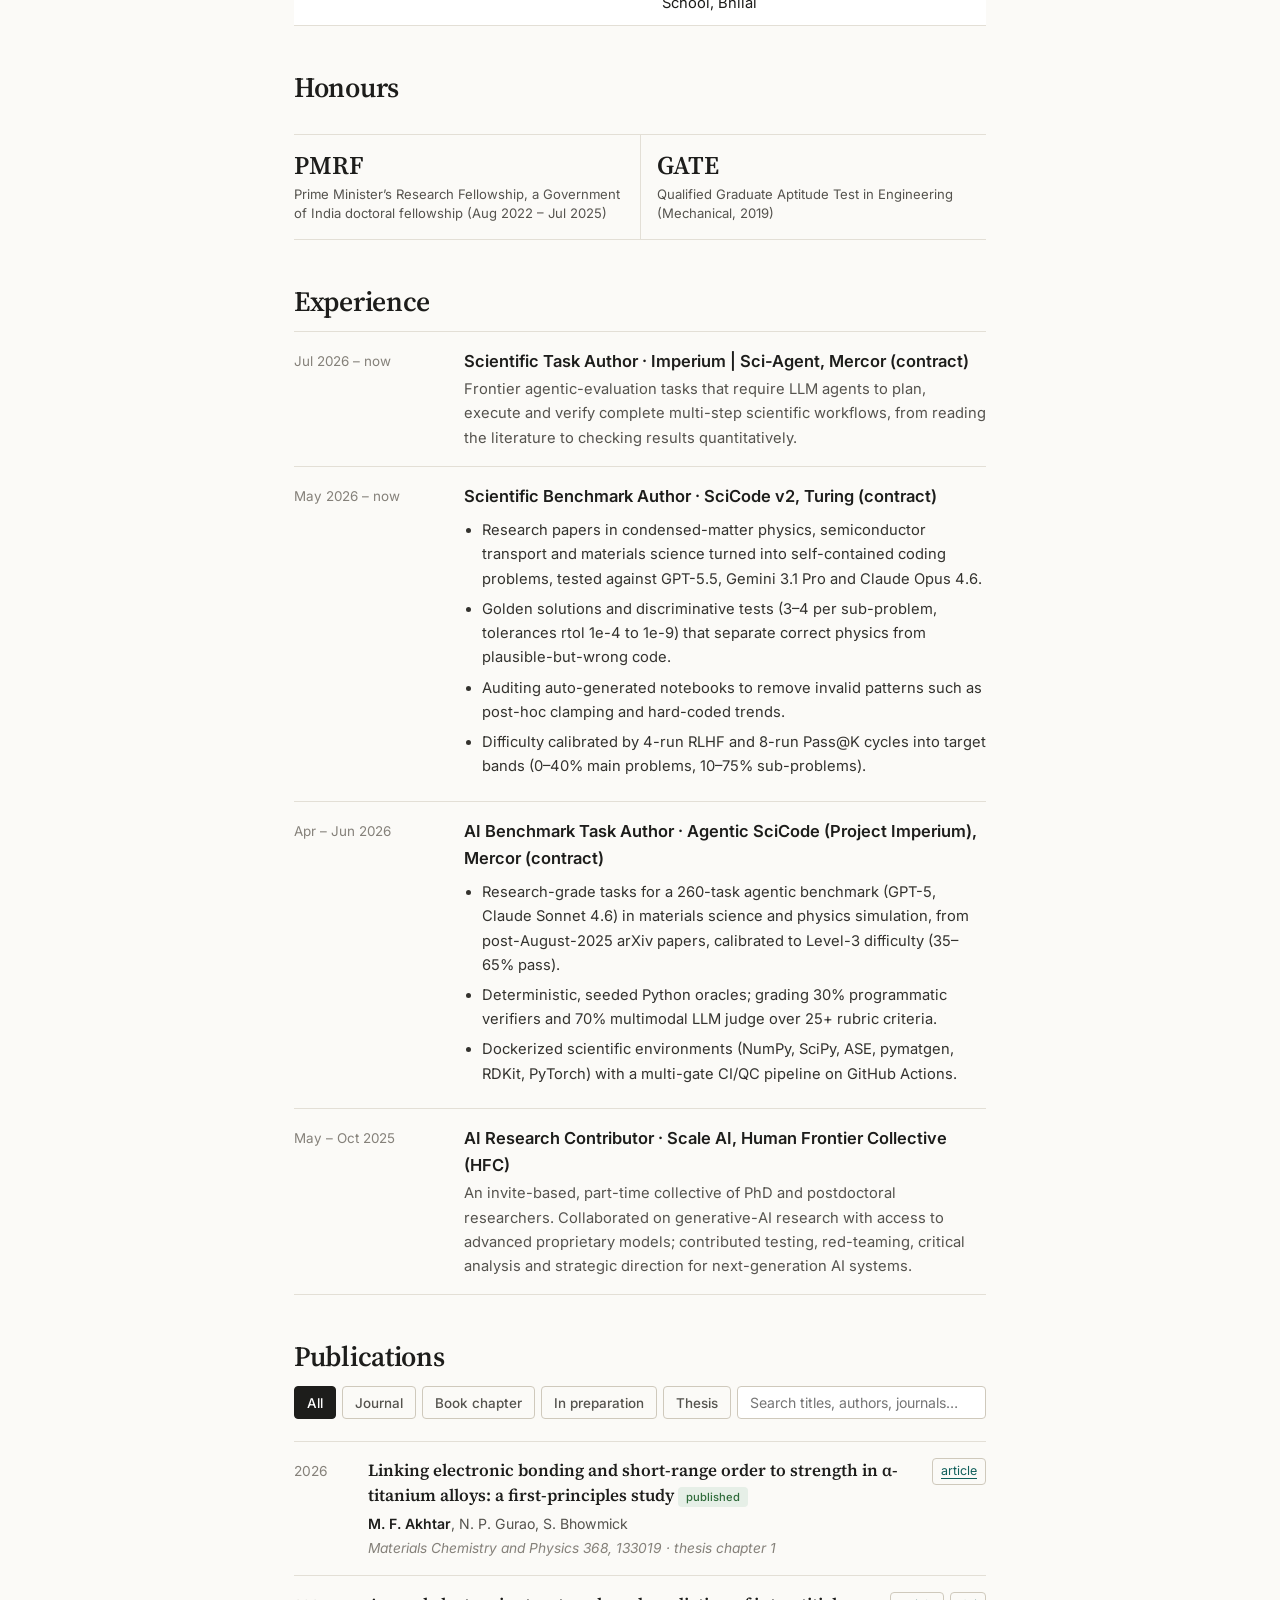
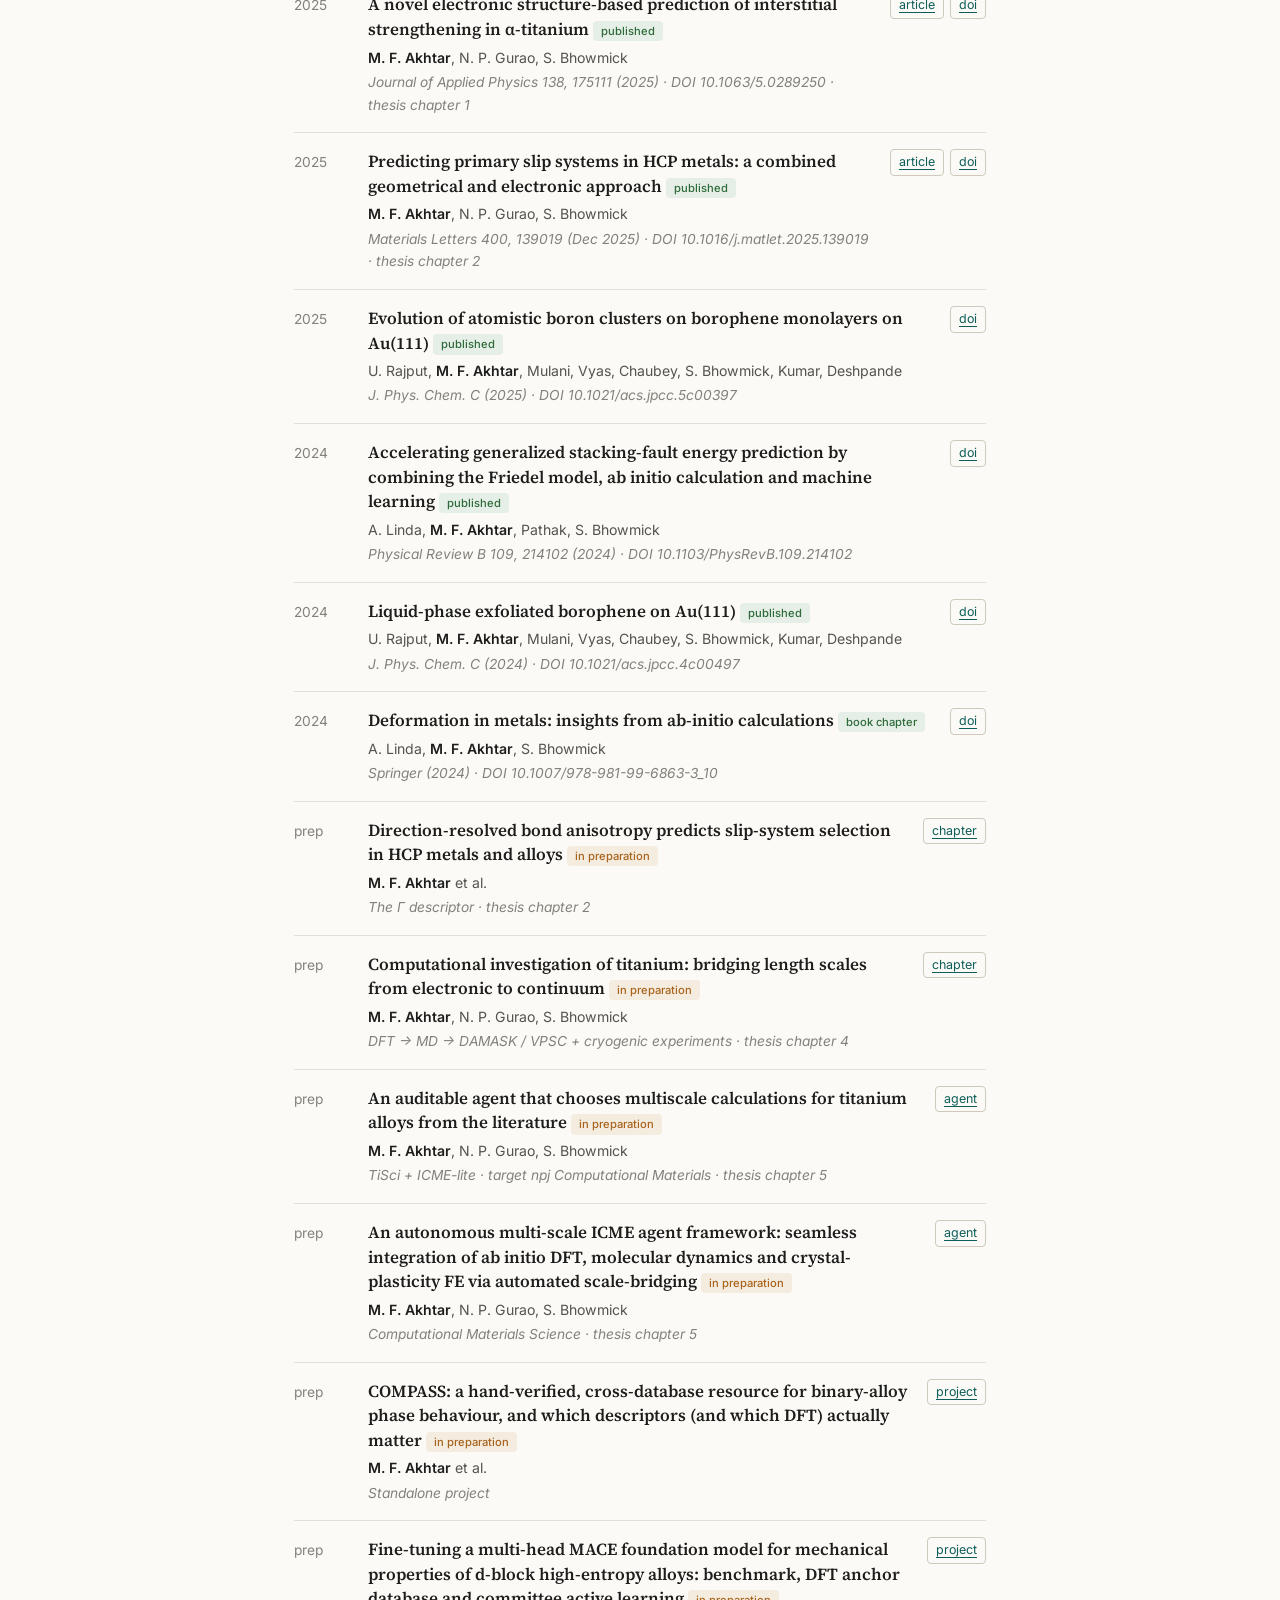
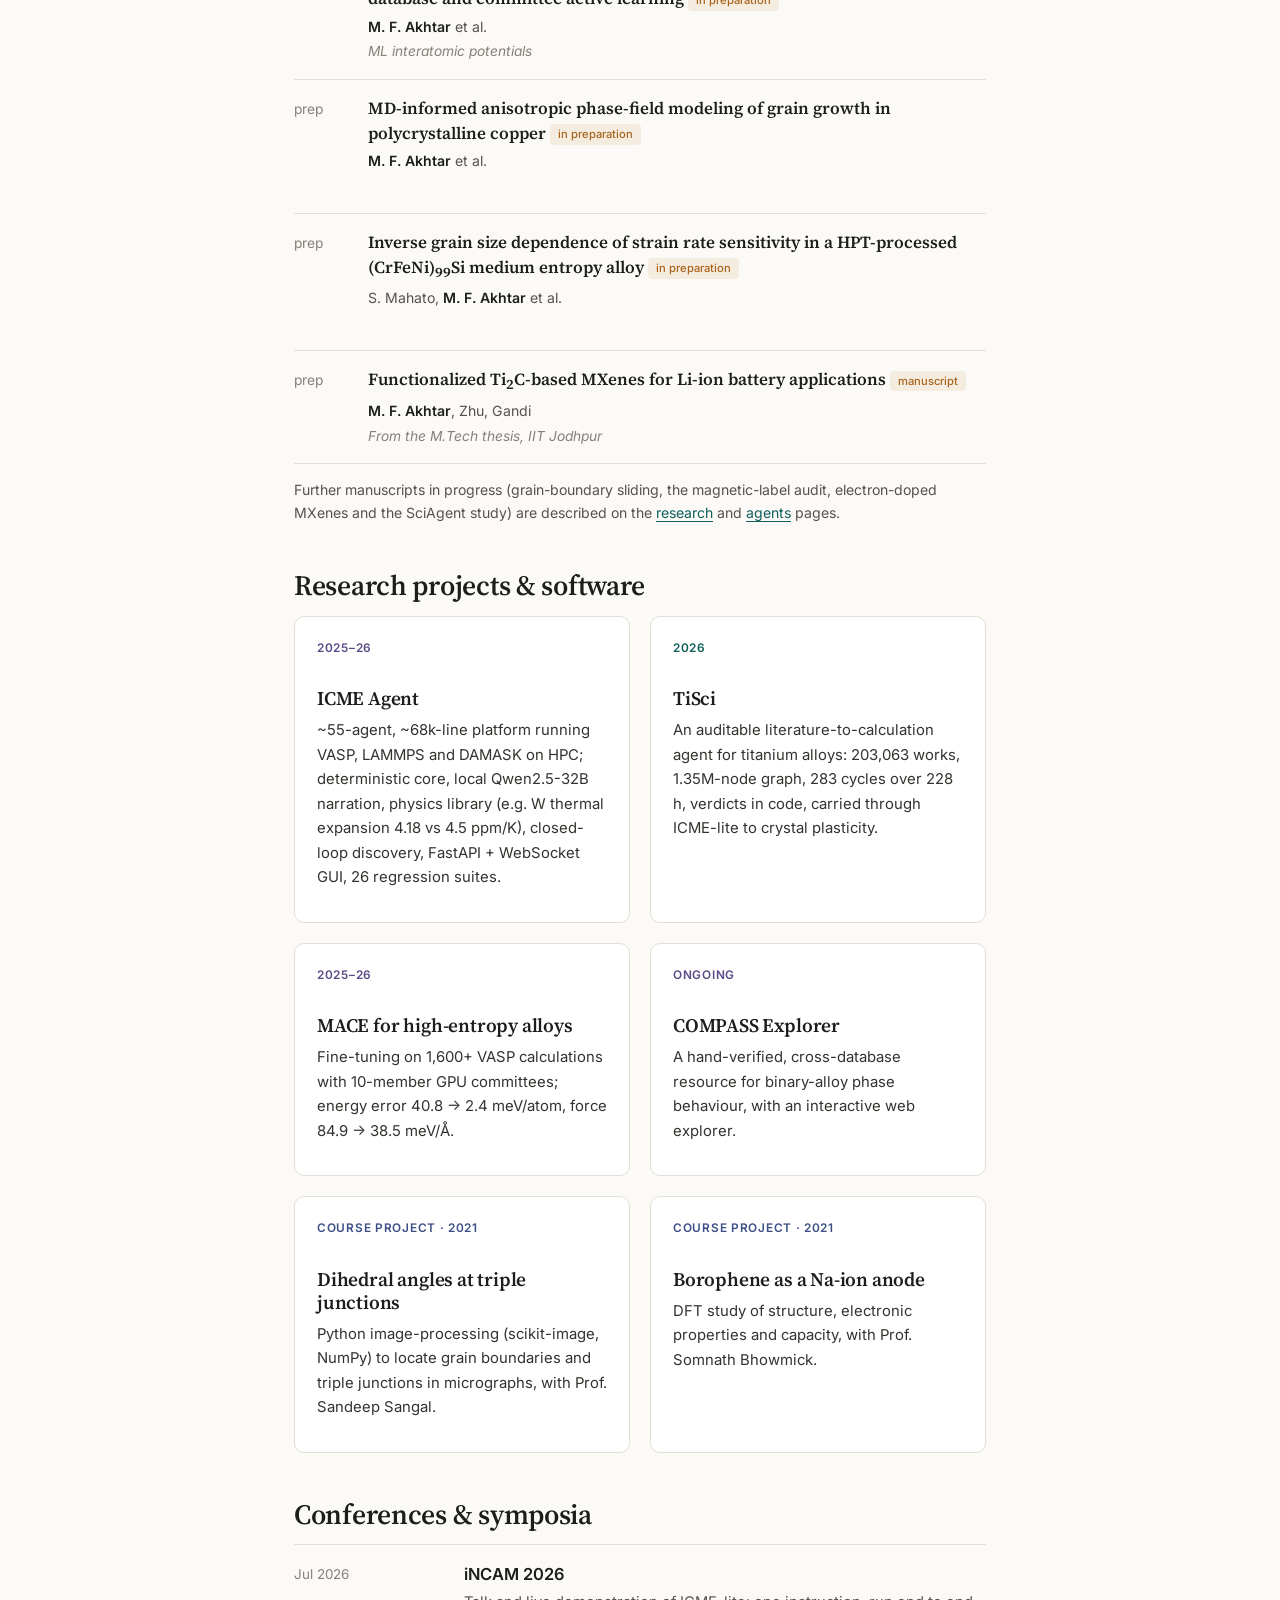
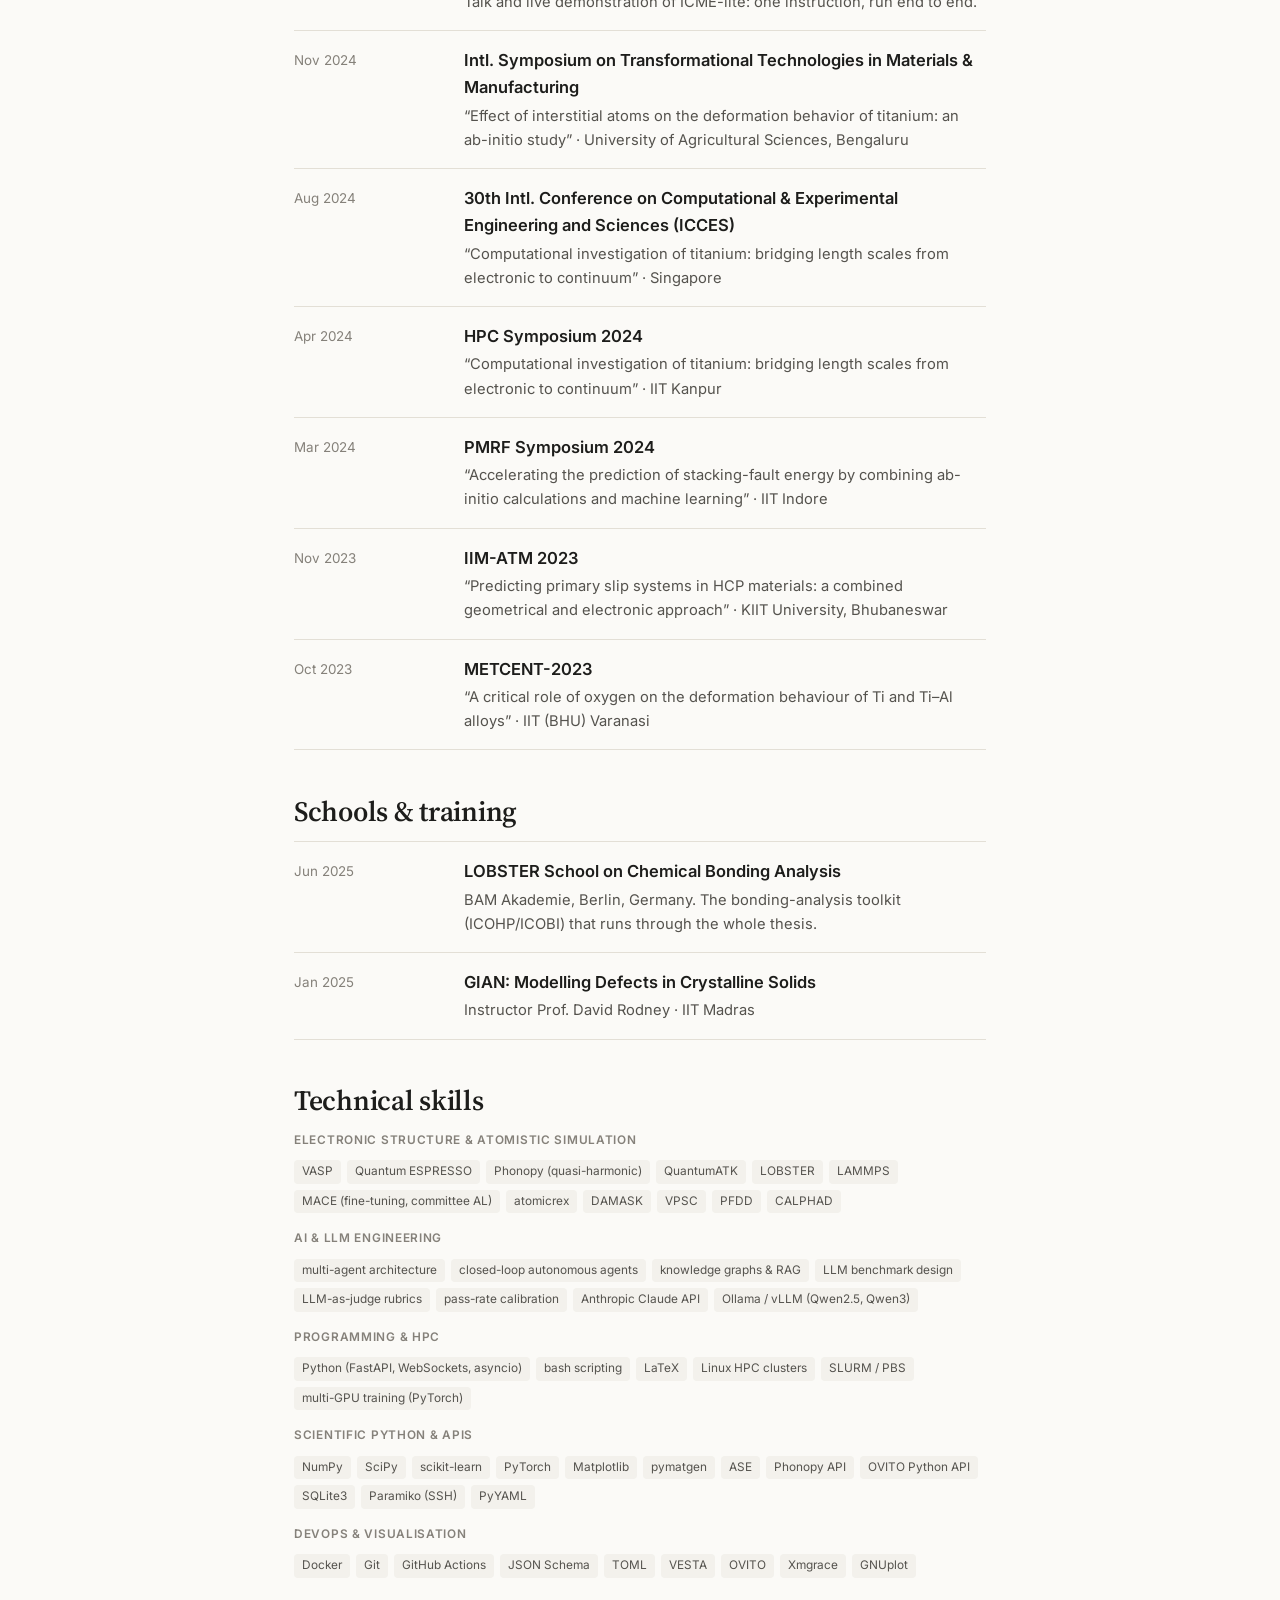
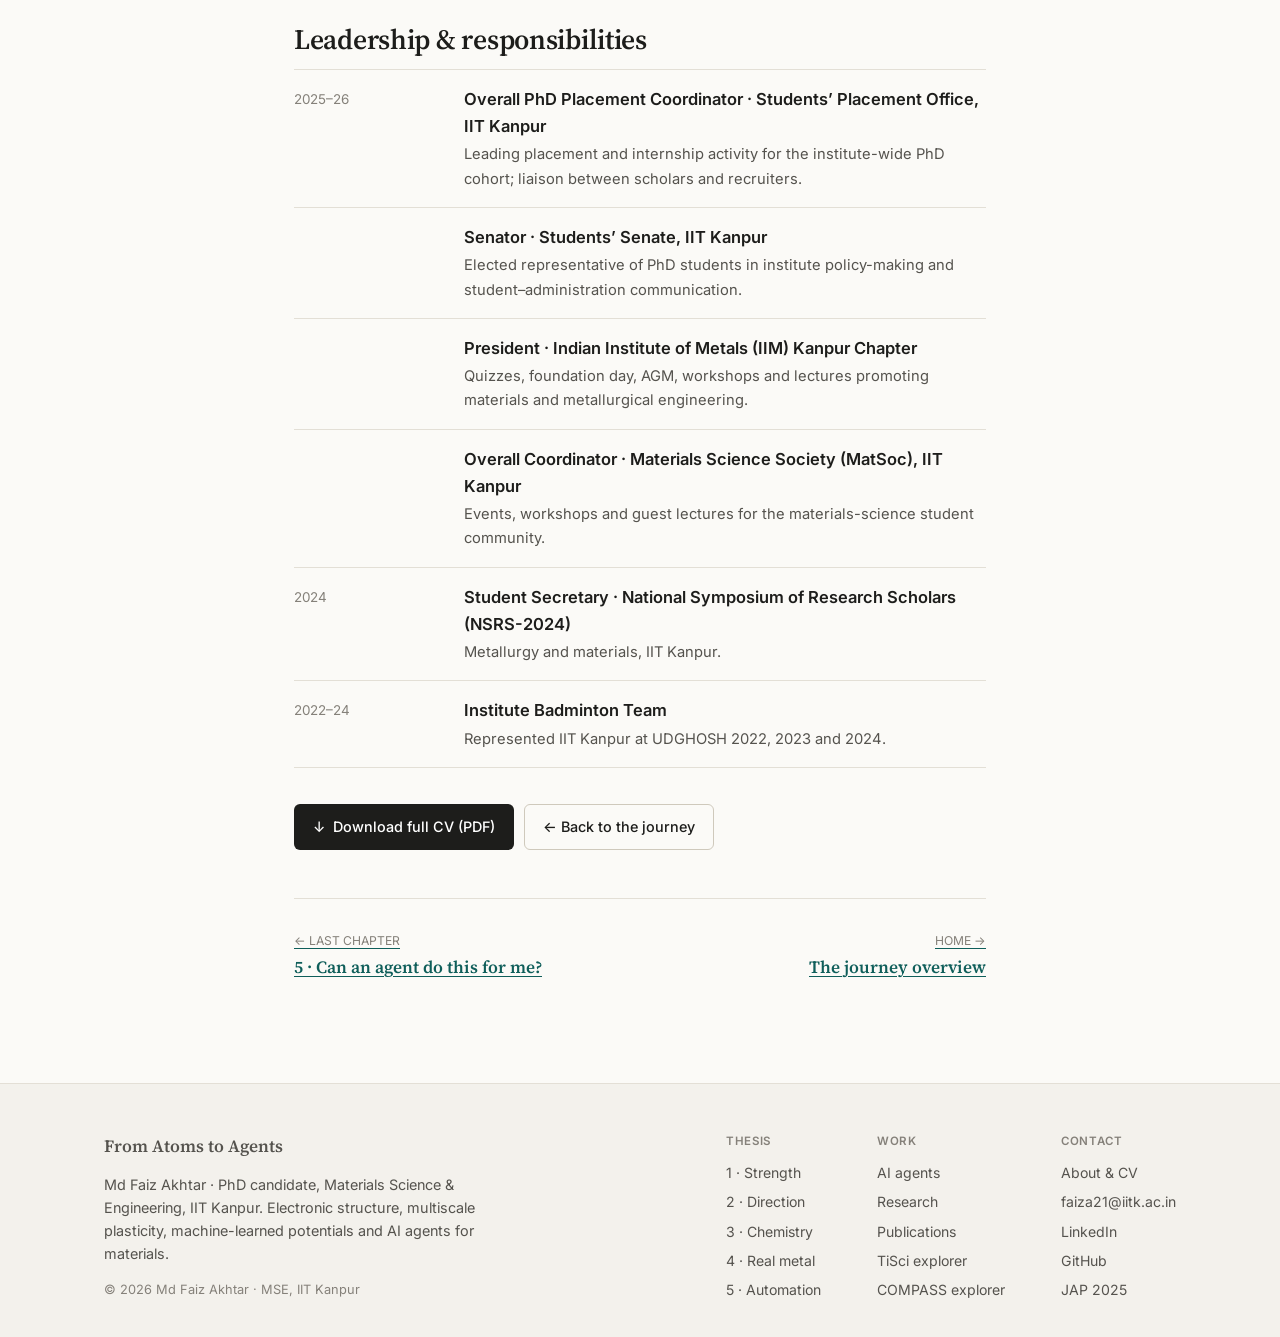
==== commit a3b6e8e9: "Redesign site in a plain editorial style and add examples of work Light theme with serif headings, a" ====
--- a/about.html
+++ b/about.html
@@ -3,21 +3,20 @@
 <head>
 <meta charset="utf-8">
 <meta name="viewport" content="width=device-width, initial-scale=1">
-<title>About & CV — Md Faiz Akhtar</title>
-<meta name="description" content="Md Faiz Akhtar — computational materials physicist, IIT Kanpur. Education, experience, publications, talks, skills and CV.">
-<meta property="og:title" content="About & CV — Md Faiz Akhtar">
-<meta property="og:description" content="Md Faiz Akhtar — computational materials physicist, IIT Kanpur. Education, experience, publications, talks, skills and CV.">
+<title>About and CV | Md Faiz Akhtar</title>
+<meta name="description" content="Md Faiz Akhtar, computational materials physicist, IIT Kanpur. Education, experience, publications, talks, skills and CV.">
+<meta property="og:title" content="About and CV | Md Faiz Akhtar">
+<meta property="og:description" content="Md Faiz Akhtar, computational materials physicist, IIT Kanpur. Education, experience, publications, talks, skills and CV.">
 <meta property="og:type" content="website">
-<meta name="theme-color" content="#06080f">
+<meta name="theme-color" content="#fbfaf7">
 <link rel="preconnect" href="https://fonts.googleapis.com">
 <link rel="preconnect" href="https://fonts.gstatic.com" crossorigin>
-<link href="https://fonts.googleapis.com/css2?family=Inter:wght@400;500;600;700;800&family=JetBrains+Mono:wght@400;500;700&family=Space+Grotesk:wght@500;600;700&display=swap" rel="stylesheet">
+<link href="https://fonts.googleapis.com/css2?family=Inter:wght@400;500;600;700&family=JetBrains+Mono:wght@400;500&family=Source+Serif+4:ital,opsz,wght@0,8..60,400;0,8..60,600;1,8..60,400&display=swap" rel="stylesheet">
 <link rel="stylesheet" href="css/style.css">
-<link rel="icon" href="data:image/svg+xml,<svg xmlns='http://www.w3.org/2000/svg' viewBox='0 0 100 100'><circle cx='50' cy='50' r='40' fill='none' stroke='%232dd4bf' stroke-width='6'/><circle cx='50' cy='50' r='9' fill='%232dd4bf'/></svg>">
+<link rel="icon" href="data:image/svg+xml,<svg xmlns='http://www.w3.org/2000/svg' viewBox='0 0 100 100'><circle cx='50' cy='50' r='40' fill='none' stroke='%230f5e5a' stroke-width='6'/><circle cx='50' cy='50' r='9' fill='%230f5e5a'/></svg>">
 <style>:root{--ac:var(--teal)}</style>
 </head>
 <body>
-<div id="progress"></div>
 <nav class="nav">
   <div class="wrap">
     <a class="brand" href="index.html"><span class="dot"></span><span>Md Faiz Akhtar<small>About &amp; CV</small></span></a>
@@ -45,7 +44,7 @@
 <header class="ch-hero" style="--ac:var(--teal)">
   <div class="wrap">
     <div class="profile">
-      <div class="avatar">FA</div>
+      <div class="avatar"><img src="assets/img/faiz.jpg" alt="Md Faiz Akhtar" width="150" height="150"></div>
       <div>
         <div class="ch-kicker">About &middot; CV</div>
         <h1>Md Faiz Akhtar</h1>
@@ -58,7 +57,7 @@
       <span class="chip"><b>PhD candidate</b> &nbsp;Materials Science &amp; Engineering, IIT Kanpur</span>
       <span class="chip"><b>Advisors</b> &nbsp;Prof. Somnath Bhowmick &amp; Prof. N. P. Gurao</span>
       <span class="chip"><b>Fellowship</b> &nbsp;Prime Minister&rsquo;s Research Fellow (PMRF)</span>
-      <span class="chip"><b>Status</b> &nbsp;thesis submission Oct 2026 &middot; available to start immediately</span>
+      <span class="chip"><b>Status</b> &nbsp;thesis submission Oct 2026</span>
     </div>
     <div class="cta" style="justify-content:flex-start;margin-top:26px">
       <a class="btn btn-primary" href="assets/Md_Faiz_Akhtar_CV.pdf" target="_blank" rel="noopener">&#8595;&nbsp; Download full CV (PDF)</a>
@@ -77,10 +76,10 @@
 <article class="prose section">
 
   <h2 class="reveal" id="summary">Research summary</h2>
-  <p class="reveal">I use DFT electronic-structure and bonding descriptors to predict macroscopic behaviour &mdash; slip-system
-    selection and interstitial strengthening &mdash; in titanium and the HCP metals, and carry them up through molecular dynamics
+  <p class="reveal">I use DFT electronic-structure and bonding descriptors to predict macroscopic behaviour (slip-system
+    selection and interstitial strengthening) in titanium and the HCP metals, and carry them up through molecular dynamics
     and crystal-plasticity simulation to experiment. I fine-tune machine-learned interatomic potentials (MACE, with GPU committee
-    active learning on a 1,600+ VASP database), and I build multi-agent systems &mdash; the ICME Agent, ICME-lite and TiSci &mdash;
+    active learning on a 1,600+ VASP database), and I build multi-agent systems (the ICME Agent, ICME-lite and TiSci)
     that run, validate and interpret VASP, LAMMPS and DAMASK workflows with deterministic, regression-tested physics. I also write
     condensed-matter and semiconductor-transport problems for frontier-AI scientific benchmarks (SciCode&nbsp;v2, Agentic SciCode).</p>
   <div class="kpis reveal">
@@ -107,7 +106,7 @@
   <!-- HONOURS -->
   <h2 class="reveal" id="honours">Honours</h2>
   <div class="kpis reveal">
-    <div class="kpi"><div class="n">PMRF</div><div class="l">Prime Minister&rsquo;s Research Fellowship &mdash; India&rsquo;s most prestigious doctoral fellowship (Aug 2022 &ndash; Jul 2025)</div></div>
+    <div class="kpi"><div class="n">PMRF</div><div class="l">Prime Minister&rsquo;s Research Fellowship, a Government of India doctoral fellowship (Aug 2022 &ndash; Jul 2025)</div></div>
     <div class="kpi"><div class="n">GATE</div><div class="l">Qualified Graduate Aptitude Test in Engineering (Mechanical, 2019)</div></div>
   </div>
 
@@ -125,7 +124,7 @@
       <ul><li>Research-grade tasks for a 260-task agentic benchmark (GPT-5, Claude Sonnet 4.6) in materials science and physics simulation, from post-August-2025 arXiv papers, calibrated to Level-3 difficulty (35&ndash;65% pass).</li>
       <li>Deterministic, seeded Python oracles; grading 30% programmatic verifiers and 70% multimodal LLM judge over 25+ rubric criteria.</li>
       <li>Dockerized scientific environments (NumPy, SciPy, ASE, pymatgen, RDKit, PyTorch) with a multi-gate CI/QC pipeline on GitHub Actions.</li></ul></div></div>
-    <div class="cv-row"><div class="w">May &ndash; Oct 2025</div><div><div class="t">AI Research Contributor &middot; Scale AI &mdash; Human Frontier Collective (HFC)</div>
+    <div class="cv-row"><div class="w">May &ndash; Oct 2025</div><div><div class="t">AI Research Contributor &middot; Scale AI, Human Frontier Collective (HFC)</div>
       <div class="m">An invite-based, part-time collective of PhD and postdoctoral researchers. Collaborated on generative-AI research with access to advanced proprietary models; contributed testing, red-teaming, critical analysis and strategic direction for next-generation AI systems.</div></div></div>
   </div>
 
@@ -153,8 +152,8 @@
     <div class="pubitem" data-cat="prep"><div class="yr">prep</div><div><div class="tt">Inverse grain size dependence of strain rate sensitivity in a HPT-processed (CrFeNi)<sub>99</sub>Si medium entropy alloy <span class="badge prep">in preparation</span></div><div class="au">S. Mahato, <b>M. F. Akhtar</b> et al.</div><div class="vn">&nbsp;</div></div><div class="lk"></div></div>
     <div class="pubitem" data-cat="prep"><div class="yr">prep</div><div><div class="tt">Functionalized Ti<sub>2</sub>C-based MXenes for Li-ion battery applications <span class="badge prep">manuscript</span></div><div class="au"><b>M. F. Akhtar</b>, Zhu, Gandi</div><div class="vn">From the M.Tech thesis, IIT Jodhpur</div></div><div class="lk"></div></div>
   </div>
-  <p class="reveal" style="color:var(--muted);font-size:.88rem;margin-top:14px">Further manuscripts in progress &mdash; grain-boundary sliding,
-    the magnetic-label audit, electron-doped MXenes and the SciAgent study &mdash; are described on the <a href="research.html" style="color:var(--teal)">research</a>
+  <p class="reveal" style="color:var(--muted);font-size:.88rem;margin-top:14px">Further manuscripts in progress (grain-boundary sliding,
+    the magnetic-label audit, electron-doped MXenes and the SciAgent study) are described on the <a href="research.html" style="color:var(--teal)">research</a>
     and <a href="agents.html" style="color:var(--teal)">agents</a> pages.</p>
 
   <!-- PROJECTS -->
@@ -183,7 +182,7 @@
   <!-- SCHOOLS -->
   <h2 class="reveal" id="schools">Schools &amp; training</h2>
   <div class="cv-list reveal">
-    <div class="cv-row"><div class="w">Jun 2025</div><div><div class="t">LOBSTER School on Chemical Bonding Analysis</div><div class="m">BAM Akademie, Berlin, Germany &mdash; the bonding-analysis toolkit (ICOHP/ICOBI) that runs through the whole thesis.</div></div></div>
+    <div class="cv-row"><div class="w">Jun 2025</div><div><div class="t">LOBSTER School on Chemical Bonding Analysis</div><div class="m">BAM Akademie, Berlin, Germany. The bonding-analysis toolkit (ICOHP/ICOBI) that runs through the whole thesis.</div></div></div>
     <div class="cv-row"><div class="w">Jan 2025</div><div><div class="t">GIAN: Modelling Defects in Crystalline Solids</div><div class="m">Instructor Prof. David Rodney &middot; IIT Madras</div></div></div>
   </div>
 
@@ -206,9 +205,9 @@
   <h2 class="reveal" id="leadership">Leadership &amp; responsibilities</h2>
   <div class="cv-list reveal">
     <div class="cv-row"><div class="w">2025&ndash;26</div><div><div class="t">Overall PhD Placement Coordinator &middot; Students&rsquo; Placement Office, IIT Kanpur</div><div class="m">Leading placement and internship activity for the institute-wide PhD cohort; liaison between scholars and recruiters.</div></div></div>
-    <div class="cv-row"><div class="w">&mdash;</div><div><div class="t">Senator &middot; Students&rsquo; Senate, IIT Kanpur</div><div class="m">Elected representative of PhD students in institute policy-making and student&ndash;administration communication.</div></div></div>
-    <div class="cv-row"><div class="w">&mdash;</div><div><div class="t">President &middot; Indian Institute of Metals (IIM) Kanpur Chapter</div><div class="m">Quizzes, foundation day, AGM, workshops and lectures promoting materials and metallurgical engineering.</div></div></div>
-    <div class="cv-row"><div class="w">&mdash;</div><div><div class="t">Overall Coordinator &middot; Materials Science Society (MatSoc), IIT Kanpur</div><div class="m">Events, workshops and guest lectures for the materials-science student community.</div></div></div>
+    <div class="cv-row"><div class="w"></div><div><div class="t">Senator &middot; Students&rsquo; Senate, IIT Kanpur</div><div class="m">Elected representative of PhD students in institute policy-making and student&ndash;administration communication.</div></div></div>
+    <div class="cv-row"><div class="w"></div><div><div class="t">President &middot; Indian Institute of Metals (IIM) Kanpur Chapter</div><div class="m">Quizzes, foundation day, AGM, workshops and lectures promoting materials and metallurgical engineering.</div></div></div>
+    <div class="cv-row"><div class="w"></div><div><div class="t">Overall Coordinator &middot; Materials Science Society (MatSoc), IIT Kanpur</div><div class="m">Events, workshops and guest lectures for the materials-science student community.</div></div></div>
     <div class="cv-row"><div class="w">2024</div><div><div class="t">Student Secretary &middot; National Symposium of Research Scholars (NSRS-2024)</div><div class="m">Metallurgy and materials, IIT Kanpur.</div></div></div>
     <div class="cv-row"><div class="w">2022&ndash;24</div><div><div class="t">Institute Badminton Team</div><div class="m">Represented IIT Kanpur at UDGHOSH 2022, 2023 and 2024.</div></div></div>
   </div>
--- a/css/style.css
+++ b/css/style.css
@@ -1,588 +1,449 @@
 /* =========================================================
-   From Atoms to Agents — Md Faiz Akhtar
-   MSE, IIT Kanpur · plain CSS, no build step.
+   Md Faiz Akhtar · MSE, IIT Kanpur
+   Plain CSS, no build step. Light, print-like theme.
    ========================================================= */
 
 :root{
-  --ink:#06080f;
-  --ink-2:#0b0f1a;
-  --surface:#0f1524;
-  --surface-2:#141c30;
-  --glass:rgba(20,28,48,.55);
-  --line:#1e2a44;
-  --line-2:#2a3a5c;
-  --text:#e9edf6;
-  --muted:#9aa6bf;
-  --muted-2:#6c7894;
-
-  --teal:#2dd4bf;
-  --violet:#8b5cf6;
-  --indigo:#818cf8;
-  --amber:#f5a524;
-  --rose:#fb7185;
-  --sky:#38bdf8;
-  --green:#34d399;
-
-  /* per-chapter accents */
-  --c1:#f5a524;   /* strength  */
-  --c2:#2dd4bf;   /* direction */
-  --c3:#a78bfa;   /* chemistry */
-  --c4:#fb7185;   /* real metal*/
-  --c5:#38bdf8;   /* automation*/
+  --ink:#fbfaf7;          /* page */
+  --ink-2:#f3f1ec;        /* sunk panels */
+  --surface:#ffffff;      /* cards */
+  --surface-2:#f6f4ef;
+  --glass:#ffffff;
+  --line:#e3dfd6;
+  --line-2:#cfc9bc;
+  --text:#1d1d1b;
+  --muted:#55534e;
+  --muted-2:#85817a;
+
+  --teal:#0f5e5a;
+  --violet:#5b4a86;
+  --indigo:#3d4f86;
+  --amber:#a8641c;
+  --rose:#9b2f3f;
+  --sky:#1f5c8a;
+  --green:#2f6b3a;
+
+  /* per-chapter accents, muted */
+  --c1:#b5542c;
+  --c2:#0f5e5a;
+  --c3:#5b4a86;
+  --c4:#9b2f3f;
+  --c5:#1f5c8a;
 
   --ac:var(--teal);
   --accent:var(--teal);
   --accent-2:var(--indigo);
-  --grad:linear-gradient(110deg,var(--teal) 0%,var(--indigo) 50%,var(--violet) 100%);
-
-  --maxw:1180px;
-  --radius:18px;
-  --shadow:0 24px 60px -24px rgba(0,0,0,.8);
+  --grad:var(--teal);
+
+  --maxw:1120px;
+  --radius:10px;
+  --shadow:0 1px 2px rgba(30,25,15,.05),0 8px 24px -16px rgba(30,25,15,.18);
   --font:'Inter',system-ui,-apple-system,Segoe UI,Roboto,Helvetica,Arial,sans-serif;
-  --display:'Space Grotesk','Inter',system-ui,sans-serif;
+  --display:'Source Serif 4','Source Serif Pro',Georgia,'Times New Roman',serif;
   --mono:'JetBrains Mono',ui-monospace,SFMono-Regular,Menlo,monospace;
 }
 
 *{box-sizing:border-box}
-html{scroll-behavior:smooth;scroll-padding-top:84px}
-body{
-  margin:0;font-family:var(--font);background:var(--ink);color:var(--text);
-  line-height:1.7;-webkit-font-smoothing:antialiased;overflow-x:hidden;
-}
-::selection{background:rgba(45,212,191,.35);color:#fff}
+html{scroll-behavior:smooth;scroll-padding-top:80px}
+body{margin:0;font-family:var(--font);background:var(--ink);color:var(--text);line-height:1.65;
+  -webkit-font-smoothing:antialiased;overflow-x:hidden;font-size:16.5px}
+::selection{background:#d9e8e6}
 a{color:inherit;text-decoration:none}
 img{max-width:100%;display:block}
-h1,h2,h3,h4{line-height:1.15;margin:0 0 .4em;font-weight:700;letter-spacing:-.025em;font-family:var(--display)}
-p{margin:0 0 1.1em}
-code,kbd{font-family:var(--mono);font-size:.88em;background:var(--surface-2);border:1px solid var(--line);
-  padding:1px 6px;border-radius:6px;color:#dbe4f5}
-
-/* ---------- living background ---------- */
-body::before{
-  content:"";position:fixed;inset:-20%;z-index:-3;pointer-events:none;
-  background:
-    radial-gradient(40% 35% at 78% 8%, rgba(45,212,191,.13), transparent 70%),
-    radial-gradient(38% 40% at 8% 92%, rgba(139,92,246,.13), transparent 70%),
-    radial-gradient(30% 30% at 50% 50%, rgba(56,189,248,.05), transparent 70%);
-  animation:aurora 28s ease-in-out infinite alternate;
-}
-body::after{
-  content:"";position:fixed;inset:0;z-index:-2;opacity:.4;pointer-events:none;
-  background-image:radial-gradient(rgba(255,255,255,.07) 1px, transparent 1px);
-  background-size:44px 44px;
-  mask-image:radial-gradient(ellipse at 50% 0%, black 20%, transparent 75%);
-  -webkit-mask-image:radial-gradient(ellipse at 50% 0%, black 20%, transparent 75%);
-}
-@keyframes aurora{
-  0%{transform:translate3d(0,0,0) rotate(0deg)}
-  50%{transform:translate3d(-4%,3%,0) rotate(4deg)}
-  100%{transform:translate3d(3%,-2%,0) rotate(-3deg)}
-}
+h1,h2,h3,h4{line-height:1.2;margin:0 0 .45em;font-weight:600;letter-spacing:-.01em;font-family:var(--display)}
+p{margin:0 0 1.05em}
+code,kbd{font-family:var(--mono);font-size:.86em;background:var(--ink-2);border:1px solid var(--line);padding:1px 5px;border-radius:4px;color:var(--text)}
 
 .wrap{max-width:var(--maxw);margin:0 auto;padding:0 24px}
 
 /* ---------- nav ---------- */
-.nav{
-  position:sticky;top:0;z-index:50;
-  backdrop-filter:saturate(160%) blur(14px);-webkit-backdrop-filter:saturate(160%) blur(14px);
-  background:rgba(6,8,15,.66);border-bottom:1px solid rgba(42,58,92,.55);
-  transition:background .3s, box-shadow .3s;
-}
-.nav.scrolled{background:rgba(6,8,15,.88);box-shadow:0 10px 30px -18px rgba(0,0,0,.9)}
-.nav .wrap{display:flex;align-items:center;justify-content:space-between;height:66px;gap:18px}
-.brand{display:flex;align-items:center;gap:11px;font-weight:700;letter-spacing:-.01em;font-family:var(--display)}
-.brand .dot{
-  width:14px;height:14px;border-radius:50%;flex:0 0 auto;position:relative;
-  background:radial-gradient(circle at 30% 30%, #fff, var(--teal) 45%, var(--violet));
-  box-shadow:0 0 16px var(--teal);
-}
-.brand .dot::after{content:"";position:absolute;inset:-6px;border-radius:50%;border:1px solid rgba(45,212,191,.45);
-  animation:orbit 3.2s ease-in-out infinite}
-@keyframes orbit{0%,100%{transform:scale(.8);opacity:.9}50%{transform:scale(1.25);opacity:.15}}
-.brand small{display:block;font-weight:500;font-size:.68rem;color:var(--muted);letter-spacing:.03em;font-family:var(--font)}
+.nav{position:sticky;top:0;z-index:50;background:rgba(251,250,247,.94);border-bottom:1px solid var(--line);
+  backdrop-filter:blur(8px);-webkit-backdrop-filter:blur(8px)}
+.nav .wrap{display:flex;align-items:center;justify-content:space-between;height:62px;gap:18px}
+.brand{display:flex;align-items:center;gap:10px;font-weight:600;font-family:var(--display);font-size:1.08rem}
+.brand .dot{display:none}
+.brand small{display:block;font-weight:400;font-size:.72rem;color:var(--muted-2);font-family:var(--font);letter-spacing:0}
 .nav-links{display:flex;gap:2px;align-items:center;flex-wrap:wrap}
-.nav-links a{
-  font-size:.83rem;color:var(--muted);padding:8px 12px;border-radius:10px;
-  transition:.2s;font-weight:500;position:relative;
-}
-.nav-links a:hover{color:var(--text);background:rgba(255,255,255,.04)}
-.nav-links a.active{color:#fff}
-.nav-links a.active::after{content:"";position:absolute;left:12px;right:12px;bottom:3px;height:2px;border-radius:2px;background:var(--grad)}
-.nav-links .nav-cv{border:1px solid var(--line-2);color:var(--text);margin-left:6px}
-.nav-links .nav-cv:hover{border-color:var(--teal);background:rgba(45,212,191,.08)}
+.nav-links a{font-size:.88rem;color:var(--muted);padding:7px 11px;border-radius:6px;transition:color .15s;position:relative}
+.nav-links a:hover{color:var(--text)}
+.nav-links a.active{color:var(--text);font-weight:600}
+.nav-links a.active::after{content:"";position:absolute;left:11px;right:11px;bottom:1px;height:2px;background:var(--teal)}
+.nav-links .nav-cv{border:1px solid var(--line-2);color:var(--text);margin-left:8px}
+.nav-links .nav-cv:hover{border-color:var(--text)}
 .dd{position:relative}
-.dd > a::after{content:" ▾";font-size:.7em;opacity:.7}
-.dd-menu{
-  position:absolute;top:calc(100% + 8px);left:-8px;min-width:270px;padding:8px;
-  background:rgba(11,15,26,.97);border:1px solid var(--line-2);border-radius:14px;box-shadow:var(--shadow);
-  opacity:0;visibility:hidden;transform:translateY(-6px);transition:.2s;
-}
-.dd:hover .dd-menu,.dd:focus-within .dd-menu{opacity:1;visibility:visible;transform:none}
-.dd-menu a{display:flex;gap:10px;align-items:center;padding:9px 12px;font-size:.85rem}
-.dd-menu a i{font-style:normal;font-family:var(--mono);font-size:.7rem;width:22px;height:22px;border-radius:7px;
-  display:grid;place-items:center;border:1px solid currentColor;flex:0 0 auto}
-.nav-toggle{display:none;background:none;border:0;color:var(--text);font-size:1.5rem;cursor:pointer}
-
-/* ---------- hero (home) ---------- */
-.hero{position:relative;min-height:calc(100vh - 66px);display:flex;align-items:center;padding:80px 0 70px;overflow:hidden}
-.hero canvas{position:absolute;inset:0;width:100%;height:100%;z-index:-1}
-.hero::after{content:"";position:absolute;left:0;right:0;bottom:0;height:160px;z-index:-1;
-  background:linear-gradient(to bottom,transparent,var(--ink))}
-.hero-grid{display:grid;grid-template-columns:1.25fr .9fr;gap:48px;align-items:center}
-.eyebrow{
-  display:inline-flex;align-items:center;gap:10px;font-family:var(--mono);font-size:.72rem;letter-spacing:.24em;
-  text-transform:uppercase;color:var(--teal);margin-bottom:24px;
-  border:1px solid rgba(45,212,191,.3);padding:7px 15px;border-radius:999px;background:rgba(45,212,191,.06);
-}
-.eyebrow .live{width:7px;height:7px;border-radius:50%;background:var(--green);box-shadow:0 0 0 0 rgba(52,211,153,.7);animation:ping 2s infinite}
-@keyframes ping{0%{box-shadow:0 0 0 0 rgba(52,211,153,.6)}80%,100%{box-shadow:0 0 0 10px rgba(52,211,153,0)}}
-.hero h1{
-  font-size:clamp(2.8rem,7.4vw,5.9rem);letter-spacing:-.045em;margin:0;line-height:1;
-}
-.grad-text{background:var(--grad);-webkit-background-clip:text;background-clip:text;color:transparent;
-  background-size:200% auto;animation:sheen 8s linear infinite}
-@keyframes sheen{to{background-position:200% center}}
-.hero .lede{max-width:640px;margin:26px 0 0;color:var(--muted);font-size:1.14rem}
+.dd > a::after{content:" ▾";font-size:.7em;opacity:.6}
+.dd-menu{position:absolute;top:calc(100% + 6px);left:-8px;min-width:280px;padding:6px;background:#fff;border:1px solid var(--line);
+  border-radius:8px;box-shadow:var(--shadow);opacity:0;visibility:hidden;transition:opacity .15s}
+.dd:hover .dd-menu,.dd:focus-within .dd-menu{opacity:1;visibility:visible}
+.dd-menu a{display:flex;gap:10px;align-items:center;padding:8px 10px;font-size:.86rem}
+.dd-menu a:hover{background:var(--ink-2)}
+.dd-menu a i{font-style:normal;font-family:var(--display);font-weight:600;font-size:.9rem;width:18px;flex:0 0 auto}
+.nav-toggle{display:none;background:none;border:0;color:var(--text);font-size:1.4rem;cursor:pointer}
+
+/* ---------- home intro ---------- */
+.hero{padding:72px 0 56px;border-bottom:1px solid var(--line)}
+.hero canvas,.scroll-cue,.ticker{display:none}
+.hero-grid{display:grid;grid-template-columns:1.35fr .65fr;gap:56px;align-items:center}
+.eyebrow{display:inline-block;font-size:.82rem;color:var(--muted);margin-bottom:18px}
+.eyebrow .live{display:none}
+.hero h1{font-size:clamp(2.3rem,5vw,3.5rem);letter-spacing:-.02em;margin:0;line-height:1.08;font-weight:600}
+.grad-text{color:var(--teal)}
+.hero .lede{max-width:640px;margin:22px 0 0;color:var(--muted);font-size:1.12rem;line-height:1.7}
 .hero .lede b{color:var(--text);font-weight:600}
-.rotator{display:inline-block;color:#fff;font-weight:600;border-bottom:2px solid var(--teal);min-width:7ch;transition:opacity .35s, transform .35s}
-.rotator.out{opacity:0;transform:translateY(8px)}
-.hero .by{margin-top:26px;color:var(--muted-2);font-size:.92rem;display:flex;gap:12px;align-items:center;flex-wrap:wrap}
+.rotator{color:var(--text);font-weight:600}
+.hero .by{margin-top:20px;color:var(--muted);font-size:.93rem;line-height:1.6}
 .hero .by b{color:var(--text);font-weight:600}
-.cta{display:inline-flex;gap:12px;margin-top:34px;flex-wrap:wrap}
-.btn{
-  display:inline-flex;align-items:center;gap:9px;padding:13px 22px;border-radius:12px;
-  font-weight:600;font-size:.92rem;transition:transform .22s, box-shadow .22s, background .22s, border-color .22s;
-  border:1px solid transparent;cursor:pointer;font-family:var(--font);
-}
-.btn-primary{background:var(--grad);color:#05121a;background-size:160% auto}
-.btn-primary:hover{transform:translateY(-2px);box-shadow:0 16px 34px -12px rgba(45,212,191,.55);background-position:right center}
-.btn-ghost{border-color:var(--line-2);color:var(--text);background:rgba(255,255,255,.02)}
-.btn-ghost:hover{background:var(--surface);border-color:var(--teal);transform:translateY(-2px)}
-
-/* hero side panel: the "scale stack" */
-.stack{position:relative;display:flex;flex-direction:column;gap:10px}
-.stack .lvl{
-  display:flex;align-items:center;gap:14px;padding:14px 18px;border-radius:14px;
-  background:var(--glass);border:1px solid var(--line);backdrop-filter:blur(8px);-webkit-backdrop-filter:blur(8px);
-  transition:transform .35s, border-color .35s, background .35s;transform:translateX(calc(var(--i,0) * 14px));
-}
-.stack .lvl:hover{transform:translateX(calc(var(--i,0) * 14px - 6px));border-color:var(--ac)}
-.stack .lvl.on{border-color:var(--ac);background:rgba(20,28,48,.85);box-shadow:0 0 0 1px var(--ac) inset, 0 14px 40px -18px var(--ac)}
-.stack .lvl .sz{font-family:var(--mono);font-size:.68rem;color:var(--muted-2);width:64px;flex:0 0 auto}
-.stack .lvl .nm{font-weight:600;font-size:.95rem}
-.stack .lvl .nm small{display:block;color:var(--muted);font-weight:400;font-size:.78rem}
-.stack .lvl .pip{margin-left:auto;width:9px;height:9px;border-radius:50%;background:var(--ac);box-shadow:0 0 12px var(--ac)}
-
-/* scroll cue */
-.scroll-cue{position:absolute;left:50%;bottom:26px;transform:translateX(-50%);width:24px;height:38px;border:1.5px solid var(--line-2);border-radius:14px}
-.scroll-cue::after{content:"";position:absolute;left:50%;top:7px;width:3px;height:8px;border-radius:2px;background:var(--teal);
-  transform:translateX(-50%);animation:cue 1.8s infinite}
-@keyframes cue{0%{opacity:0;transform:translate(-50%,0)}40%{opacity:1}100%{opacity:0;transform:translate(-50%,14px)}}
-
-/* stat ticker */
-.ticker{border-top:1px solid var(--line);border-bottom:1px solid var(--line);background:rgba(11,15,26,.6);overflow:hidden;position:relative}
-.ticker::before,.ticker::after{content:"";position:absolute;top:0;bottom:0;width:90px;z-index:2}
-.ticker::before{left:0;background:linear-gradient(90deg,var(--ink),transparent)}
-.ticker::after{right:0;background:linear-gradient(-90deg,var(--ink),transparent)}
-.ticker-track{display:flex;gap:56px;width:max-content;padding:18px 0;animation:marquee 46s linear infinite}
-.ticker:hover .ticker-track{animation-play-state:paused}
-.ticker-item{display:flex;align-items:baseline;gap:10px;white-space:nowrap;font-size:.88rem;color:var(--muted)}
-.ticker-item b{font-family:var(--display);font-size:1.25rem;color:#fff;letter-spacing:-.02em}
-@keyframes marquee{to{transform:translateX(-50%)}}
+.photo{position:relative}
+.photo img{width:100%;max-width:340px;aspect-ratio:1/1;object-fit:cover;border-radius:6px;margin-left:auto;filter:saturate(.92)}
+.photo .cap{font-size:.78rem;color:var(--muted-2);text-align:right;margin-top:8px}
+.cta{display:flex;gap:10px;margin-top:28px;flex-wrap:wrap}
+.btn{display:inline-flex;align-items:center;gap:8px;padding:10px 18px;border-radius:6px;font-weight:500;font-size:.9rem;
+  border:1px solid transparent;cursor:pointer;font-family:var(--font);transition:background .15s,border-color .15s,color .15s}
+.btn-primary{background:var(--text);color:#fff}
+.btn-primary:hover{background:var(--teal)}
+.btn-ghost{border-color:var(--line-2);color:var(--text);background:transparent}
+.btn-ghost:hover{border-color:var(--text)}
+
+/* hero side list ("scale stack") kept as a quiet list */
+.stack{display:flex;flex-direction:column;border-top:1px solid var(--line)}
+.stack .lvl{display:flex;align-items:baseline;gap:14px;padding:11px 0;border-bottom:1px solid var(--line)}
+.stack .lvl .sz{font-family:var(--mono);font-size:.7rem;color:var(--muted-2);width:56px;flex:0 0 auto}
+.stack .lvl .nm{font-weight:600;font-size:.93rem}
+.stack .lvl .nm small{display:block;color:var(--muted);font-weight:400;font-size:.8rem}
+.stack .lvl .pip{display:none}
+.stack .lvl:hover .nm{color:var(--ac)}
 
 /* ---------- section headings ---------- */
-.section{padding:96px 0}
-.section.tight{padding:64px 0}
-.section-tag{font-family:var(--mono);font-size:.72rem;letter-spacing:.28em;text-transform:uppercase;color:var(--ac);margin-bottom:14px;
-  display:inline-flex;align-items:center;gap:10px}
-.section-tag::before{content:"";width:22px;height:1px;background:currentColor}
-.section h2{font-size:clamp(1.9rem,3.8vw,2.9rem)}
-.section .sub{color:var(--muted);max-width:700px;font-size:1.06rem}
-.head-row{display:flex;justify-content:space-between;align-items:flex-end;gap:24px;flex-wrap:wrap;margin-bottom:38px}
-
-/* ---------- thesis-in-one-line strip ---------- */
-.thread{
-  display:flex;gap:0;flex-wrap:wrap;justify-content:center;align-items:stretch;
-  border:1px solid var(--line);border-radius:var(--radius);overflow:hidden;background:var(--glass);
-}
-.thread .node{flex:1 1 160px;min-width:150px;padding:22px 18px;border-right:1px solid var(--line);text-align:center;position:relative;transition:background .3s}
-.thread .node:hover{background:rgba(255,255,255,.03)}
-.thread .node:last-child{border-right:0}
-.thread .node .k{font-family:var(--mono);font-size:.7rem;color:var(--muted-2);letter-spacing:.18em}
-.thread .node .v{font-weight:700;margin-top:6px;font-size:1.06rem;font-family:var(--display)}
-.thread .node .d{color:var(--muted);font-size:.82rem;margin-top:4px}
-
-/* ---------- cards (generic, with cursor spotlight) ---------- */
-.grid{display:grid;gap:18px}
+.section{padding:80px 0}
+.section.tight{padding:56px 0}
+.section + .section{border-top:1px solid var(--line)}
+.section-tag{font-size:.78rem;font-weight:600;letter-spacing:.08em;text-transform:uppercase;color:var(--ac);margin-bottom:10px;display:block}
+.section h2{font-size:clamp(1.7rem,3.2vw,2.3rem)}
+.section .sub{color:var(--muted);max-width:680px;font-size:1.04rem}
+.head-row{display:flex;justify-content:space-between;align-items:flex-end;gap:24px;flex-wrap:wrap;margin-bottom:32px}
+
+/* ---------- thesis strip ---------- */
+.thread{display:grid;grid-template-columns:repeat(auto-fit,minmax(150px,1fr));border-top:1px solid var(--text);border-bottom:1px solid var(--line)}
+.thread .node{padding:16px 14px 16px 0}
+.thread .node .k{font-size:.72rem;color:var(--muted-2);letter-spacing:.06em;text-transform:uppercase}
+.thread .node .v{font-weight:600;margin-top:4px;font-size:1.1rem;font-family:var(--display)}
+.thread .node .d{color:var(--muted);font-size:.84rem;margin-top:2px}
+
+/* ---------- cards ---------- */
+.grid{display:grid;gap:20px}
 .g2{grid-template-columns:repeat(2,minmax(0,1fr))}
 .g3{grid-template-columns:repeat(3,minmax(0,1fr))}
 .g4{grid-template-columns:repeat(4,minmax(0,1fr))}
-.card{
-  position:relative;display:block;background:var(--glass);border:1px solid var(--line);border-radius:var(--radius);
-  padding:26px;overflow:hidden;transition:transform .3s, border-color .3s, box-shadow .3s;isolation:isolate;
-}
-.card::before{
-  content:"";position:absolute;inset:0;z-index:-1;opacity:0;transition:opacity .3s;
-  background:radial-gradient(420px circle at var(--mx,50%) var(--my,50%), color-mix(in srgb, var(--ac) 16%, transparent), transparent 60%);
-}
-.card:hover::before{opacity:1}
-.card:hover{border-color:color-mix(in srgb, var(--ac) 55%, var(--line));transform:translateY(-4px);box-shadow:var(--shadow)}
-.card .ic{width:44px;height:44px;border-radius:12px;display:grid;place-items:center;margin-bottom:18px;
-  background:color-mix(in srgb, var(--ac) 14%, transparent);border:1px solid color-mix(in srgb, var(--ac) 40%, transparent);color:var(--ac)}
-.card .ic svg{width:22px;height:22px}
-.card .kick{font-family:var(--mono);font-size:.68rem;letter-spacing:.16em;text-transform:uppercase;color:var(--ac)}
-.card h3{font-size:1.28rem;margin:8px 0 8px}
-.card p{color:var(--muted);font-size:.94rem;margin:0 0 12px}
-.card .big{font-family:var(--display);font-size:2.1rem;font-weight:700;color:#fff;letter-spacing:-.03em;line-height:1}
-.card .go{font-size:.84rem;font-weight:600;color:var(--ac);display:inline-flex;gap:6px;align-items:center;margin-top:6px}
-.card .go::after{content:"→";transition:transform .2s}
-.card:hover .go::after{transform:translateX(4px)}
+.card{position:relative;display:block;background:var(--surface);border:1px solid var(--line);border-radius:var(--radius);padding:22px;transition:border-color .15s}
+a.card:hover,.card:hover{border-color:var(--line-2)}
+.card .ic{display:none}
+.card .thumb{margin:-22px -22px 18px;border-bottom:1px solid var(--line);border-radius:var(--radius) var(--radius) 0 0;overflow:hidden;background:#fff;aspect-ratio:16/10}
+.card .thumb img{width:100%;height:100%;object-fit:cover;object-position:center}
+.card .thumb.contain img{object-fit:contain;padding:6px}
+.card .kick{font-size:.74rem;font-weight:600;letter-spacing:.06em;text-transform:uppercase;color:var(--ac)}
+.card h3{font-size:1.2rem;margin:6px 0 8px}
+.card p{color:var(--muted);font-size:.93rem;margin:0 0 10px}
+.card .big{font-family:var(--display);font-size:1.7rem;font-weight:600;color:var(--text);line-height:1.1}
+.card .go{font-size:.86rem;font-weight:500;color:var(--ac);display:inline-flex;gap:6px;margin-top:4px}
+.card .go::after{content:"→"}
 .card.feature{grid-column:span 2}
-.tags{display:flex;gap:6px;flex-wrap:wrap;margin:12px 0 4px}
-.tag{font-family:var(--mono);font-size:.66rem;padding:3px 9px;border-radius:999px;border:1px solid var(--line-2);color:var(--muted);background:rgba(255,255,255,.02)}
+.tags{display:flex;gap:6px;flex-wrap:wrap;margin:10px 0 4px}
+.tag{font-size:.74rem;padding:2px 8px;border-radius:4px;background:var(--ink-2);color:var(--muted)}
 
 /* status badges */
-.badge,.status{
-  display:inline-flex;align-items:center;gap:6px;font-family:var(--mono);font-size:.62rem;letter-spacing:.1em;text-transform:uppercase;
-  padding:3px 9px;border-radius:999px;border:1px solid var(--line);color:var(--muted-2);vertical-align:middle;white-space:nowrap;
-}
-.badge::before,.status::before{content:"";width:6px;height:6px;border-radius:50%;background:currentColor}
-.pub{}
-.badge.pub,.status.pub{color:var(--green);border-color:rgba(52,211,153,.4)}
-.badge.prep,.status.prep{color:#fbbf24;border-color:rgba(251,191,36,.4)}
-.badge.wip,.status.wip{color:#60a5fa;border-color:rgba(96,165,250,.4)}
-.badge.live,.status.live{color:var(--teal);border-color:rgba(45,212,191,.45)}
-
-/* ---------- journey timeline ---------- */
-.timeline{position:relative;margin-top:46px}
-.timeline::before{
-  content:"";position:absolute;left:28px;top:8px;bottom:8px;width:2px;
-  background:linear-gradient(var(--c1),var(--c2),var(--c3),var(--c4),var(--c5));opacity:.25;
-}
-.timeline .beam{position:absolute;left:28px;top:8px;width:2px;height:0;z-index:0;
-  background:linear-gradient(var(--c1),var(--c2),var(--c3),var(--c4),var(--c5));box-shadow:0 0 14px rgba(45,212,191,.6);transition:height .15s linear}
-.tl-item{position:relative;padding:0 0 26px 78px;}
-.tl-item .marker{
-  position:absolute;left:13px;top:6px;width:32px;height:32px;border-radius:50%;z-index:1;
-  background:var(--ink);border:2px solid var(--ac);display:grid;place-items:center;
-  font-family:var(--mono);font-size:.78rem;font-weight:700;color:var(--ac);
-  box-shadow:0 0 0 5px rgba(6,8,15,.95), 0 0 22px -2px var(--ac);
-}
-.tl-card{
-  position:relative;background:var(--glass);border:1px solid var(--line);border-radius:16px;padding:24px 26px;
-  border-left:3px solid var(--ac);transition:.3s;display:grid;grid-template-columns:1fr auto;gap:8px 24px;overflow:hidden;isolation:isolate;
-}
-.tl-card::before{content:"";position:absolute;inset:0;z-index:-1;opacity:0;transition:.3s;
-  background:radial-gradient(500px circle at var(--mx,50%) var(--my,50%), color-mix(in srgb, var(--ac) 13%, transparent), transparent 60%)}
-.tl-card:hover::before{opacity:1}
-.tl-card:hover{transform:translateX(6px);border-color:var(--ac);box-shadow:var(--shadow)}
+.badge,.status{display:inline-block;font-size:.7rem;font-weight:500;padding:2px 8px;border-radius:4px;background:var(--ink-2);
+  color:var(--muted);vertical-align:middle;white-space:nowrap;letter-spacing:0;text-transform:none;font-family:var(--font)}
+.badge.pub,.status.pub{background:#e6efe7;color:var(--green)}
+.badge.prep,.status.prep{background:#f5ece0;color:var(--amber)}
+.badge.wip,.status.wip{background:#e5ecf3;color:var(--sky)}
+.badge.live,.status.live{background:#e1eeec;color:var(--teal)}
+
+/* ---------- thesis timeline ---------- */
+.timeline{position:relative;margin-top:36px;border-top:1px solid var(--line)}
+.timeline::before,.timeline .beam{display:none}
+.tl-item{position:relative;padding:0}
+.tl-item .marker{position:absolute;left:0;top:26px;font-family:var(--display);font-size:1.6rem;font-weight:600;color:var(--ac);width:48px}
+.tl-card{display:grid;grid-template-columns:1fr 200px;gap:6px 32px;padding:24px 0 24px 64px;border-bottom:1px solid var(--line)}
 .tl-card > *{grid-column:1}
-.tl-card .scale{font-family:var(--mono);font-size:.7rem;color:var(--ac);letter-spacing:.14em;text-transform:uppercase}
-.tl-card h3{font-size:1.36rem;margin:4px 0 4px}
+.tl-card .scale{font-size:.74rem;color:var(--ac);letter-spacing:.06em;text-transform:uppercase;font-weight:600}
+.tl-card h3{font-size:1.3rem;margin:2px 0 4px}
 .tl-card p{color:var(--muted);margin:0;font-size:.96rem}
-.tl-card .go{margin-top:10px;font-size:.84rem;font-weight:600;color:var(--ac);display:inline-flex;gap:6px;align-items:center}
-.tl-card .metric{grid-column:2;grid-row:1 / span 4;align-self:center;text-align:right;min-width:150px}
-.tl-card .metric .mv{font-family:var(--display);font-size:2rem;font-weight:700;color:#fff;letter-spacing:-.03em;line-height:1}
-.tl-card .metric .ml{font-size:.74rem;color:var(--muted);margin-top:6px;max-width:170px;margin-left:auto}
-.tl-card .status{margin-left:10px}
-
-/* ---------- news / milestones ---------- */
-.news{display:grid;grid-template-columns:repeat(auto-fit,minmax(230px,1fr));gap:14px}
-.news .item{background:var(--glass);border:1px solid var(--line);border-radius:14px;padding:18px 20px;position:relative;transition:.25s}
-.news .item:hover{border-color:var(--line-2);transform:translateY(-3px)}
-.news .when{font-family:var(--mono);font-size:.7rem;color:var(--teal);letter-spacing:.1em;text-transform:uppercase}
-.news .what{font-weight:600;margin-top:6px;line-height:1.4}
-.news .det{color:var(--muted);font-size:.85rem;margin-top:6px;line-height:1.5}
-.news .item.hot{border-color:rgba(45,212,191,.45);background:linear-gradient(160deg,rgba(45,212,191,.09),var(--glass) 60%)}
-
-/* ---------- chapter / project page hero ---------- */
-.ch-hero{position:relative;padding:104px 0 64px;border-bottom:1px solid var(--line);overflow:hidden}
-.ch-hero::before{
-  content:"";position:absolute;inset:0;z-index:-1;opacity:.45;
-  background:radial-gradient(700px 380px at 78% -20%, var(--ac), transparent 62%);
-}
-.ch-hero::after{content:"";position:absolute;inset:0;z-index:-1;opacity:.5;
-  background-image:linear-gradient(rgba(255,255,255,.035) 1px,transparent 1px),linear-gradient(90deg,rgba(255,255,255,.035) 1px,transparent 1px);
-  background-size:56px 56px;mask-image:linear-gradient(to bottom,black,transparent);-webkit-mask-image:linear-gradient(to bottom,black,transparent)}
-.ch-kicker{font-family:var(--mono);font-size:.76rem;letter-spacing:.24em;text-transform:uppercase;color:var(--ac);margin-bottom:16px}
-.ch-hero h1{font-size:clamp(2.2rem,5.4vw,3.9rem);letter-spacing:-.04em}
-.ch-hero .scaleline{color:var(--muted);font-size:1.1rem;max-width:720px;margin-top:16px}
-.ch-meta{display:flex;gap:10px;flex-wrap:wrap;margin-top:26px}
-.chip{font-family:var(--mono);font-size:.71rem;padding:7px 13px;border:1px solid var(--line);border-radius:999px;color:var(--muted);background:var(--glass)}
-.chip b{color:var(--text)}
-.crumbs{font-family:var(--mono);font-size:.72rem;color:var(--muted-2);margin-bottom:22px}
+.tl-card .go{margin-top:8px;font-size:.88rem;font-weight:500;color:var(--ac)}
+.tl-card .metric{grid-column:2;grid-row:1 / span 4;align-self:center;text-align:right}
+.tl-card .metric .mv{font-family:var(--display);font-size:1.7rem;font-weight:600;line-height:1}
+.tl-card .metric .ml{font-size:.78rem;color:var(--muted);margin-top:6px}
+.tl-card .status{margin-left:8px}
+
+/* ---------- news ---------- */
+.news{display:grid;grid-template-columns:1fr;border-top:1px solid var(--line)}
+.news .item{display:grid;grid-template-columns:130px 1fr;gap:4px 24px;padding:14px 0;border-bottom:1px solid var(--line)}
+.news .when{font-size:.82rem;color:var(--muted-2);grid-row:span 2;padding-top:2px}
+.news .what{font-weight:600}
+.news .det{color:var(--muted);font-size:.9rem}
+
+/* ---------- page hero ---------- */
+.ch-hero{padding:72px 0 48px;border-bottom:1px solid var(--line)}
+.ch-kicker{font-size:.8rem;font-weight:600;letter-spacing:.08em;text-transform:uppercase;color:var(--ac);margin-bottom:12px}
+.ch-hero h1{font-size:clamp(2rem,4.4vw,3.1rem);letter-spacing:-.02em}
+.ch-hero .scaleline{color:var(--muted);font-size:1.08rem;max-width:720px;margin-top:14px}
+.ch-meta{display:flex;gap:8px;flex-wrap:wrap;margin-top:22px}
+.chip{font-size:.8rem;padding:5px 10px;border:1px solid var(--line);border-radius:4px;color:var(--muted);background:var(--surface)}
+.chip b{color:var(--text);font-weight:600}
+.crumbs{font-size:.8rem;color:var(--muted-2);margin-bottom:18px}
 .crumbs a:hover{color:var(--text)}
 
-/* in-page table of contents (chapter pages) */
-.toc{position:fixed;left:calc(50% - var(--maxw)/2 - 196px);top:140px;width:190px;font-size:.78rem;display:none}
-.toc .t{font-family:var(--mono);font-size:.66rem;letter-spacing:.2em;color:var(--muted-2);text-transform:uppercase;margin-bottom:10px}
-.toc a{display:block;color:var(--muted-2);padding:5px 0 5px 12px;border-left:1px solid var(--line);line-height:1.35;transition:.2s}
+/* side table of contents */
+.toc{position:fixed;left:calc(50% - var(--maxw)/2 - 196px);top:130px;width:180px;font-size:.82rem;display:none}
+.toc .t{font-size:.72rem;letter-spacing:.06em;color:var(--muted-2);text-transform:uppercase;margin-bottom:8px}
+.toc a{display:block;color:var(--muted-2);padding:4px 0 4px 12px;border-left:1px solid var(--line);line-height:1.35}
 .toc a:hover{color:var(--text)}
-.toc a.on{color:var(--ac);border-left-color:var(--ac)}
-@media(min-width:1600px){.toc{display:block}}
-
-.prose{max-width:780px;margin:0 auto}
-.prose.section{padding:60px 24px}
-.prose h2{font-size:1.8rem;margin-top:1.6em;display:flex;align-items:center;gap:12px}
-.prose h2::before{content:"";width:26px;height:3px;border-radius:2px;background:var(--ac);flex:0 0 auto}
-.prose h3{font-size:1.2rem;color:var(--text);margin-top:1.6em}
-.prose p{color:#cfd7e8}
-.prose li{color:#cfd7e8;margin-bottom:.4em}
-.prose strong{color:#fff}
-.prose a:not(.btn):not(.linkout):not(.card){color:var(--ac);border-bottom:1px solid color-mix(in srgb, var(--ac) 40%, transparent)}
-.prose .first{font-size:1.17rem;color:var(--text)}
-.prose .first::first-letter{
-  float:left;font-size:3.3rem;line-height:.8;padding:6px 12px 0 0;color:var(--ac);font-weight:700;font-family:var(--display);
-}
-.pull{
-  border-left:3px solid var(--ac);padding:8px 0 8px 24px;margin:34px 0;
-  font-size:1.3rem;color:#fff;font-weight:600;letter-spacing:-.015em;font-style:normal;font-family:var(--display);line-height:1.4;
-}
-.note{
-  background:var(--glass);border:1px solid var(--line);border-radius:14px;padding:18px 22px;margin:28px 0;
-  font-size:.93rem;color:var(--muted);
-}
-.note b{color:var(--ac)}
-.note.update{border-color:color-mix(in srgb, var(--ac) 55%, var(--line));background:linear-gradient(150deg,color-mix(in srgb, var(--ac) 10%, transparent),var(--glass) 60%)}
+.toc a.on{color:var(--text);border-left-color:var(--ac)}
+@media(min-width:1560px){.toc{display:block}}
+
+/* ---------- long-form text ---------- */
+.prose{max-width:740px;margin:0 auto}
+.prose.section{padding:56px 24px}
+.prose h2{font-size:1.75rem;margin-top:1.6em}
+.prose h3{font-size:1.2rem;margin-top:1.5em}
+.prose p,.prose li{color:#33322e}
+.prose li{margin-bottom:.4em}
+.prose strong{color:var(--text)}
+.prose a:not(.btn):not(.linkout):not(.card){color:var(--ac);text-decoration:underline;text-decoration-thickness:1px;text-underline-offset:3px}
+.prose .first{font-size:1.14rem;color:var(--text)}
+.pull{border-left:2px solid var(--ac);padding:4px 0 4px 20px;margin:30px 0;font-size:1.3rem;color:var(--text);font-family:var(--display);font-style:italic;line-height:1.45}
+.note{background:var(--surface);border:1px solid var(--line);border-radius:8px;padding:16px 20px;margin:26px 0;font-size:.93rem;color:var(--muted)}
+.note b{color:var(--text)}
+.note.update{border-left:3px solid var(--ac)}
 
 /* figures */
-figure{margin:36px 0;background:var(--glass);border:1px solid var(--line);border-radius:16px;padding:16px;box-shadow:var(--shadow)}
-figure img{border-radius:9px;background:#fff;width:100%;cursor:zoom-in}
-figure figcaption{margin-top:13px;font-size:.86rem;color:var(--muted);border-top:1px solid var(--line);padding-top:11px}
-figure figcaption b{color:var(--ac);font-family:var(--mono);font-size:.76rem;letter-spacing:.06em}
-.fig-pub{display:inline-block;margin-left:8px;font-size:.7rem;color:var(--green)}
+figure{margin:32px 0;background:var(--surface);border:1px solid var(--line);border-radius:8px;padding:14px}
+figure img{width:100%;cursor:zoom-in;background:#fff}
+figure figcaption{margin-top:10px;font-size:.86rem;color:var(--muted);line-height:1.55}
+figure figcaption b{color:var(--text);font-weight:600}
+.fig-pub{display:inline-block;margin-left:6px;font-size:.74rem;color:var(--green)}
+
+/* examples gallery */
+.examples{display:grid;grid-template-columns:repeat(3,minmax(0,1fr));gap:20px;margin-top:28px}
+.examples figure{margin:0;padding:0;overflow:hidden;display:flex;flex-direction:column}
+.examples figure img{aspect-ratio:16/10;object-fit:contain;border-bottom:1px solid var(--line);padding:8px}
+.examples figure img.cover{object-fit:cover;padding:0}
+.examples figcaption{margin:0;padding:12px 16px 16px}
+.examples figcaption .p{display:block;font-size:.72rem;font-weight:600;letter-spacing:.06em;text-transform:uppercase;color:var(--ac);margin-bottom:4px}
+.ex-row{display:grid;grid-template-columns:repeat(2,minmax(0,1fr));gap:20px;margin:26px 0}
+.ex-row figure{margin:0}
 
 /* lightbox */
-.lightbox{position:fixed;inset:0;z-index:100;background:rgba(3,5,10,.92);display:none;align-items:center;justify-content:center;padding:4vw;cursor:zoom-out;
-  backdrop-filter:blur(6px);-webkit-backdrop-filter:blur(6px)}
-.lightbox.open{display:flex;animation:fade .25s}
-.lightbox img{max-width:100%;max-height:100%;border-radius:10px;background:#fff;box-shadow:0 30px 80px rgba(0,0,0,.6)}
-@keyframes fade{from{opacity:0}to{opacity:1}}
-
-/* key results grid */
-.kpis{display:grid;grid-template-columns:repeat(auto-fit,minmax(160px,1fr));gap:14px;margin:34px 0}
-.kpi{background:var(--glass);border:1px solid var(--line);border-radius:14px;padding:18px;border-top:2px solid var(--ac);transition:.25s}
-.kpi:hover{transform:translateY(-3px);border-color:var(--ac)}
-.kpi .n{font-size:1.75rem;font-weight:700;letter-spacing:-.03em;color:#fff;font-family:var(--display)}
-.kpi .n small{font-size:.9rem;color:var(--muted);font-weight:600}
-.kpi .l{font-size:.8rem;color:var(--muted);margin-top:4px;line-height:1.5}
-
-/* equation card */
-.eq{background:var(--ink-2);border:1px solid var(--line);border-radius:14px;padding:20px 22px;margin:28px 0;
-  font-family:var(--mono);font-size:1.05rem;color:#fff;text-align:center;overflow-x:auto;position:relative}
-.eq::before{content:"EQ";position:absolute;top:8px;left:12px;font-size:.6rem;color:var(--muted-2);letter-spacing:.2em}
-.eq small{display:block;font-family:var(--font);color:var(--muted);font-size:.82rem;margin-top:8px}
-
-/* inline diagram (SVG) */
-.diagram{background:var(--glass);border:1px solid var(--line);border-radius:16px;padding:26px;margin:36px 0}
+.lightbox{position:fixed;inset:0;z-index:100;background:rgba(250,249,246,.97);display:none;align-items:center;justify-content:center;padding:4vw;cursor:zoom-out}
+.lightbox.open{display:flex}
+.lightbox img{max-width:100%;max-height:100%;background:#fff;box-shadow:var(--shadow);border:1px solid var(--line)}
+
+/* key numbers */
+.kpis{display:grid;grid-template-columns:repeat(auto-fit,minmax(150px,1fr));gap:0;margin:30px 0;border-top:1px solid var(--line);border-bottom:1px solid var(--line)}
+.kpi{padding:16px 16px 16px 0}
+.kpi + .kpi{padding-left:16px;border-left:1px solid var(--line)}
+.kpi .n{font-size:1.6rem;font-weight:600;color:var(--text);font-family:var(--display);line-height:1.15}
+.kpi .n small{font-size:.85rem;color:var(--muted);font-weight:500}
+.kpi .l{font-size:.82rem;color:var(--muted);margin-top:4px;line-height:1.45}
+
+/* equation */
+.eq{background:var(--surface);border:1px solid var(--line);border-radius:8px;padding:18px 20px;margin:26px 0;font-family:var(--display);font-size:1.15rem;text-align:center;overflow-x:auto}
+.eq small{display:block;font-family:var(--font);color:var(--muted);font-size:.84rem;margin-top:8px}
+
+/* inline diagram */
+.diagram{background:var(--surface);border:1px solid var(--line);border-radius:8px;padding:22px;margin:32px 0}
 .diagram svg{width:100%;height:auto;display:block}
 
 /* prev / next */
-.pager{display:flex;justify-content:space-between;gap:14px;border-top:1px solid var(--line);margin-top:56px;padding-top:30px;flex-wrap:wrap}
-.pager a{flex:1 1 220px;background:var(--glass);border:1px solid var(--line);border-radius:14px;padding:18px 22px;transition:.25s}
-.pager a:hover{border-color:var(--ac);transform:translateY(-3px)}
-.pager .dir{font-family:var(--mono);font-size:.7rem;color:var(--muted-2);letter-spacing:.14em}
-.pager .ttl{font-weight:600;margin-top:4px;font-family:var(--display)}
+.pager{display:flex;justify-content:space-between;gap:14px;border-top:1px solid var(--line);margin-top:48px;padding-top:26px;flex-wrap:wrap}
+.pager a{flex:1 1 220px;padding:6px 0}
+.pager a:hover .ttl{color:var(--ac)}
+.pager .dir{font-size:.76rem;color:var(--muted-2)}
+.pager .ttl{font-weight:600;margin-top:2px;font-family:var(--display);font-size:1.08rem}
 .pager .next{text-align:right}
 
 /* footer */
-footer{border-top:1px solid var(--line);padding:56px 0 40px;margin-top:40px;color:var(--muted);background:linear-gradient(to bottom,transparent,rgba(11,15,26,.8))}
+footer{border-top:1px solid var(--line);padding:48px 0 36px;margin-top:40px;color:var(--muted);background:var(--ink-2)}
 footer .wrap{display:flex;justify-content:space-between;gap:28px;flex-wrap:wrap;align-items:flex-start}
-footer a{color:var(--muted);transition:color .2s}
-footer a:hover{color:var(--teal)}
+footer a{color:var(--muted)}
+footer a:hover{color:var(--text)}
 .foot-links{display:flex;gap:18px;flex-wrap:wrap;font-size:.9rem}
 .foot-cols{display:flex;gap:56px;flex-wrap:wrap}
-.foot-cols .col{display:flex;flex-direction:column;gap:7px;font-size:.88rem}
-.foot-cols .col .h{font-family:var(--mono);font-size:.66rem;letter-spacing:.2em;text-transform:uppercase;color:var(--muted-2);margin-bottom:4px}
-
-/* data tables */
-.dtable{width:100%;border-collapse:collapse;margin:30px 0;font-size:.9rem;background:var(--glass);
-  border:1px solid var(--line);border-radius:12px;overflow:hidden}
-.dtable caption{caption-side:top;text-align:left;color:var(--muted);font-size:.82rem;margin-bottom:10px;font-family:var(--mono)}
-.dtable th,.dtable td{padding:11px 14px;text-align:left;border-bottom:1px solid var(--line)}
-.dtable thead th{background:var(--ink-2);color:var(--ac);font-family:var(--mono);font-size:.72rem;
-  letter-spacing:.08em;text-transform:uppercase;border-bottom:1px solid var(--ac)}
-.dtable tbody tr:last-child td{border-bottom:0}
-.dtable tbody tr:hover{background:rgba(255,255,255,.03)}
-.dtable td.num{font-family:var(--mono);color:#fff;text-align:right}
-.dtable td.hl{color:var(--ac);font-weight:700}
-.dtable .grouphead td{background:var(--ink-2);color:var(--muted);font-weight:600;font-family:var(--mono);font-size:.76rem}
-.tbl-scroll{overflow-x:auto;margin:30px 0}
+.foot-cols .col{display:flex;flex-direction:column;gap:6px;font-size:.88rem}
+.foot-cols .col .h{font-size:.72rem;letter-spacing:.06em;text-transform:uppercase;color:var(--muted-2);margin-bottom:4px;font-weight:600}
+
+/* tables */
+.dtable{width:100%;border-collapse:collapse;margin:28px 0;font-size:.92rem;background:var(--surface)}
+.dtable caption{caption-side:top;text-align:left;color:var(--muted);font-size:.84rem;margin-bottom:8px}
+.dtable th,.dtable td{padding:10px 12px;text-align:left;border-bottom:1px solid var(--line)}
+.dtable thead th{font-size:.76rem;font-weight:600;letter-spacing:.04em;text-transform:uppercase;color:var(--muted);border-bottom:1px solid var(--text);background:transparent}
+.dtable td.num{font-variant-numeric:tabular-nums;text-align:right}
+.dtable td.hl{color:var(--ac);font-weight:600}
+.dtable .grouphead td{background:var(--ink-2);color:var(--muted);font-weight:600;font-size:.8rem}
+.tbl-scroll{overflow-x:auto;margin:28px 0}
 .tbl-scroll .dtable{margin:0}
 
-/* link-out card (external sites) */
-.linkout{display:flex;align-items:center;gap:16px;background:var(--glass);border:1px solid var(--ac);
-  border-radius:16px;padding:20px 22px;margin:30px 0;transition:.25s;text-decoration:none}
-.linkout:hover{transform:translateY(-3px);box-shadow:0 18px 40px -20px var(--ac);background:var(--surface-2)}
-.linkout .ic{font-size:1.7rem;flex:0 0 auto}
+/* link-out */
+.linkout{display:flex;align-items:center;gap:16px;background:var(--surface);border:1px solid var(--line);border-radius:8px;padding:16px 20px;margin:28px 0}
+.linkout:hover{border-color:var(--text)}
+.linkout .ic{font-size:1.4rem;flex:0 0 auto}
 .linkout .tx{flex:1}
-.linkout .tx b{color:#fff;display:block;font-size:1.04rem}
+.linkout .tx b{display:block;font-size:1rem}
 .linkout .tx span{color:var(--muted);font-size:.88rem}
-.linkout .arr{color:var(--ac);font-size:1.3rem;transition:transform .2s}
-.linkout:hover .arr{transform:translateX(5px)}
-
-/* horizontal bar viz (pure CSS, animates in) */
-.barviz{margin:30px 0}
-.barviz .row{display:flex;align-items:center;gap:14px;margin:11px 0}
-.barviz .row .lab{flex:0 0 140px;font-size:.84rem;color:var(--muted);text-align:right;font-family:var(--mono)}
-.barviz .row .track{flex:1;background:var(--ink-2);border-radius:8px;height:30px;overflow:hidden;border:1px solid var(--line)}
-.barviz .row .fill{height:100%;border-radius:8px;display:flex;align-items:center;justify-content:flex-end;
-  padding-right:10px;font-size:.76rem;font-weight:700;color:#06121a;font-family:var(--mono);white-space:nowrap;
-  background:linear-gradient(90deg,color-mix(in srgb, var(--ac) 55%, transparent),var(--ac));
-  transform-origin:left;transition:transform 1.2s cubic-bezier(.2,.8,.2,1)}
-.barviz.reveal:not(.in) .fill{transform:scaleX(0)}
-
-/* terminal */
-.term{background:#05070d;border:1px solid var(--line-2);border-radius:14px;margin:30px 0;overflow:hidden;box-shadow:var(--shadow);font-family:var(--mono);font-size:.82rem}
-.term .bar{display:flex;gap:7px;padding:11px 14px;border-bottom:1px solid var(--line);background:#0a0e18;align-items:center}
-.term .bar i{width:11px;height:11px;border-radius:50%;display:block}
-.term .bar span{margin-left:10px;color:var(--muted-2);font-size:.72rem}
-.term .body{padding:18px 20px;line-height:1.85;color:#cfd7e8;min-height:120px;overflow-x:auto;white-space:nowrap}
-.term .pr{color:var(--teal)}
-.term .u{color:#fff}
-.term .dim{color:var(--muted-2)}
-.term .ok{color:var(--green)}
-.term .warn{color:#fbbf24}
-.term .bad{color:var(--rose)}
-.term .cursor{display:inline-block;width:8px;height:1em;background:var(--teal);vertical-align:-2px;animation:blink 1s steps(1) infinite}
-@keyframes blink{50%{opacity:0}}
+.linkout .arr{color:var(--ac);font-size:1.2rem}
+
+/* bar viz */
+.barviz{margin:28px 0}
+.barviz .row{display:flex;align-items:center;gap:14px;margin:9px 0}
+.barviz .row .lab{flex:0 0 140px;font-size:.85rem;color:var(--muted);text-align:right}
+.barviz .row .track{flex:1;background:var(--ink-2);height:22px}
+.barviz .row .fill{height:100%;display:flex;align-items:center;justify-content:flex-end;padding-right:8px;font-size:.78rem;font-weight:600;color:#fff;white-space:nowrap;background:var(--ac)}
+
+/* code / log block */
+.term{background:#1f2124;border:1px solid #1f2124;border-radius:8px;margin:28px 0;overflow:hidden;font-family:var(--mono);font-size:.8rem}
+.term .bar{display:flex;gap:8px;padding:8px 14px;border-bottom:1px solid #34373b;background:#26292d;align-items:center}
+.term .bar i{display:none}
+.term .bar span{margin:0;color:#a5a9ad;font-size:.74rem}
+.term .body,.term pre{margin:0;padding:16px 18px;line-height:1.7;color:#e3e3df;overflow-x:auto;white-space:pre}
+.term .pr{color:#7fc4bc}.term .u{color:#fff}.term .dim{color:#8d9196}.term .ok{color:#9ccc8a}.term .warn{color:#e3b26a}.term .bad{color:#e48a8a}
+.term .cursor{display:none}
 
 /* tabs */
-.tabs{display:flex;gap:6px;flex-wrap:wrap;padding:6px;border:1px solid var(--line);border-radius:14px;background:var(--glass);width:max-content;max-width:100%}
-.tabs button{background:none;border:0;color:var(--muted);font:600 .86rem var(--font);padding:9px 16px;border-radius:10px;cursor:pointer;transition:.2s}
+.tabs{display:flex;gap:0;flex-wrap:wrap;border-bottom:1px solid var(--line);margin-bottom:6px}
+.tabs button{background:none;border:0;border-bottom:2px solid transparent;color:var(--muted);font:500 .92rem var(--font);padding:10px 16px;cursor:pointer;margin-bottom:-1px}
 .tabs button:hover{color:var(--text)}
-.tabs button[aria-selected="true"]{background:var(--surface-2);color:#fff;box-shadow:0 0 0 1px var(--line-2) inset}
-.tabpanel{display:none;animation:fade .35s}
+.tabs button[aria-selected="true"]{color:var(--text);border-bottom-color:var(--ac)}
+.tabpanel{display:none}
 .tabpanel.on{display:block}
 
-/* filter chips */
-.filters{display:flex;gap:8px;flex-wrap:wrap;margin:0 0 26px}
-.filters button{font:500 .8rem var(--font);padding:8px 14px;border-radius:999px;border:1px solid var(--line-2);background:transparent;color:var(--muted);cursor:pointer;transition:.2s}
-.filters button:hover{color:var(--text);border-color:var(--muted-2)}
-.filters button.on{background:var(--text);color:var(--ink);border-color:var(--text)}
-.filters input{flex:1 1 220px;min-width:180px;font:400 .86rem var(--font);padding:9px 14px;border-radius:999px;border:1px solid var(--line-2);background:var(--ink-2);color:var(--text);outline:none}
-.filters input:focus{border-color:var(--teal)}
-
-/* flow / pipeline */
-.flow{display:flex;gap:0;align-items:stretch;flex-wrap:wrap;margin:30px 0}
-.flow .st{flex:1 1 150px;position:relative;background:var(--glass);border:1px solid var(--line);padding:16px 16px 16px 18px;border-radius:12px;margin-right:22px}
+/* filters */
+.filters{display:flex;gap:6px;flex-wrap:wrap;margin:0 0 22px}
+.filters button{font:500 .84rem var(--font);padding:6px 12px;border-radius:4px;border:1px solid var(--line-2);background:transparent;color:var(--muted);cursor:pointer}
+.filters button:hover{color:var(--text)}
+.filters button.on{background:var(--text);color:#fff;border-color:var(--text)}
+.filters input{flex:1 1 220px;min-width:180px;font:400 .88rem var(--font);padding:7px 12px;border-radius:4px;border:1px solid var(--line-2);background:#fff;color:var(--text);outline:none}
+.filters input:focus{border-color:var(--text)}
+
+/* flow */
+.flow{display:flex;align-items:stretch;flex-wrap:wrap;margin:28px 0}
+.flow .st{flex:1 1 150px;position:relative;background:var(--surface);border:1px solid var(--line);padding:14px 16px;border-radius:8px;margin-right:22px}
 .flow .st:last-child{margin-right:0}
-.flow .st:not(:last-child)::after{content:"";position:absolute;right:-17px;top:50%;width:12px;height:12px;border-top:2px solid var(--ac);border-right:2px solid var(--ac);transform:translateY(-50%) rotate(45deg)}
-.flow .st .n{font-family:var(--mono);font-size:.66rem;color:var(--ac);letter-spacing:.14em}
-.flow .st .t{font-weight:600;margin-top:4px;font-family:var(--display)}
-.flow .st .d{color:var(--muted);font-size:.8rem;margin-top:4px;line-height:1.45}
-
-/* split layout for project sections */
-.split{display:grid;grid-template-columns:1.1fr .9fr;gap:40px;align-items:start}
+.flow .st:not(:last-child)::after{content:"→";position:absolute;right:-18px;top:50%;transform:translateY(-50%);color:var(--muted-2)}
+.flow .st .n{font-size:.72rem;color:var(--ac);letter-spacing:.06em;text-transform:uppercase;font-weight:600}
+.flow .st .t{font-weight:600;margin-top:3px;font-family:var(--display);font-size:1.05rem}
+.flow .st .d{color:var(--muted);font-size:.84rem;margin-top:3px;line-height:1.45}
+
+/* project sections */
+.split{display:grid;grid-template-columns:1.1fr .9fr;gap:44px;align-items:start}
 .split.rev{grid-template-columns:.9fr 1.1fr}
-.proj{padding:88px 0;border-top:1px solid var(--line);position:relative}
+.proj{padding:72px 0;border-top:1px solid var(--line)}
 .proj:first-of-type{border-top:0}
-.proj h2{font-size:clamp(1.8rem,3.5vw,2.6rem)}
-.proj .lead{color:#cfd7e8;font-size:1.06rem}
-.proj p{color:#c3cce0}
-.proj ul{padding-left:18px;color:#c3cce0}
+.proj h2{font-size:clamp(1.6rem,3vw,2.2rem)}
+.proj .lead{color:#33322e;font-size:1.06rem}
+.proj p{color:#3d3c37}
+.proj ul{padding-left:18px;color:#3d3c37}
 .proj ul li{margin-bottom:.45em}
-.proj ul li::marker{color:var(--ac)}
-.sticky{position:sticky;top:96px}
-.honest{border-left:3px solid #fbbf24;background:rgba(251,191,36,.06);border-radius:0 12px 12px 0;padding:14px 18px;color:var(--muted);font-size:.9rem;margin:22px 0}
-.honest b{color:#fbbf24}
-
-/* mini bar chart (svg-free) */
-.mbar{display:flex;flex-direction:column;gap:8px;margin:18px 0}
-.mbar .r{display:grid;grid-template-columns:120px 1fr 64px;gap:10px;align-items:center;font-size:.8rem}
-.mbar .r .k{color:var(--muted);font-family:var(--mono);text-align:right;white-space:nowrap;overflow:hidden;text-overflow:ellipsis}
-.mbar .r .b{height:12px;border-radius:6px;background:var(--ink-2);overflow:hidden;border:1px solid var(--line)}
-.mbar .r .b i{display:block;height:100%;border-radius:6px;background:var(--ac);transform-origin:left;transition:transform 1.1s cubic-bezier(.2,.8,.2,1)}
-.mbar .r .v{font-family:var(--mono);color:#fff;font-size:.78rem}
-.reveal:not(.in) .mbar .r .b i,.mbar.reveal:not(.in) .r .b i{transform:scaleX(0)}
-
-/* donut / ring */
-.ring{--p:70;--sz:120px;width:var(--sz);height:var(--sz);border-radius:50%;display:grid;place-items:center;
+.proj ul li::marker{color:var(--muted-2)}
+.sticky{position:sticky;top:90px}
+.honest{border-left:3px solid var(--amber);background:#faf3e8;padding:12px 16px;color:#4a4436;font-size:.92rem;margin:22px 0}
+.honest b{color:var(--amber)}
+
+/* mini bar chart */
+.mbar{display:flex;flex-direction:column;gap:7px;margin:16px 0}
+.mbar .r{display:grid;grid-template-columns:120px 1fr 64px;gap:10px;align-items:center;font-size:.82rem}
+.mbar .r .k{color:var(--muted);text-align:right;white-space:nowrap;overflow:hidden;text-overflow:ellipsis}
+.mbar .r .b{height:10px;background:var(--ink-2)}
+.mbar .r .b i{display:block;height:100%;background:var(--ac)}
+.mbar .r .v{font-variant-numeric:tabular-nums;color:var(--text);font-size:.8rem}
+
+/* ring */
+.ring{--p:70;--sz:110px;width:var(--sz);height:var(--sz);border-radius:50%;display:grid;place-items:center;
   background:conic-gradient(var(--ac) calc(var(--p)*1%), var(--ink-2) 0);position:relative}
-.ring::before{content:"";position:absolute;inset:10px;border-radius:50%;background:var(--surface)}
-.ring span{position:relative;font-family:var(--display);font-weight:700;font-size:1.4rem;color:#fff}
+.ring::before{content:"";position:absolute;inset:9px;border-radius:50%;background:var(--surface)}
+.ring span{position:relative;font-family:var(--display);font-weight:600;font-size:1.3rem}
 
 /* publications */
-.pubs{display:flex;flex-direction:column;gap:12px}
-.pubitem{display:grid;grid-template-columns:62px 1fr auto;gap:18px;align-items:start;background:var(--glass);border:1px solid var(--line);border-radius:14px;padding:18px 20px;transition:.25s}
-.pubitem:hover{border-color:var(--line-2);transform:translateX(4px)}
-.pubitem .yr{font-family:var(--mono);font-size:.82rem;color:var(--teal);padding-top:2px}
-.pubitem .tt{font-weight:600;color:#fff;line-height:1.45;font-family:var(--display);font-size:1.02rem}
-.pubitem .au{color:var(--muted);font-size:.84rem;margin-top:5px}
+.pubs{display:flex;flex-direction:column;border-top:1px solid var(--line)}
+.pubitem{display:grid;grid-template-columns:56px 1fr auto;gap:18px;align-items:start;padding:16px 0;border-bottom:1px solid var(--line)}
+.pubitem .yr{font-size:.86rem;color:var(--muted-2);padding-top:2px}
+.pubitem .tt{font-weight:600;line-height:1.45;font-family:var(--display);font-size:1.06rem}
+.pubitem .au{color:var(--muted);font-size:.88rem;margin-top:4px}
 .pubitem .au b{color:var(--text);font-weight:600}
-.pubitem .vn{color:var(--muted-2);font-size:.82rem;margin-top:3px;font-style:italic}
-.pubitem .lk{display:flex;flex-direction:column;gap:6px;align-items:flex-end}
-.pubitem .lk a{font-family:var(--mono);font-size:.7rem;padding:4px 10px;border-radius:8px;border:1px solid var(--line-2);color:var(--muted);transition:.2s}
-.pubitem .lk a:hover{color:var(--teal);border-color:var(--teal)}
+.pubitem .vn{color:var(--muted-2);font-size:.86rem;margin-top:2px;font-style:italic}
+.pubitem .lk{display:flex;gap:6px;align-items:flex-start}
+.pubitem .lk a{font-size:.78rem;padding:2px 8px;border-radius:4px;border:1px solid var(--line-2);color:var(--muted)}
+.pubitem .lk a:hover{color:var(--text);border-color:var(--text)}
 .pubitem.hide{display:none}
 
-/* CV lists (about) */
-.cv-list{display:flex;flex-direction:column;gap:12px}
+/* CV lists */
+.cv-list{display:flex;flex-direction:column;border-top:1px solid var(--line)}
 .cv-row{display:grid;grid-template-columns:150px 1fr;gap:20px;padding:16px 0;border-bottom:1px solid var(--line)}
-.cv-row:last-child{border-bottom:0}
-.cv-row .w{font-family:var(--mono);font-size:.76rem;color:var(--teal);padding-top:3px}
-.cv-row .t{font-weight:600;color:#fff}
-.cv-row .m{color:var(--muted);font-size:.9rem;margin-top:3px}
-.cv-row ul{margin:8px 0 0;padding-left:18px;color:var(--muted);font-size:.9rem}
-.skillgroup{margin-bottom:18px}
-.skillgroup .gl{font-family:var(--mono);font-size:.7rem;letter-spacing:.16em;text-transform:uppercase;color:var(--muted-2);margin-bottom:8px}
-
-/* profile card */
-.profile{display:grid;grid-template-columns:auto 1fr;gap:28px;align-items:center}
-.avatar{width:128px;height:128px;border-radius:30px;display:grid;place-items:center;font-family:var(--display);font-weight:700;font-size:2.6rem;color:#05121a;
-  background:var(--grad);box-shadow:0 20px 50px -20px rgba(45,212,191,.6);position:relative}
-.avatar::after{content:"";position:absolute;inset:-8px;border-radius:36px;border:1px dashed rgba(45,212,191,.4);animation:spin 30s linear infinite}
-@keyframes spin{to{transform:rotate(360deg)}}
-
-/* reveal animation */
-.reveal{opacity:0;transform:translateY(24px);transition:opacity .8s cubic-bezier(.2,.8,.2,1), transform .8s cubic-bezier(.2,.8,.2,1)}
+.cv-row .w{font-size:.84rem;color:var(--muted-2);padding-top:2px}
+.cv-row .t{font-weight:600}
+.cv-row .m{color:var(--muted);font-size:.92rem;margin-top:2px}
+.cv-row ul{margin:8px 0 0;padding-left:18px;color:var(--muted);font-size:.92rem}
+.skillgroup{margin-bottom:16px}
+.skillgroup .gl{font-size:.74rem;letter-spacing:.06em;text-transform:uppercase;color:var(--muted-2);margin-bottom:6px;font-weight:600}
+
+/* profile */
+.profile{display:grid;grid-template-columns:auto 1fr;gap:32px;align-items:center}
+.avatar{width:150px;height:150px;border-radius:6px;overflow:hidden;background:var(--ink-2)}
+.avatar img{width:100%;height:100%;object-fit:cover}
+
+/* reveal: a light fade only */
+.reveal{opacity:0;transform:translateY(8px);transition:opacity .5s ease,transform .5s ease}
 .reveal.in{opacity:1;transform:none}
-.reveal[data-d="1"]{transition-delay:.08s}.reveal[data-d="2"]{transition-delay:.16s}.reveal[data-d="3"]{transition-delay:.24s}
-.reveal[data-d="4"]{transition-delay:.32s}.reveal[data-d="5"]{transition-delay:.4s}
-
-/* reading progress bar */
-#progress{position:fixed;top:0;left:0;height:3px;width:0;z-index:60;background:var(--grad);box-shadow:0 0 12px rgba(45,212,191,.7)}
-
-/* back to top */
-.totop{position:fixed;right:22px;bottom:22px;z-index:40;width:44px;height:44px;border-radius:12px;border:1px solid var(--line-2);
-  background:rgba(11,15,26,.85);color:var(--text);display:grid;place-items:center;cursor:pointer;opacity:0;transform:translateY(10px);transition:.3s;font-size:1.1rem}
-.totop.show{opacity:1;transform:none}
-.totop:hover{border-color:var(--teal);color:var(--teal)}
+
+#progress{display:none}
+.totop{position:fixed;right:20px;bottom:20px;z-index:40;width:40px;height:40px;border-radius:6px;border:1px solid var(--line-2);
+  background:#fff;color:var(--text);display:grid;place-items:center;cursor:pointer;opacity:0;transition:opacity .2s;font-size:1rem}
+.totop.show{opacity:1}
 
 @media(max-width:980px){
   .hero-grid{grid-template-columns:1fr}
-  .stack{display:none}
-  .g3,.g4{grid-template-columns:repeat(2,minmax(0,1fr))}
+  .photo img{margin:0;max-width:220px}
+  .photo .cap{text-align:left}
+  .g3,.g4,.examples{grid-template-columns:repeat(2,minmax(0,1fr))}
   .split,.split.rev{grid-template-columns:1fr}
   .sticky{position:static}
   .tl-card{grid-template-columns:1fr}
-  .tl-card .metric{grid-column:1;grid-row:auto;text-align:left;margin-top:10px}
-  .tl-card .metric .ml{margin-left:0}
+  .tl-card .metric{grid-column:1;grid-row:auto;text-align:left;margin-top:8px}
 }
 @media(max-width:820px){
-  .nav-links{display:none;position:absolute;top:66px;left:0;right:0;flex-direction:column;align-items:stretch;
-    background:rgba(8,11,19,.98);border-bottom:1px solid var(--line);padding:10px 16px 16px;max-height:calc(100vh - 66px);overflow:auto}
+  .nav-links{display:none;position:absolute;top:62px;left:0;right:0;flex-direction:column;align-items:stretch;
+    background:var(--ink);border-bottom:1px solid var(--line);padding:10px 16px 16px;max-height:calc(100vh - 62px);overflow:auto}
   .nav-links.open{display:flex}
   .nav-toggle{display:block}
   .dd > a::after{content:""}
-  .dd-menu{position:static;opacity:1;visibility:visible;transform:none;background:none;border:0;box-shadow:none;padding:0 0 0 10px;min-width:0}
+  .dd-menu{position:static;opacity:1;visibility:visible;background:none;border:0;box-shadow:none;padding:0 0 0 10px;min-width:0}
   .nav-links .nav-cv{margin:6px 0 0}
 }
 @media(max-width:640px){
-  .g2,.g3,.g4{grid-template-columns:1fr}
+  body{font-size:16px}
+  .g2,.g3,.g4,.examples,.ex-row{grid-template-columns:1fr}
   .card.feature{grid-column:auto}
-  .section{padding:68px 0}
-  .thread .node{border-right:0;border-bottom:1px solid var(--line)}
-  .tl-item{padding-left:62px}
-  .pubitem{grid-template-columns:1fr}
-  .pubitem .lk{flex-direction:row;align-items:flex-start}
+  .section{padding:56px 0}
+  .tl-card{padding-left:48px}
+  .news .item{grid-template-columns:1fr}
+  .news .when{grid-row:auto}
+  .pubitem{grid-template-columns:1fr;gap:6px}
   .cv-row{grid-template-columns:1fr;gap:4px}
   .profile{grid-template-columns:1fr}
+  .kpi + .kpi{border-left:0;padding-left:0}
+  .kpis{grid-template-columns:repeat(2,1fr)}
   .flow .st{flex-basis:100%;margin-right:0;margin-bottom:22px}
-  .flow .st:not(:last-child)::after{right:auto;left:50%;top:auto;bottom:-17px;transform:translateX(-50%) rotate(135deg)}
+  .flow .st:not(:last-child)::after{content:"↓";right:auto;left:50%;top:auto;bottom:-22px;transform:translateX(-50%)}
   .mbar .r{grid-template-columns:90px 1fr 54px}
 }
 @media (prefers-reduced-motion: reduce){
   *,*::before,*::after{animation:none !important;transition:none !important;scroll-behavior:auto !important}
   .reveal{opacity:1;transform:none}
 }
+
+/* figures keep their aspect ratio whatever the width/height attributes say */
+figure img{height:auto;max-width:100%}
+.examples figure img{height:auto;width:100%}
+.term-stack{display:grid;gap:18px;margin:22px 0 26px}
+.term-stack .term .body div{white-space:pre-wrap;word-break:break-word}
+/* grid children may shrink below their content, so code blocks scroll instead of widening the page */
+.split>*,.grid>*,.ex-row>*,.examples>*{min-width:0}
+.term{max-width:100%}
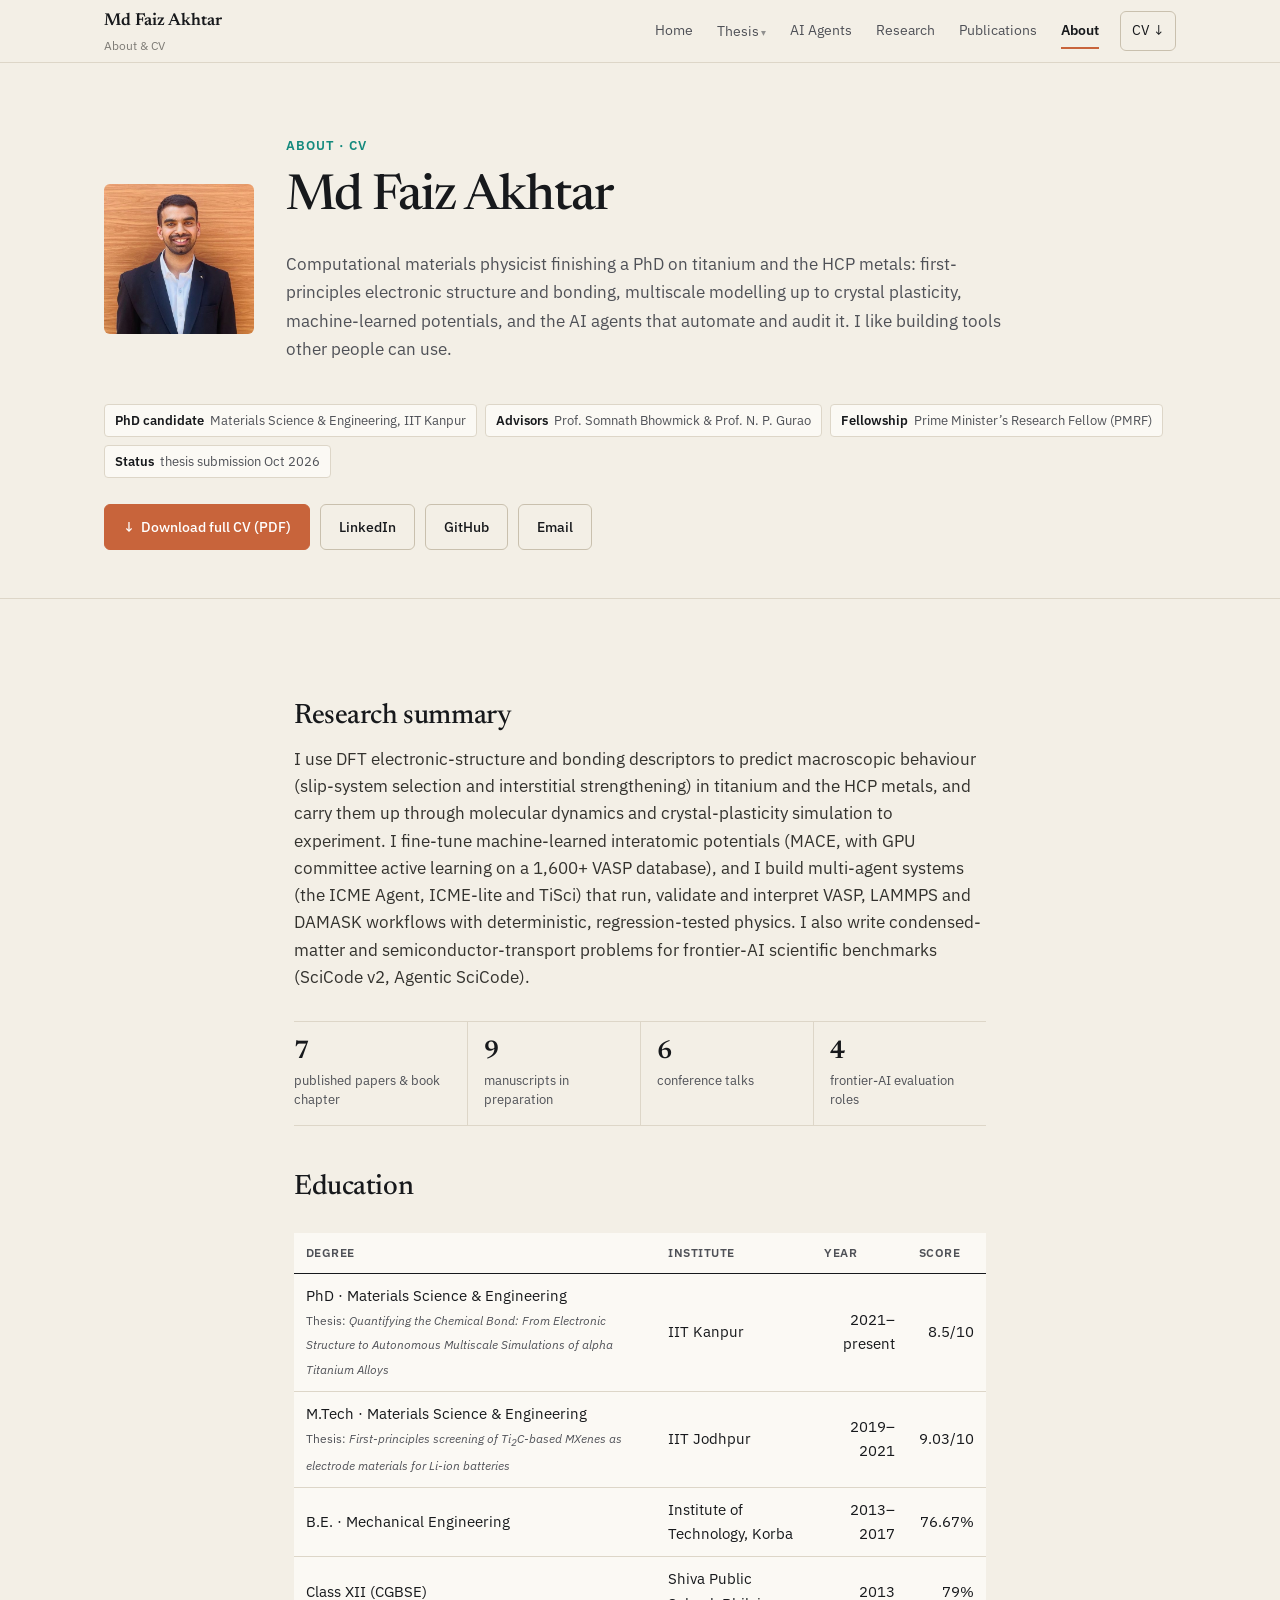
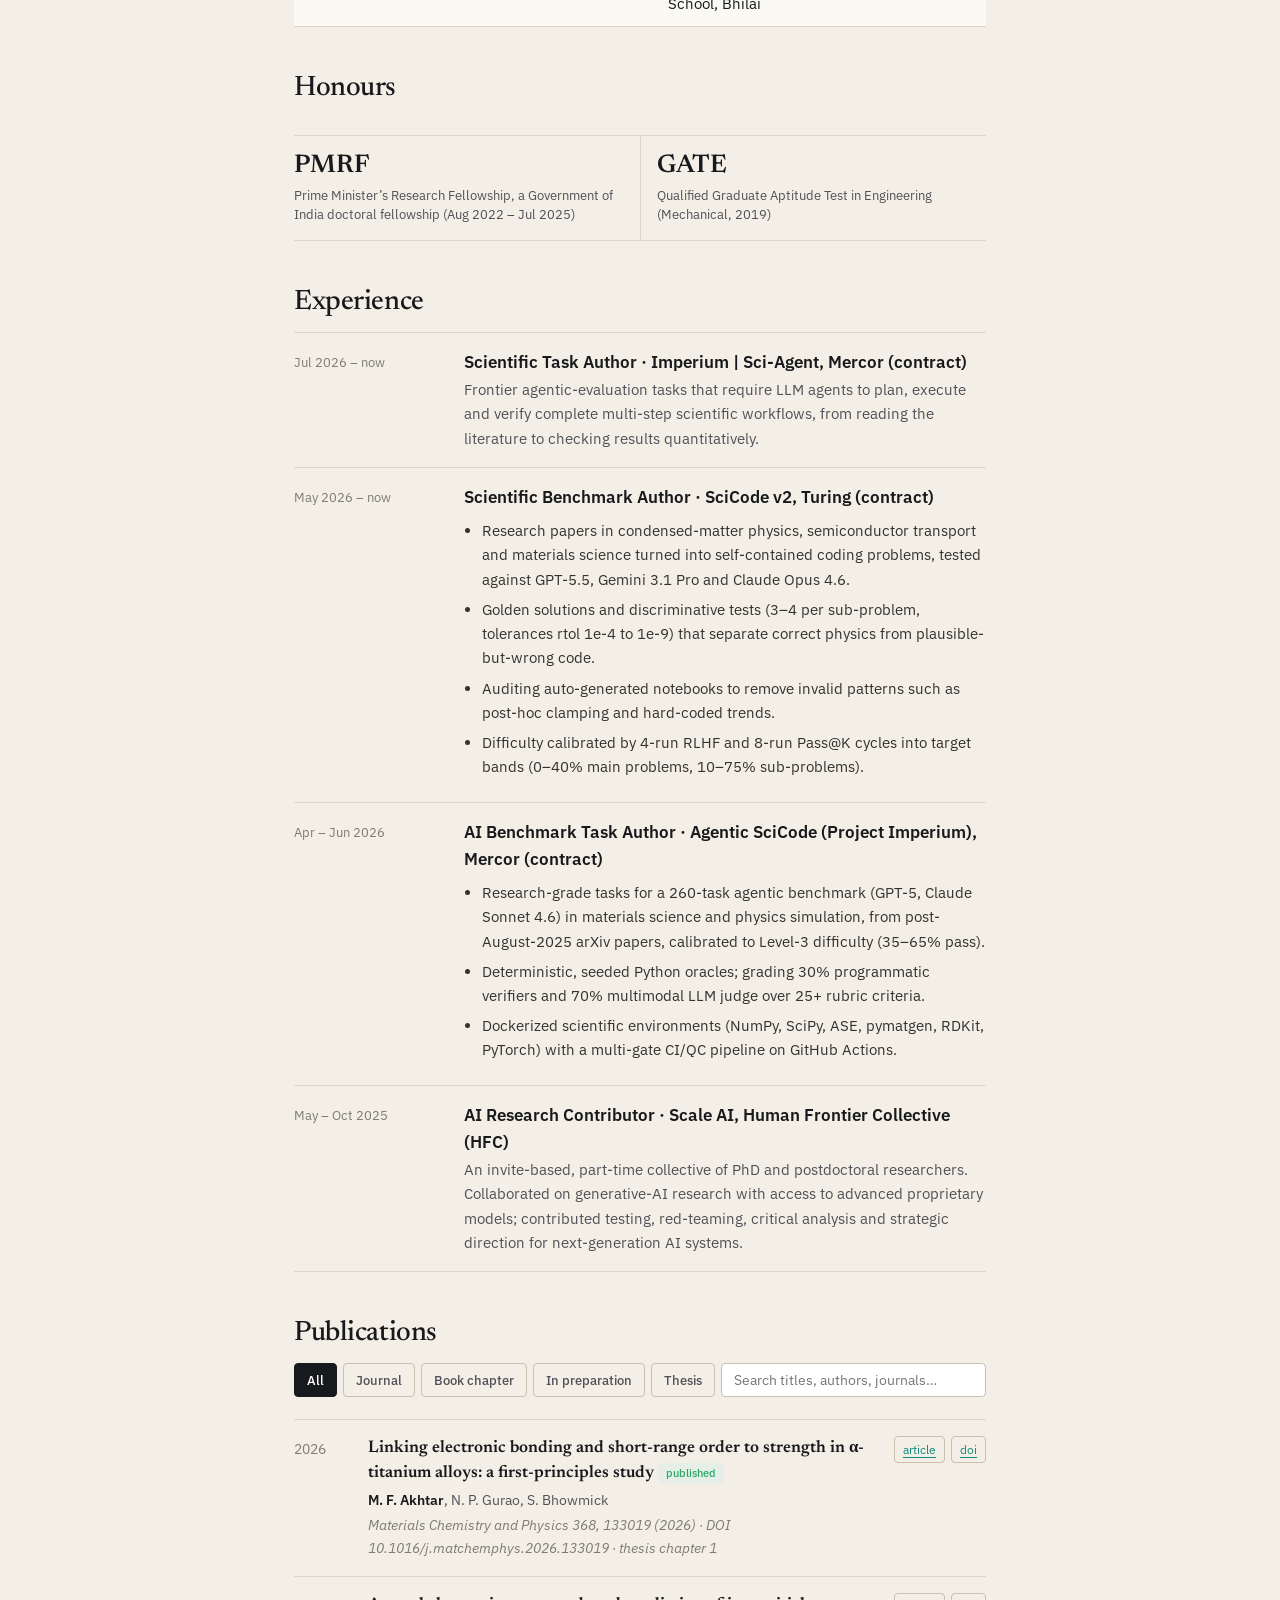
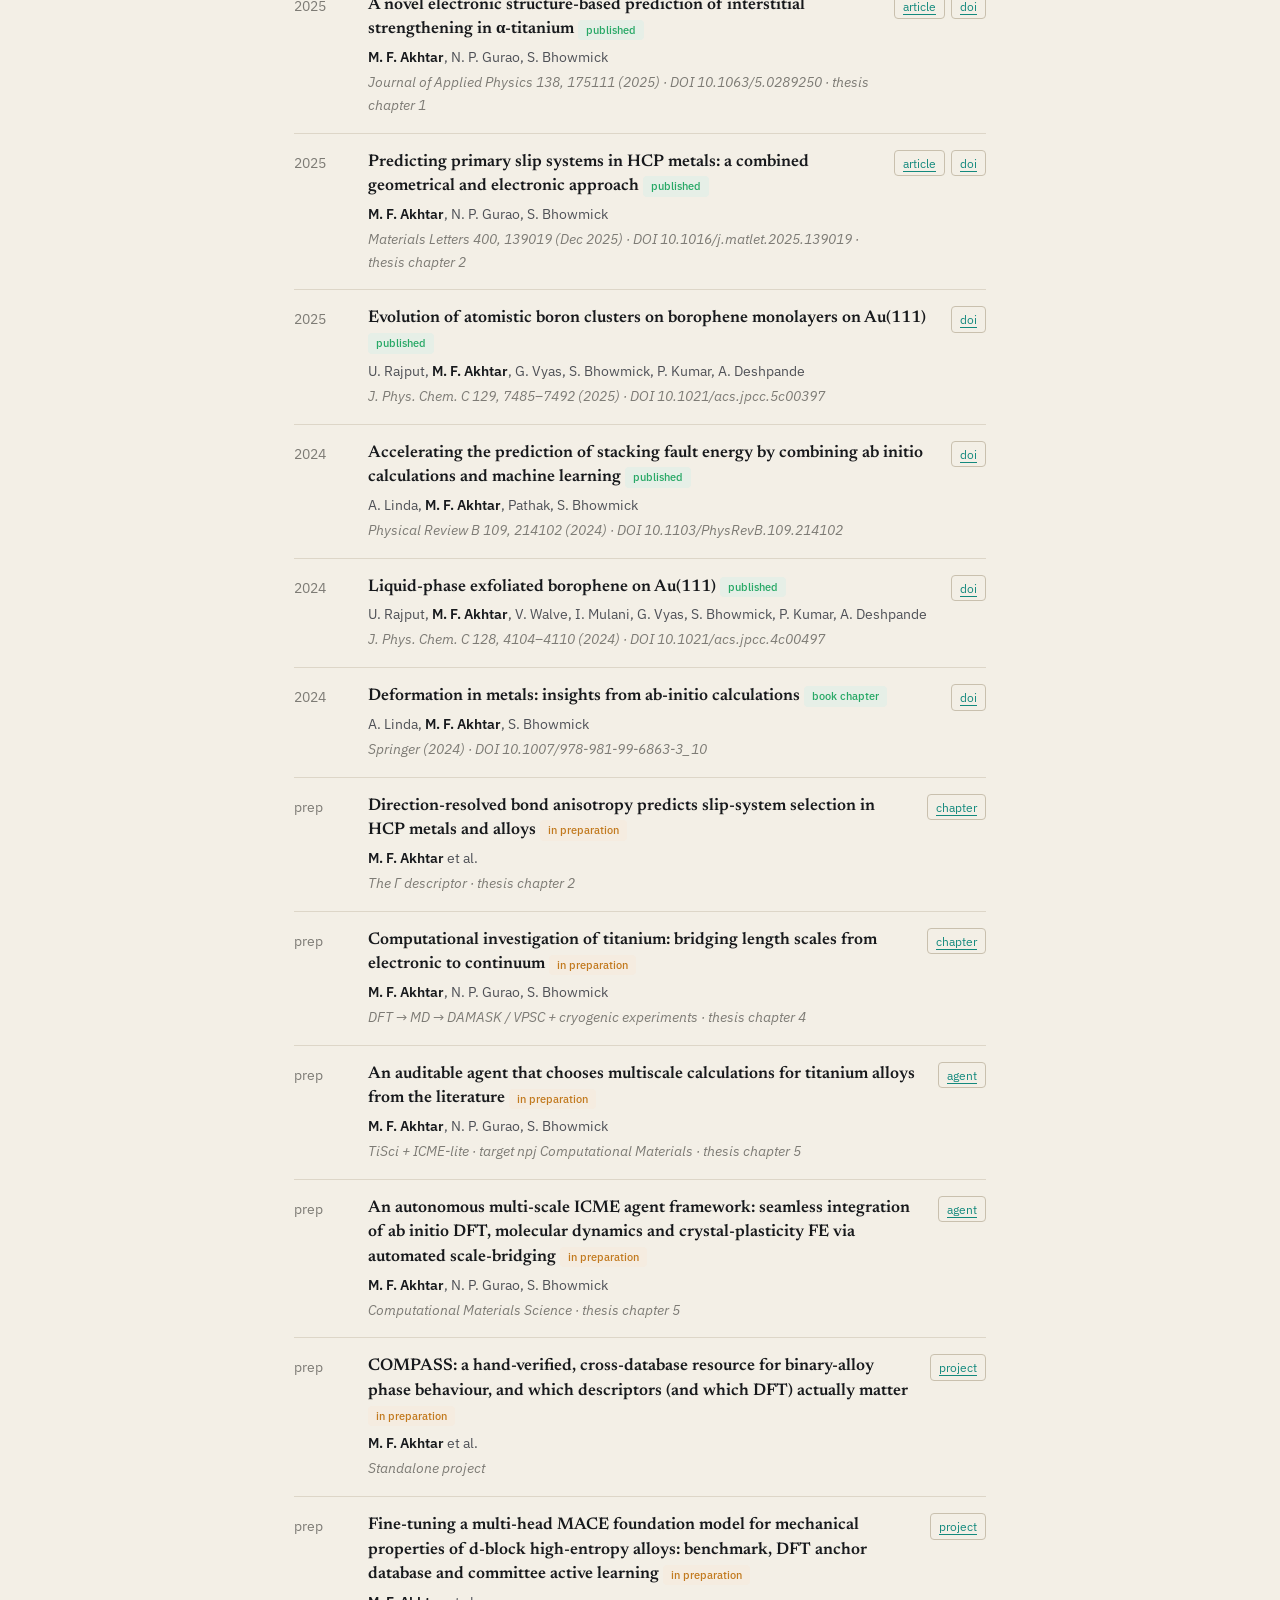
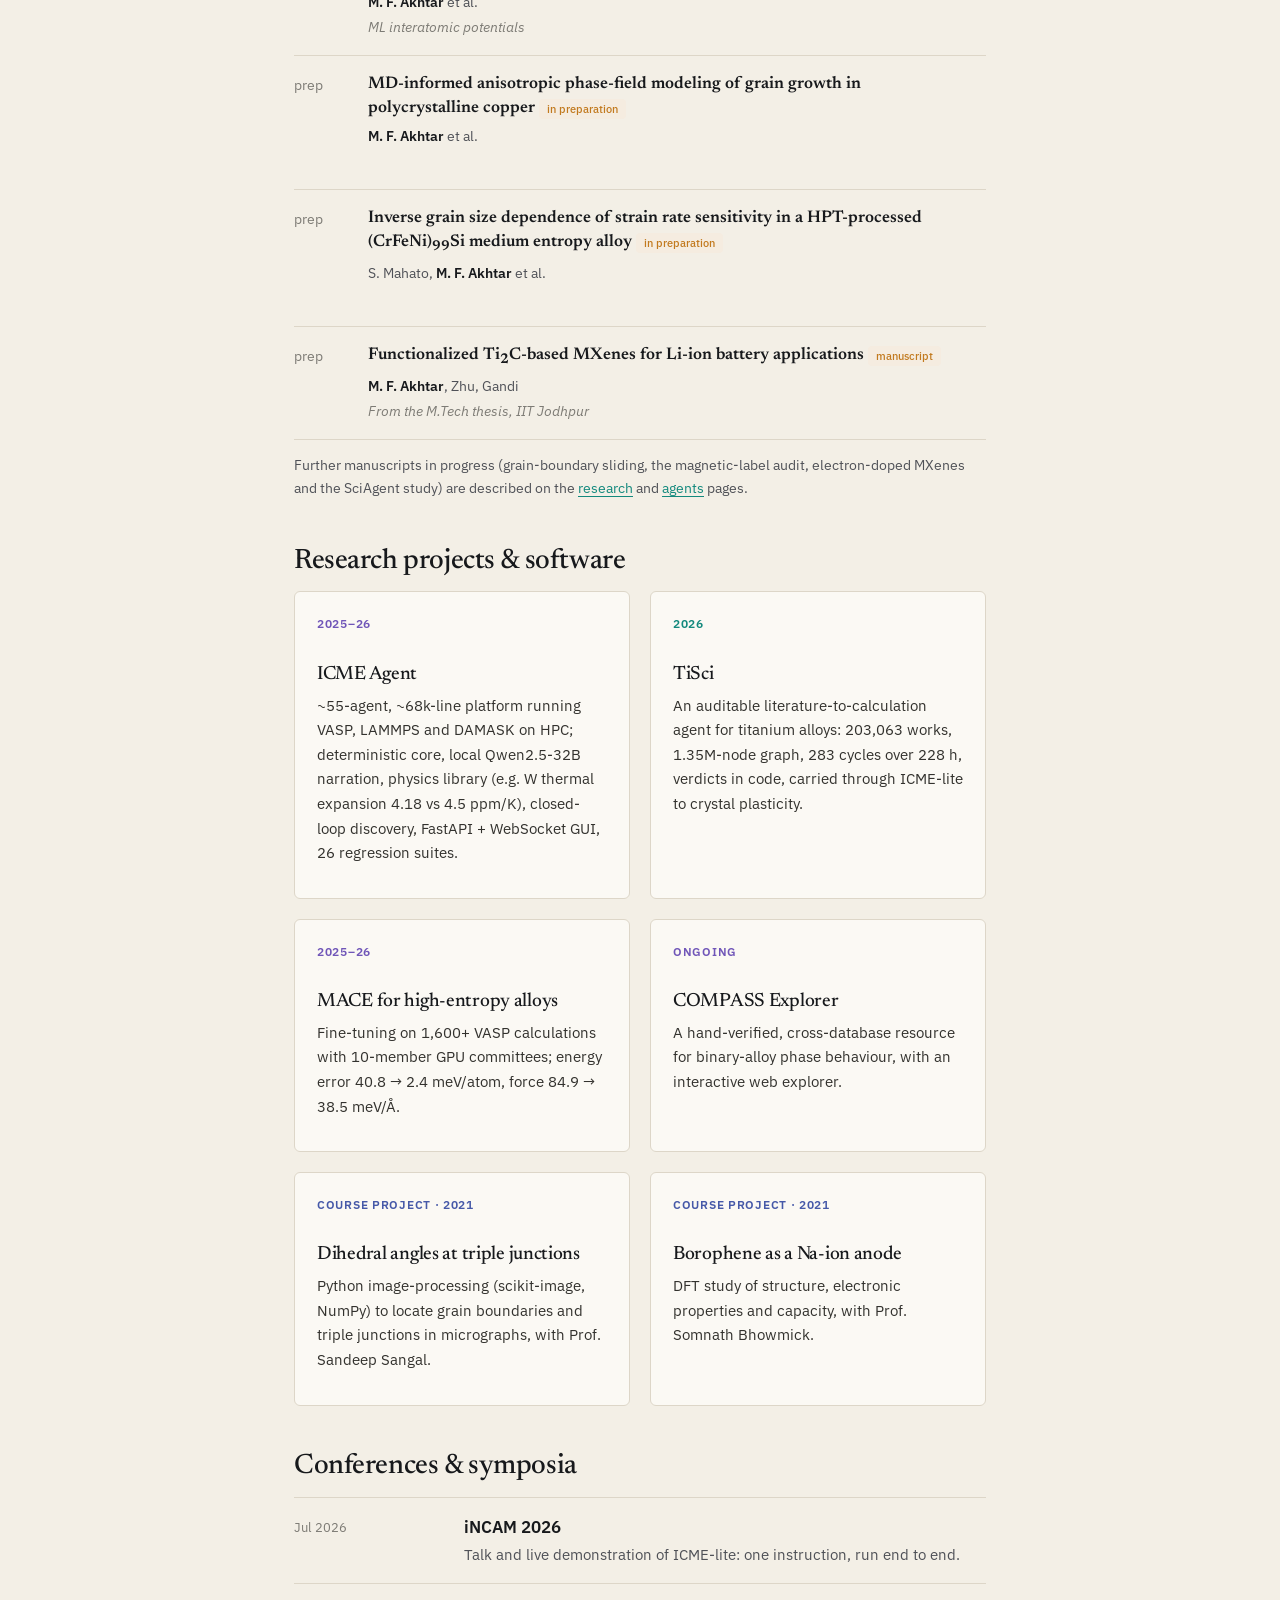
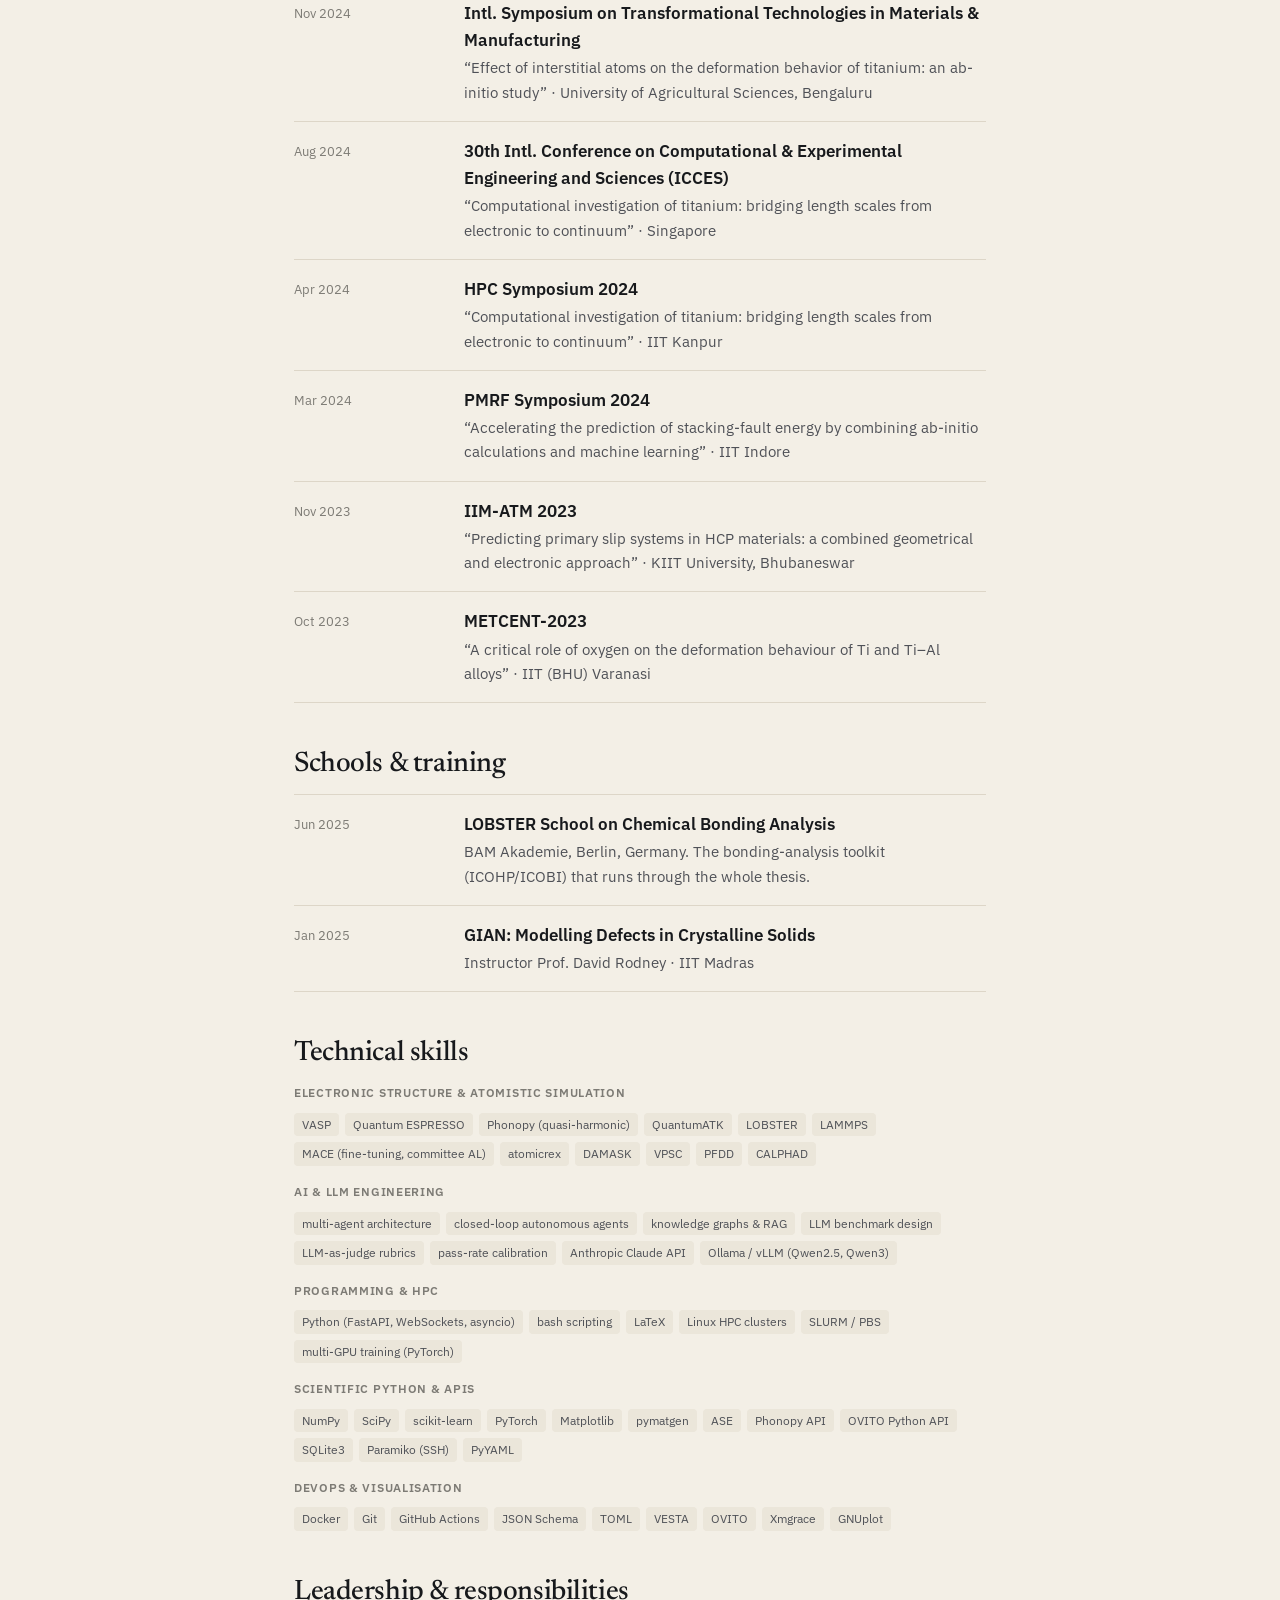
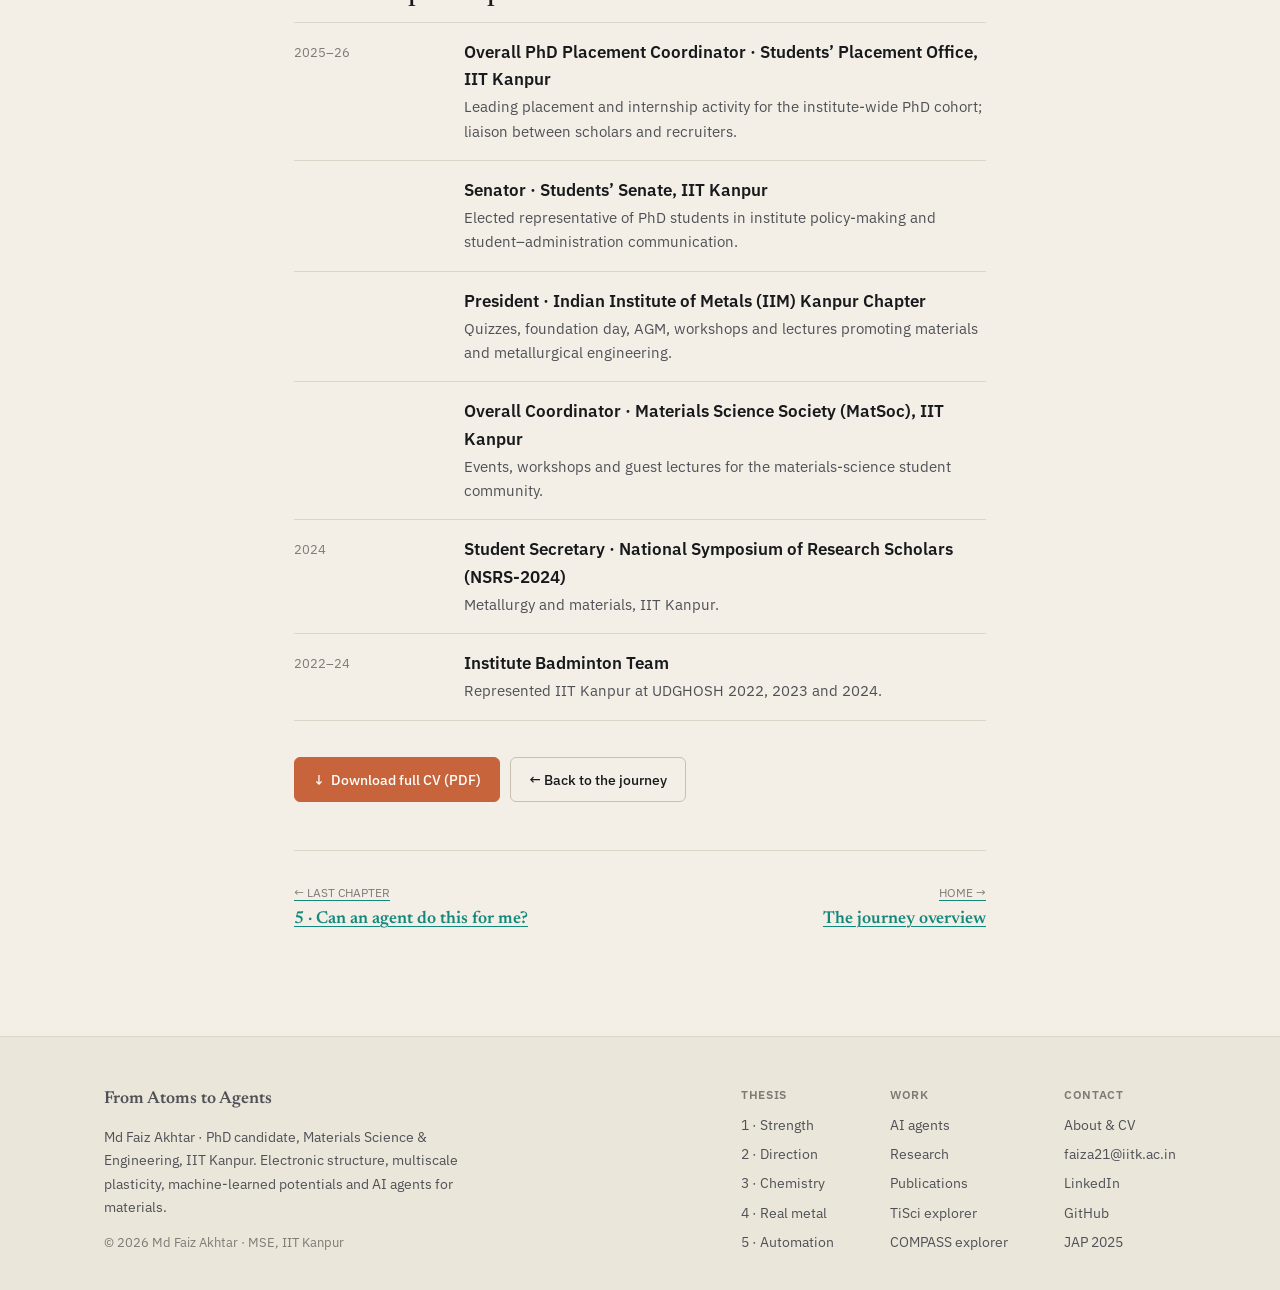
==== commit c5c0812a: "v3 redesign: night hero with EBSD specimen strips, scale journey, published results, unpublished-wor" ====
--- a/about.html
+++ b/about.html
@@ -8,10 +8,10 @@
 <meta property="og:title" content="About and CV | Md Faiz Akhtar">
 <meta property="og:description" content="Md Faiz Akhtar, computational materials physicist, IIT Kanpur. Education, experience, publications, talks, skills and CV.">
 <meta property="og:type" content="website">
-<meta name="theme-color" content="#fbfaf7">
+<meta name="theme-color" content="#f3efe6">
 <link rel="preconnect" href="https://fonts.googleapis.com">
 <link rel="preconnect" href="https://fonts.gstatic.com" crossorigin>
-<link href="https://fonts.googleapis.com/css2?family=Inter:wght@400;500;600;700&family=JetBrains+Mono:wght@400;500&family=Source+Serif+4:ital,opsz,wght@0,8..60,400;0,8..60,600;1,8..60,400&display=swap" rel="stylesheet">
+<link href="https://fonts.googleapis.com/css2?family=IBM+Plex+Mono:wght@400;500&family=IBM+Plex+Sans:wght@400;500;600&family=Newsreader:ital,opsz,wght@0,6..72,400;0,6..72,500;1,6..72,400&display=swap" rel="stylesheet">
 <link rel="stylesheet" href="css/style.css">
 <link rel="icon" href="data:image/svg+xml,<svg xmlns='http://www.w3.org/2000/svg' viewBox='0 0 100 100'><circle cx='50' cy='50' r='40' fill='none' stroke='%230f5e5a' stroke-width='6'/><circle cx='50' cy='50' r='9' fill='%230f5e5a'/></svg>">
 <style>:root{--ac:var(--teal)}</style>
@@ -135,12 +135,12 @@
     <input type="search" placeholder="Search titles, authors, journals&hellip;" aria-label="Search publications">
   </div>
   <div class="pubs" id="publist">
-    <div class="pubitem" data-cat="pub thesis"><div class="yr">2026</div><div><div class="tt">Linking electronic bonding and short-range order to strength in &alpha;-titanium alloys: a first-principles study <span class="badge pub">published</span></div><div class="au"><b>M. F. Akhtar</b>, N. P. Gurao, S. Bhowmick</div><div class="vn">Materials Chemistry and Physics 368, 133019 &middot; thesis chapter 1</div></div><div class="lk"><a href="https://www.sciencedirect.com/science/article/pii/S0254058426010138" target="_blank" rel="noopener">article</a></div></div>
+    <div class="pubitem" data-cat="pub thesis"><div class="yr">2026</div><div><div class="tt">Linking electronic bonding and short-range order to strength in &alpha;-titanium alloys: a first-principles study <span class="badge pub">published</span></div><div class="au"><b>M. F. Akhtar</b>, N. P. Gurao, S. Bhowmick</div><div class="vn">Materials Chemistry and Physics 368, 133019 (2026) &middot; DOI 10.1016/j.matchemphys.2026.133019 &middot; thesis chapter 1</div></div><div class="lk"><a href="https://www.sciencedirect.com/science/article/pii/S0254058426010138" target="_blank" rel="noopener">article</a><a href="https://doi.org/10.1016/j.matchemphys.2026.133019" target="_blank" rel="noopener">doi</a></div></div>
     <div class="pubitem" data-cat="pub thesis"><div class="yr">2025</div><div><div class="tt">A novel electronic structure-based prediction of interstitial strengthening in &alpha;-titanium <span class="badge pub">published</span></div><div class="au"><b>M. F. Akhtar</b>, N. P. Gurao, S. Bhowmick</div><div class="vn">Journal of Applied Physics 138, 175111 (2025) &middot; DOI 10.1063/5.0289250 &middot; thesis chapter 1</div></div><div class="lk"><a href="https://pubs.aip.org/aip/jap/article/138/17/175111/3371105/A-novel-electronic-structure-based-prediction-of" target="_blank" rel="noopener">article</a><a href="https://doi.org/10.1063/5.0289250" target="_blank" rel="noopener">doi</a></div></div>
     <div class="pubitem" data-cat="pub thesis"><div class="yr">2025</div><div><div class="tt">Predicting primary slip systems in HCP metals: a combined geometrical and electronic approach <span class="badge pub">published</span></div><div class="au"><b>M. F. Akhtar</b>, N. P. Gurao, S. Bhowmick</div><div class="vn">Materials Letters 400, 139019 (Dec 2025) &middot; DOI 10.1016/j.matlet.2025.139019 &middot; thesis chapter 2</div></div><div class="lk"><a href="https://www.sciencedirect.com/science/article/pii/S0167577X25010481" target="_blank" rel="noopener">article</a><a href="https://doi.org/10.1016/j.matlet.2025.139019" target="_blank" rel="noopener">doi</a></div></div>
-    <div class="pubitem" data-cat="pub"><div class="yr">2025</div><div><div class="tt">Evolution of atomistic boron clusters on borophene monolayers on Au(111) <span class="badge pub">published</span></div><div class="au">U. Rajput, <b>M. F. Akhtar</b>, Mulani, Vyas, Chaubey, S. Bhowmick, Kumar, Deshpande</div><div class="vn">J. Phys. Chem. C (2025) &middot; DOI 10.1021/acs.jpcc.5c00397</div></div><div class="lk"><a href="https://doi.org/10.1021/acs.jpcc.5c00397" target="_blank" rel="noopener">doi</a></div></div>
-    <div class="pubitem" data-cat="pub"><div class="yr">2024</div><div><div class="tt">Accelerating generalized stacking-fault energy prediction by combining the Friedel model, ab initio calculation and machine learning <span class="badge pub">published</span></div><div class="au">A. Linda, <b>M. F. Akhtar</b>, Pathak, S. Bhowmick</div><div class="vn">Physical Review B 109, 214102 (2024) &middot; DOI 10.1103/PhysRevB.109.214102</div></div><div class="lk"><a href="https://doi.org/10.1103/PhysRevB.109.214102" target="_blank" rel="noopener">doi</a></div></div>
-    <div class="pubitem" data-cat="pub"><div class="yr">2024</div><div><div class="tt">Liquid-phase exfoliated borophene on Au(111) <span class="badge pub">published</span></div><div class="au">U. Rajput, <b>M. F. Akhtar</b>, Mulani, Vyas, Chaubey, S. Bhowmick, Kumar, Deshpande</div><div class="vn">J. Phys. Chem. C (2024) &middot; DOI 10.1021/acs.jpcc.4c00497</div></div><div class="lk"><a href="https://doi.org/10.1021/acs.jpcc.4c00497" target="_blank" rel="noopener">doi</a></div></div>
+    <div class="pubitem" data-cat="pub"><div class="yr">2025</div><div><div class="tt">Evolution of atomistic boron clusters on borophene monolayers on Au(111) <span class="badge pub">published</span></div><div class="au">U. Rajput, <b>M. F. Akhtar</b>, G. Vyas, S. Bhowmick, P. Kumar, A. Deshpande</div><div class="vn">J. Phys. Chem. C 129, 7485&ndash;7492 (2025) &middot; DOI 10.1021/acs.jpcc.5c00397</div></div><div class="lk"><a href="https://doi.org/10.1021/acs.jpcc.5c00397" target="_blank" rel="noopener">doi</a></div></div>
+    <div class="pubitem" data-cat="pub"><div class="yr">2024</div><div><div class="tt">Accelerating the prediction of stacking fault energy by combining ab initio calculations and machine learning <span class="badge pub">published</span></div><div class="au">A. Linda, <b>M. F. Akhtar</b>, Pathak, S. Bhowmick</div><div class="vn">Physical Review B 109, 214102 (2024) &middot; DOI 10.1103/PhysRevB.109.214102</div></div><div class="lk"><a href="https://doi.org/10.1103/PhysRevB.109.214102" target="_blank" rel="noopener">doi</a></div></div>
+    <div class="pubitem" data-cat="pub"><div class="yr">2024</div><div><div class="tt">Liquid-phase exfoliated borophene on Au(111) <span class="badge pub">published</span></div><div class="au">U. Rajput, <b>M. F. Akhtar</b>, V. Walve, I. Mulani, G. Vyas, S. Bhowmick, P. Kumar, A. Deshpande</div><div class="vn">J. Phys. Chem. C 128, 4104&ndash;4110 (2024) &middot; DOI 10.1021/acs.jpcc.4c00497</div></div><div class="lk"><a href="https://doi.org/10.1021/acs.jpcc.4c00497" target="_blank" rel="noopener">doi</a></div></div>
     <div class="pubitem" data-cat="book"><div class="yr">2024</div><div><div class="tt">Deformation in metals: insights from ab-initio calculations <span class="badge pub">book chapter</span></div><div class="au">A. Linda, <b>M. F. Akhtar</b>, S. Bhowmick</div><div class="vn">Springer (2024) &middot; DOI 10.1007/978-981-99-6863-3_10</div></div><div class="lk"><a href="https://doi.org/10.1007/978-981-99-6863-3_10" target="_blank" rel="noopener">doi</a></div></div>
     <div class="pubitem" data-cat="prep thesis"><div class="yr">prep</div><div><div class="tt">Direction-resolved bond anisotropy predicts slip-system selection in HCP metals and alloys <span class="badge prep">in preparation</span></div><div class="au"><b>M. F. Akhtar</b> et al.</div><div class="vn">The &Gamma; descriptor &middot; thesis chapter 2</div></div><div class="lk"><a href="chapter2.html">chapter</a></div></div>
     <div class="pubitem" data-cat="prep thesis"><div class="yr">prep</div><div><div class="tt">Computational investigation of titanium: bridging length scales from electronic to continuum <span class="badge prep">in preparation</span></div><div class="au"><b>M. F. Akhtar</b>, N. P. Gurao, S. Bhowmick</div><div class="vn">DFT &rarr; MD &rarr; DAMASK / VPSC + cryogenic experiments &middot; thesis chapter 4</div></div><div class="lk"><a href="chapter4.html">chapter</a></div></div>
--- a/css/style.css
+++ b/css/style.css
@@ -447,3 +447,238 @@
 /* grid children may shrink below their content, so code blocks scroll instead of widening the page */
 .split>*,.grid>*,.ex-row>*,.examples>*{min-width:0}
 .term{max-width:100%}
+
+/* =========================================================
+   v3 layer: IPF palette, night sections, new home components
+   ========================================================= */
+:root{
+  --ink:#f3efe6; --ink-2:#ebe6da; --surface:#fbf9f4; --surface-2:#f6f2e9; --glass:#fbf9f4;
+  --line:#ddd6c8; --line-2:#c9c0ae; --text:#17191c; --muted:#4f5157; --muted-2:#7d7b75;
+  --night:#0e1217; --night-2:#151b23; --night-3:#1d2530; --n-text:#ebe7df; --n-muted:#9aa3ad; --n-line:rgba(255,255,255,.1);
+  --ipf-r:#e0413a; --ipf-g:#27a866; --ipf-b:#3d6be0;
+  --cu:#c8643b; --cu-2:#b2532d;
+  --teal:#13897d; --violet:#7056b8; --indigo:#4659a8; --amber:#c27a1f; --rose:#c23a50; --sky:#2f6fd6; --green:#27a866;
+  --c1:#c8643b; --c2:#13897d; --c3:#7056b8; --c4:#c23a50; --c5:#2f6fd6;
+  --font:'IBM Plex Sans',system-ui,-apple-system,Segoe UI,Roboto,Helvetica,Arial,sans-serif;
+  --display:'Newsreader','Source Serif 4',Georgia,serif;
+  --mono:'IBM Plex Mono',ui-monospace,SFMono-Regular,Menlo,monospace;
+  --radius:6px;
+}
+body{font-size:16.5px}
+::selection{background:#f2c9b6}
+h1,h2,h3,h4{font-weight:500;letter-spacing:-.015em}
+.nav{background:rgba(243,239,230,.9)}
+.nav-links a.active::after{background:var(--cu)}
+.dd-menu{background:var(--surface)}
+
+/* buttons */
+.btn-primary,.btn-cu{background:var(--cu);border-color:var(--cu);color:#fff}
+.btn-primary:hover,.btn-cu:hover{background:var(--cu-2);border-color:var(--cu-2);transform:translateY(-2px);
+  box-shadow:0 10px 28px -10px rgba(200,100,59,.75)}
+.btn{transition:transform .2s,box-shadow .2s,background .2s,border-color .2s}
+.btn-line{border:1px solid currentColor;color:inherit;background:transparent}
+.btn-line:hover{transform:translateY(-2px)}
+
+/* tricolour rule */
+.tri{display:flex;gap:6px;margin:22px 0 26px}
+.tri i{display:block;height:4px;width:46px;border-radius:2px}
+.tri i:nth-child(1){background:var(--ipf-r)}.tri i:nth-child(2){background:var(--ipf-g)}.tri i:nth-child(3){background:var(--ipf-b)}
+
+/* section marker */
+.sec-no{display:flex;align-items:center;gap:14px;font-family:var(--mono);font-size:.78rem;letter-spacing:.08em;
+  text-transform:uppercase;color:var(--muted-2);margin-bottom:18px}
+.sec-no::after{content:"";flex:1;height:1px;background:var(--line)}
+.sec-no b{color:var(--ac,var(--cu));font-weight:500}
+.section h2.xl{font-size:clamp(2.1rem,4.4vw,3.4rem);line-height:1.08;max-width:18ch}
+h2 em,h1 em{font-style:italic;color:var(--ac,var(--cu))}
+
+/* night sections */
+.night{background:var(--night);color:var(--n-text);position:relative;
+  background-image:radial-gradient(rgba(255,255,255,.07) 1px,transparent 1.2px);background-size:22px 22px}
+.night .sub,.night p{color:var(--n-muted)}
+.night h2,.night h3,.night b{color:var(--n-text)}
+.night .sec-no{color:var(--n-muted)}.night .sec-no::after{background:var(--n-line)}
+.section.night + .section,.section + .section.night{border-top:0}
+
+/* ---------- hero v3 ---------- */
+.hero.v3{padding:0;border:0;overflow:hidden}
+.hero.v3 .wrap{display:grid;grid-template-columns:1.05fr .95fr;gap:56px;align-items:center;min-height:min(86vh,760px);padding-top:56px;padding-bottom:64px}
+.hero.v3 .kick{font-family:var(--mono);font-size:.78rem;letter-spacing:.08em;text-transform:uppercase;color:var(--n-muted)}
+.hero.v3 h1{font-family:var(--display);font-weight:400;font-size:clamp(2.9rem,6.4vw,5.4rem);line-height:.98;letter-spacing:-.025em;margin:18px 0 0;color:#fff}
+.hero.v3 h1 span{display:block;font-style:italic;color:var(--n-muted);font-size:.42em;letter-spacing:-.005em;margin-top:16px;line-height:1.2}
+.hero.v3 .lede{color:#c9cdd2;font-size:1.08rem;line-height:1.65;max-width:54ch}
+.hero.v3 .lede b{color:#fff;font-weight:500}
+.hero.v3 .by{color:var(--n-muted);font-size:.9rem;margin-top:16px}
+.hero.v3 .by b{color:var(--n-text);font-weight:500}
+.hero.v3 .cta{margin-top:28px}
+.hero.v3 .btn-ghost{border-color:rgba(255,255,255,.22);color:var(--n-text)}
+.hero.v3 .btn-ghost:hover{border-color:#fff}
+
+.specimen{position:relative;margin:0}
+.specimen .plate{position:relative;aspect-ratio:540/204;border-radius:4px;overflow:hidden;background:#000;
+  box-shadow:0 40px 80px -40px rgba(0,0,0,.9),0 0 0 1px rgba(255,255,255,.08)}
+.specimen .plate img{position:absolute;inset:0;width:100%;height:100%;object-fit:cover;opacity:0;transition:opacity 1.1s ease}
+.specimen .plate img.on{opacity:1}
+.specimen .ticks::before,.specimen .ticks::after{content:"";position:absolute;width:16px;height:16px;border:1px solid rgba(255,255,255,.5)}
+.specimen .ticks::before{top:-8px;left:-8px;border-right:0;border-bottom:0}
+.specimen .ticks::after{bottom:-8px;right:-8px;border-left:0;border-top:0}
+.specimen .states{display:flex;gap:6px;margin-top:16px;flex-wrap:wrap}
+.specimen .states button{font:500 .74rem var(--mono);letter-spacing:.04em;color:var(--n-muted);background:transparent;
+  border:1px solid var(--n-line);border-radius:99px;padding:6px 12px;cursor:pointer;transition:all .2s}
+.specimen .states button.on{color:#fff;border-color:#fff}
+.specimen figcaption{font-family:var(--mono);font-size:.74rem;color:var(--n-muted);margin-top:14px;line-height:1.6}
+.specimen figcaption b{color:var(--n-text);font-weight:500}
+.ipf-key{display:flex;gap:14px;font-family:var(--mono);font-size:.72rem;color:var(--n-muted);margin-top:8px}
+.ipf-key span::before{content:"";display:inline-block;width:9px;height:9px;border-radius:50%;margin-right:6px;vertical-align:-1px;background:var(--k)}
+.specimen .plate.video{aspect-ratio:16/10}
+.specimen .plate video{width:100%;height:100%;object-fit:cover;display:block}
+
+/* ---------- marquee ---------- */
+.marquee{overflow:hidden;border-top:1px solid var(--n-line);background:var(--night-2);color:var(--n-muted);
+  -webkit-mask:linear-gradient(90deg,transparent,#000 8%,#000 92%,transparent);mask:linear-gradient(90deg,transparent,#000 8%,#000 92%,transparent)}
+.marquee .track{display:flex;width:max-content;animation:mq 48s linear infinite}
+.marquee:hover .track{animation-play-state:paused}
+.marquee span{font-family:var(--mono);font-size:.82rem;letter-spacing:.06em;padding:16px 26px;white-space:nowrap}
+.marquee span::before{content:"";display:inline-block;width:6px;height:6px;margin-right:26px;border-radius:50%;background:var(--k,var(--cu));vertical-align:2px}
+@keyframes mq{to{transform:translateX(-50%)}}
+
+/* ---------- big numbers band ---------- */
+.band{display:grid;grid-template-columns:repeat(4,1fr);border-top:1px solid var(--line);border-bottom:1px solid var(--line)}
+.band .n{padding:30px 26px;border-left:1px solid var(--line)}
+.band .n:first-child{border-left:0;padding-left:0}
+.band .v{font-family:var(--display);font-size:clamp(2.2rem,4vw,3.2rem);line-height:1;color:var(--ac);font-variant-numeric:tabular-nums}
+.band .l{font-size:.86rem;color:var(--muted);margin-top:10px;line-height:1.45}
+.band .s{font-family:var(--mono);font-size:.7rem;color:var(--muted-2);margin-top:6px}
+
+/* ---------- scale journey ---------- */
+.journey{display:grid;grid-template-columns:1.1fr .9fr;gap:64px;margin-top:40px}
+.journey .stage{position:sticky;top:96px;height:calc(100vh - 140px);max-height:620px;display:flex;flex-direction:column;justify-content:center}
+.journey .frames{position:relative;aspect-ratio:4/3;background:var(--surface);border:1px solid var(--line);border-radius:var(--radius);
+  box-shadow:0 30px 60px -40px rgba(40,30,10,.35)}
+.journey .frames > *{position:absolute;inset:14px;width:calc(100% - 28px);height:calc(100% - 28px);object-fit:contain;opacity:0;transition:opacity .6s ease,transform .6s ease;transform:scale(.985)}
+.journey .frames > .on{opacity:1;transform:none}
+.journey .frames > .bleed{inset:0;width:100%;height:100%;object-fit:cover;border-radius:var(--radius)}
+.journey .scale-bar{display:flex;justify-content:space-between;font-family:var(--mono);font-size:.72rem;color:var(--muted-2);margin-top:16px;position:relative}
+.journey .scale-bar::before{content:"";position:absolute;left:0;right:0;top:-8px;height:2px;background:var(--line)}
+.journey .scale-bar::after{content:"";position:absolute;left:0;top:-8px;height:2px;width:var(--p,20%);background:var(--ac,var(--cu));transition:width .5s ease,background .5s}
+.journey .scale-bar span.on{color:var(--text)}
+.journey .steps .step{min-height:72vh;display:flex;flex-direction:column;justify-content:center;padding:20px 0;opacity:.35;transition:opacity .4s}
+.journey .steps .step.on{opacity:1}
+.journey .steps .step:first-child{min-height:56vh}
+.journey .steps .step:last-child{min-height:60vh}
+.step .no{font-family:var(--mono);font-size:.76rem;letter-spacing:.06em;color:var(--ac);text-transform:uppercase}
+.step h3{font-family:var(--display);font-size:clamp(1.6rem,2.6vw,2.2rem);line-height:1.12;margin:12px 0 14px}
+.step p{color:var(--muted);max-width:46ch}
+.step .fig-m{display:none}
+.step .stat{display:flex;align-items:baseline;gap:12px;margin:8px 0 18px;padding-top:14px;border-top:1px solid var(--line)}
+.step .stat .v{font-family:var(--display);font-size:2.3rem;color:var(--ac);line-height:1}
+.step .stat .l{font-size:.84rem;color:var(--muted);line-height:1.4}
+.step .lnk{font-family:var(--mono);font-size:.8rem;color:var(--ac);border-bottom:1px solid currentColor;align-self:flex-start;padding-bottom:2px}
+.pill{display:inline-block;font:500 .68rem var(--mono);letter-spacing:.05em;text-transform:uppercase;padding:4px 9px;border-radius:99px;margin-left:10px;vertical-align:3px;border:1px solid currentColor}
+.pill.pub{color:var(--ipf-g)}.pill.prep{color:var(--amber)}.pill.wip{color:var(--sky)}
+
+/* ---------- published results ---------- */
+.results{display:grid;gap:0;margin-top:34px}
+.result{display:grid;grid-template-columns:1.15fr .85fr;gap:48px;align-items:center;padding:44px 0;border-top:1px solid var(--line)}
+.result:nth-child(even){grid-template-columns:.85fr 1.15fr}
+.result:nth-child(even) .rfig{order:2}
+.rfig{position:relative;margin:0;background:var(--surface);border:1px solid var(--line);border-radius:var(--radius);padding:14px}
+.rfig img{width:100%;height:auto;cursor:zoom-in}
+.rfig .tag-j{position:absolute;top:-11px;left:16px;font:500 .7rem var(--mono);background:var(--ac);color:#fff;padding:3px 9px;border-radius:3px;letter-spacing:.04em}
+.rtext .hn{font-family:var(--display);font-size:clamp(2.8rem,5vw,4.2rem);line-height:.95;color:var(--ac);letter-spacing:-.02em;font-variant-numeric:tabular-nums}
+.rtext .hl{font-family:var(--mono);font-size:.76rem;color:var(--muted-2);margin:10px 0 18px;text-transform:uppercase;letter-spacing:.05em}
+.rtext h3{font-family:var(--display);font-size:1.45rem;line-height:1.25;margin-bottom:12px}
+.rtext p{color:var(--muted)}
+.rtext .cite{font-size:.86rem;color:var(--muted);border-left:2px solid var(--ac);padding-left:12px;margin:18px 0 20px}
+.rtext .cite i{color:var(--text)}
+.rtext .cta{margin-top:0}
+
+/* ---------- unpublished drawer ---------- */
+.drawer{display:grid;grid-template-columns:repeat(3,1fr);gap:22px;margin-top:38px}
+.dcard{position:relative;display:flex;flex-direction:column;background:var(--night-2);border:1px solid var(--n-line);border-radius:8px;overflow:hidden;
+  transition:transform .3s,border-color .3s,box-shadow .3s}
+.dcard:hover{transform:translateY(-4px);border-color:color-mix(in srgb,var(--ac) 60%,transparent);box-shadow:0 30px 60px -30px color-mix(in srgb,var(--ac) 55%,transparent)}
+.dcard .peek{position:relative;aspect-ratio:16/10;overflow:hidden;background:#fff}
+.dcard .peek img,.dcard .peek video{width:100%;height:100%;object-fit:cover;display:block}
+.dcard .peek::after{content:"";position:absolute;inset:0;backdrop-filter:blur(7px);-webkit-backdrop-filter:blur(7px);
+  -webkit-mask:linear-gradient(180deg,transparent 38%,#000 72%);mask:linear-gradient(180deg,transparent 38%,#000 72%);
+  background:linear-gradient(180deg,transparent 40%,rgba(21,27,35,.55) 100%)}
+.dcard .peek .redact{position:absolute;left:16px;right:16px;bottom:14px;z-index:2;display:grid;gap:6px}
+.dcard .peek .redact i{display:block;height:8px;border-radius:2px;background:rgba(14,18,23,.88)}
+.dcard .peek .redact i:nth-child(2){width:72%}.dcard .peek .redact i:nth-child(3){width:46%}
+.dcard .peek .stamp{position:absolute;top:12px;right:12px;z-index:2;font:500 .66rem var(--mono);letter-spacing:.08em;text-transform:uppercase;
+  color:#fff;background:var(--ac);padding:4px 8px;border-radius:3px}
+.dcard .bd{padding:22px 22px 24px;display:flex;flex-direction:column;flex:1}
+.dcard .k{font-family:var(--mono);font-size:.72rem;color:var(--ac);letter-spacing:.05em;text-transform:uppercase}
+.dcard h3{font-family:var(--display);font-size:1.32rem;line-height:1.25;margin:10px 0 10px;color:#fff}
+.dcard p{font-size:.92rem;line-height:1.55;color:var(--n-muted)}
+.dcard .facts{list-style:none;padding:0;margin:4px 0 20px;display:grid;gap:8px}
+.dcard .facts li{font-size:.86rem;color:#cdd1d6;padding-left:16px;position:relative;line-height:1.45}
+.dcard .facts li::before{content:"";position:absolute;left:0;top:.55em;width:7px;height:7px;border-radius:50%;background:var(--ac)}
+.dcard .ask{margin-top:auto;display:flex;align-items:center;justify-content:space-between;gap:10px;padding-top:16px;border-top:1px solid var(--n-line)}
+.dcard .ask a{font:500 .84rem var(--font);color:#fff;display:inline-flex;align-items:center;gap:8px}
+.dcard .ask a::after{content:"\2192";transition:transform .2s}
+.dcard .ask a:hover::after{transform:translateX(4px)}
+.dcard .ask small{font-family:var(--mono);font-size:.68rem;color:var(--n-muted)}
+.drawer-cta{margin-top:40px;display:flex;align-items:center;justify-content:space-between;gap:24px;flex-wrap:wrap;padding:26px 28px;
+  border:1px solid var(--n-line);border-radius:8px;background:linear-gradient(90deg,rgba(224,65,58,.10),rgba(39,168,102,.08),rgba(61,107,224,.12))}
+.drawer-cta p{margin:0;color:var(--n-text);font-size:1.02rem;max-width:60ch}
+
+/* ---------- contact v3 ---------- */
+.contact-v3 h2{font-size:clamp(2.2rem,5vw,3.8rem);line-height:1.05;max-width:16ch;color:#fff}
+.contact-v3 .mail{font-family:var(--display);font-size:clamp(1.4rem,3vw,2.2rem);color:#fff;border-bottom:2px solid var(--cu);padding-bottom:4px;display:inline-block;margin:10px 0 26px}
+.contact-v3 .mail:hover{color:var(--cu)}
+
+/* journey + figure cards on light sections */
+.examples figure.card{background:var(--surface)}
+
+@media(max-width:980px){
+  .hero.v3 .wrap{grid-template-columns:1fr;min-height:0;gap:36px}
+  .journey{grid-template-columns:1fr}
+  .journey .stage{display:none}
+  .journey .steps .step{min-height:0;opacity:1;padding:34px 0;border-top:1px solid var(--line)}
+  .step .fig-m{display:block;background:var(--surface);border:1px solid var(--line);border-radius:var(--radius);padding:10px;margin-bottom:18px}
+  .result,.result:nth-child(even){grid-template-columns:1fr;gap:24px}
+  .result:nth-child(even) .rfig{order:0}
+  .drawer{grid-template-columns:1fr 1fr}
+  .band{grid-template-columns:1fr 1fr}
+  .band .n:nth-child(3){border-left:0;padding-left:0}
+  .band .n:nth-child(n+3){border-top:1px solid var(--line)}
+}
+@media(max-width:640px){
+  .drawer{grid-template-columns:1fr}
+  .band .n{padding:22px 14px}
+  .hero.v3 .wrap{padding-top:36px}
+}
+@media (prefers-reduced-motion: reduce){
+  .marquee .track{animation:none}
+  .specimen .plate img{transition:none}
+}
+.specimen{background:none;border:0;padding:0;box-shadow:none;border-radius:0}
+.specimen .strips{position:relative;display:grid;gap:10px}
+.specimen .strip{position:relative;aspect-ratio:540/204;overflow:hidden;border-radius:3px;box-shadow:0 30px 60px -36px rgba(0,0,0,.95),0 0 0 1px rgba(255,255,255,.08)}
+.specimen .strip img{width:100%;height:100%;object-fit:cover;transform:scale(1.04);transition:transform 6s ease}
+.specimen:hover .strip img{transform:scale(1.12)}
+.specimen .strip span{position:absolute;left:10px;bottom:10px;font:500 .7rem var(--mono);letter-spacing:.05em;color:#fff;background:rgba(14,18,23,.78);padding:4px 8px;border-radius:3px}
+.specimen .strip::after{content:"";position:absolute;inset:0;background:linear-gradient(90deg,transparent 0,rgba(255,255,255,.22) 50%,transparent 100%);
+  width:30%;transform:translateX(-120%);animation:scan 7s ease-in-out infinite}
+.specimen .strip:nth-child(2)::after{animation-delay:.5s}.specimen .strip:nth-child(3)::after{animation-delay:1s}
+@keyframes scan{0%,55%{transform:translateX(-120%)}85%,100%{transform:translateX(420%)}}
+.specimen .strips.ticks::before,.specimen .strips.ticks::after{content:"";position:absolute;width:16px;height:16px;border:1px solid rgba(255,255,255,.5)}
+.specimen .strips.ticks::before{top:-9px;left:-9px;border-right:0;border-bottom:0}
+.specimen .strips.ticks::after{bottom:-9px;right:-9px;border-left:0;border-top:0}
+.hero.v3 h1 .tag-line{font-size:.36em;line-height:1.3;max-width:24ch}
+@media (prefers-reduced-motion: reduce){.specimen .strip::after{animation:none;display:none}}
+.pubgrid{display:grid;grid-template-columns:repeat(4,1fr);gap:18px}
+.pcard{display:flex;flex-direction:column;background:var(--surface);border:1px solid var(--line);border-radius:var(--radius);padding:14px 16px 18px;transition:transform .25s,box-shadow .25s,border-color .25s}
+.pcard:hover{transform:translateY(-3px);border-color:var(--ac);box-shadow:0 20px 40px -28px rgba(40,30,10,.45)}
+.pcard .pimg{aspect-ratio:16/10;overflow:hidden;border-radius:3px;background:#fff;margin-bottom:14px}
+.pcard .pimg img{width:100%;height:100%;object-fit:contain}
+.pcard .pk{font:500 .7rem var(--mono);letter-spacing:.05em;text-transform:uppercase;color:var(--ac)}
+.pcard .pn{font-family:var(--display);font-size:1.7rem;line-height:1.1;margin:6px 0 8px;color:var(--text)}
+.pcard p{font-size:.86rem;color:var(--muted);line-height:1.5;margin-bottom:12px}
+.pcard .pd{margin-top:auto;font:500 .76rem var(--mono);color:var(--ac)}
+.lnk-u{font-family:var(--mono);font-size:.84rem;border-bottom:1px solid var(--cu);color:var(--cu);padding-bottom:2px}
+@media(max-width:980px){.pubgrid{grid-template-columns:1fr 1fr}}
+@media(max-width:520px){.pubgrid{grid-template-columns:1fr}}
+.step .stat .v{white-space:nowrap}@media(max-width:640px){.step .stat{flex-wrap:wrap;gap:6px 12px}.step .stat .v{font-size:2rem}}
